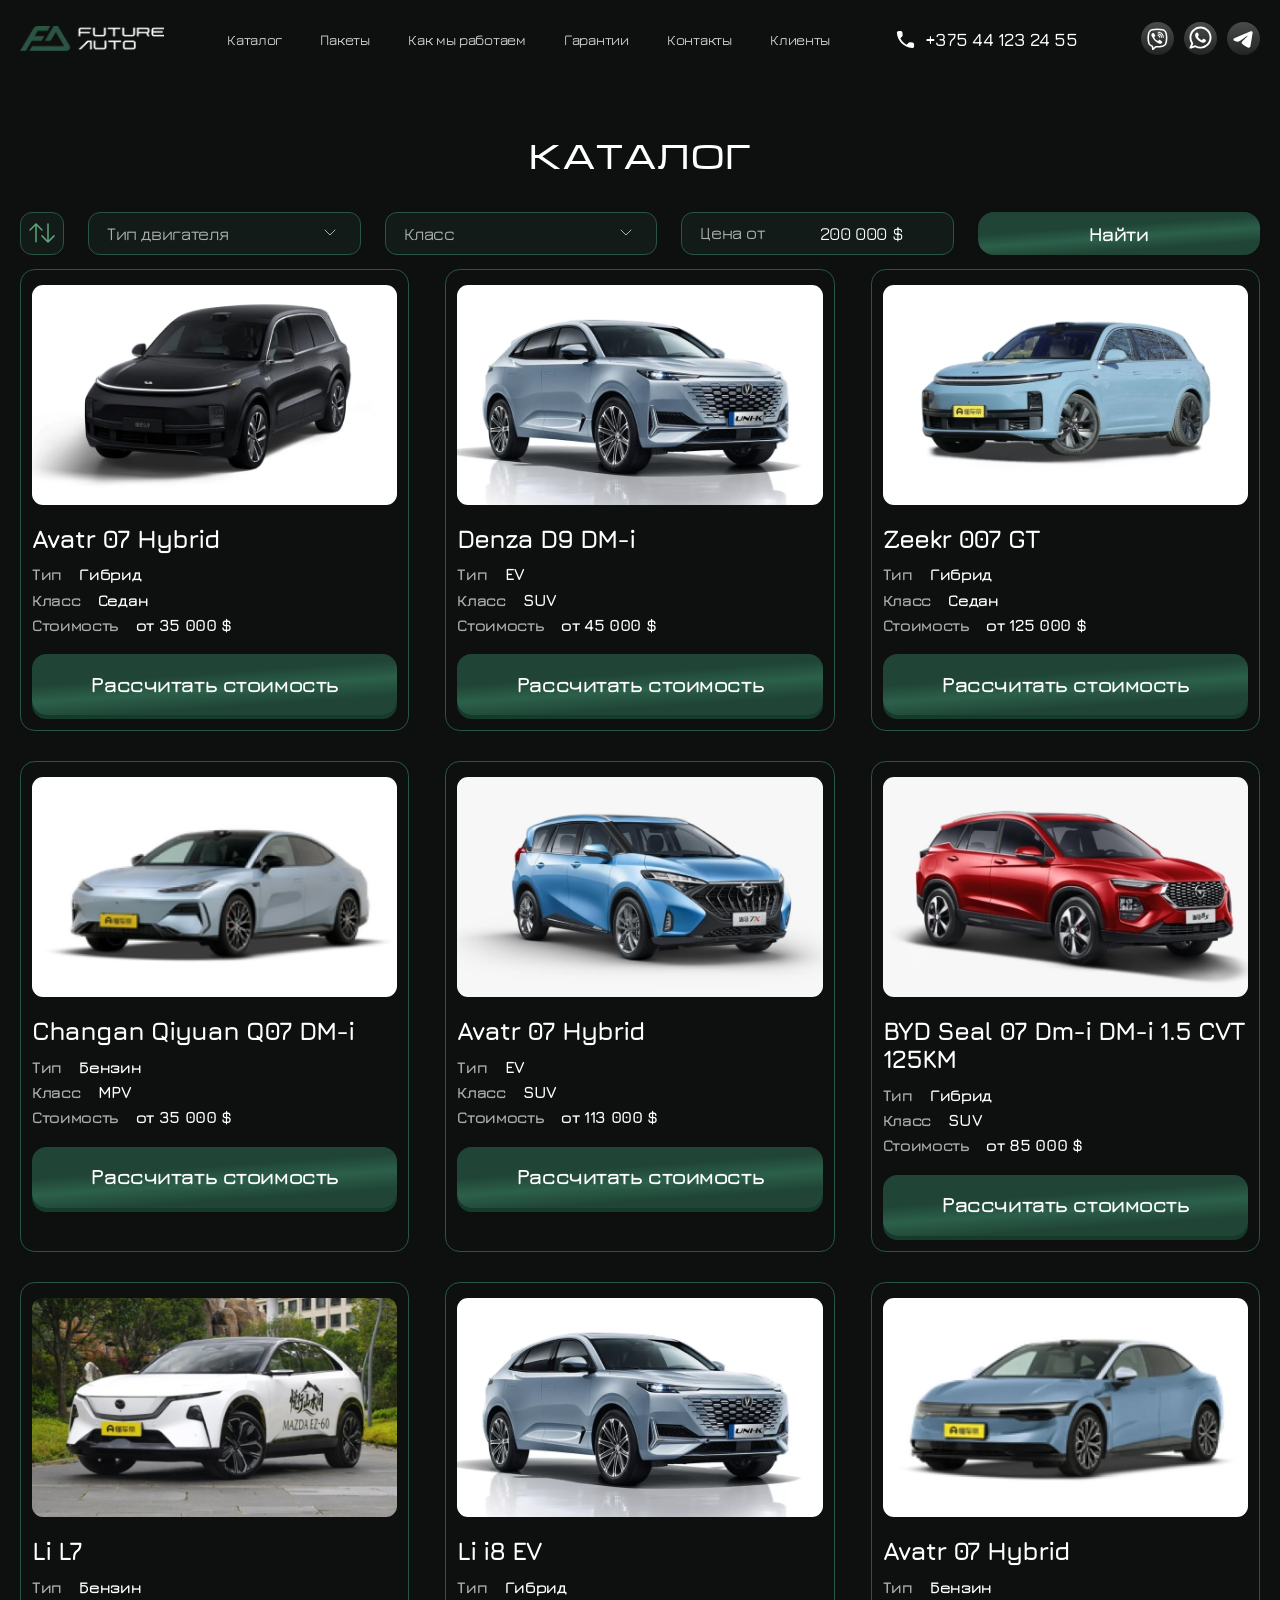
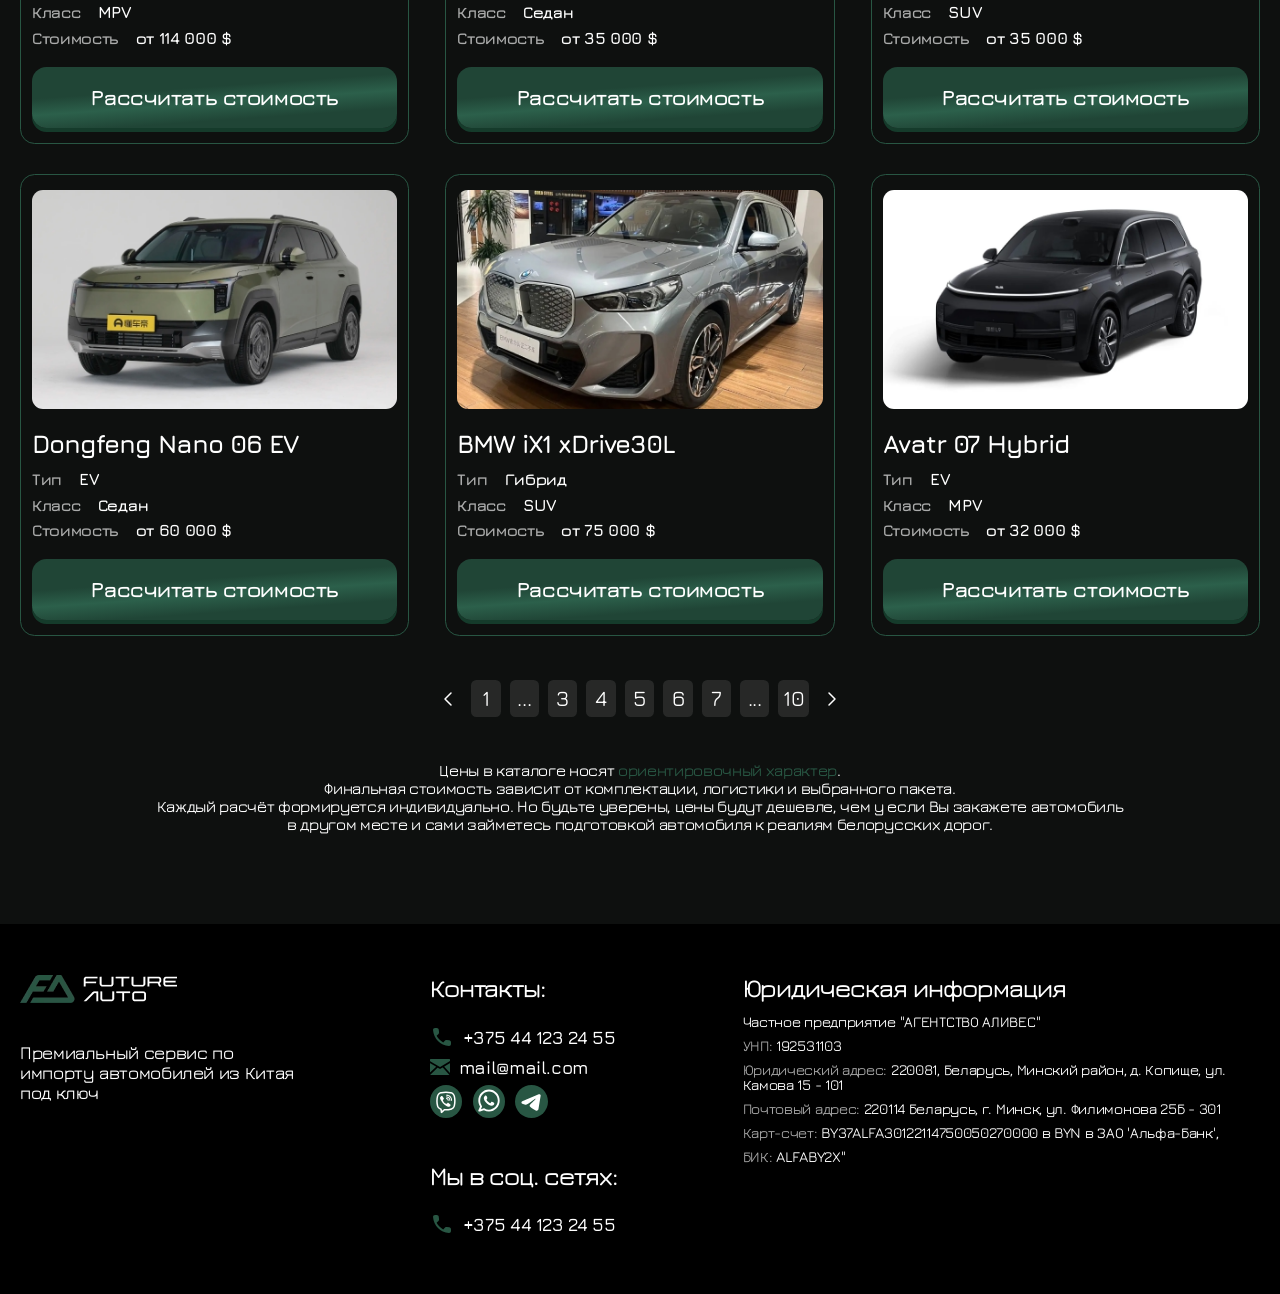
==== catalog.html @ 3b5931b7 "feat: start catalog page dilter" ====
<!doctype html>
<html lang="ru">
  <head>
    <meta charset="UTF-8" />
    <meta name="viewport" content="width=device-width, initial-scale=1.0" />
    <link rel="preconnect" href="https://fonts.googleapis.com" />
    <link rel="preconnect" href="https://fonts.gstatic.com" crossorigin />
    <link
      href="https://fonts.googleapis.com/css2?family=Jura:wght@300..700&display=swap"
      rel="stylesheet"
    />
    <link rel="stylesheet" href="./assets/libs/swiper/swiper-bundle.min.css" />
    <link rel="stylesheet" href="./assets/fonts/micra/stylesheet.css" />
    <link rel="stylesheet" href="./assets/css/styles.css" />

    <script src="./assets/libs/swiper/swiper-bundle.min.js"></script>

    <script src="./assets/js/main.js"></script>

    <script src="./assets/js/sliders.js"></script>

    <title>Future auto</title>
  </head>
  <body class="page catalog_page">
    <!-- MARK: Мобильное меню -->
    <div class="wrap_menu_mobile" data-block-closable="mobile_menu">
      <nav class="mobile_menu">
        <ul>
          <li><a href="/catalog.html">Каталог</a></li>
          <li><a href="/tariffs.html">Пакеты</a></li>
          <li><a href="/process.html">Как мы работаем</a></li>
          <li><a href="/guarantees.html">Гарантии</a></li>
          <li><a href="/contacts.html">Контакты</a></li>
          <li><a href="/clients.html">Клиенты</a></li>
        </ul>
      </nav>
      <div class="socials_block">
        <ul>
          <li>
            <a href="tel:+375441232455">
              <img
                src="./assets/images/icons/phone_mob_menu.svg"
                alt="phone icon"
              />
            </a>
          </li>
          <li>
            <a href="mailto:mail@mail.com">
              <img
                src="./assets/images/icons/mail_mob_menu.svg"
                alt="mail icon"
              />
            </a>
          </li>

          <li>
            <a href="#"
              ><img src="./assets/images/icons/viber_mob_menu.svg" alt="viber"
            /></a>
          </li>

          <li>
            <a href="#">
              <img
                src="./assets/images/icons/whatsapp_mob_menu.svg"
                alt="whatsapp icon"
              />
            </a>
          </li>
          <li>
            <a href="#">
              <img
                src="./assets/images/icons/telegram_mob_menu.svg"
                alt="telegram icon"
              />
            </a>
          </li>
          <li>
            <a href="#">
              <img
                src="./assets/images/icons/inst_mob_menu.svg"
                alt="instagram icon"
              />
            </a>
          </li>
        </ul>
      </div>
    </div>
    <header>
      <div class="menu_desktop">
        <!-- Логотип -->
        <a href="/" class="logo">
          <img src="./assets/images/logo.avif" alt="Future Auto логотип" />
        </a>

        <!-- Навигация -->
        <nav class="main_menu">
          <ul>
            <li><a href="/catalog.html">Каталог</a></li>
            <li><a href="/tariffs.html">Пакеты</a></li>
            <li><a href="/process.html">Как мы работаем</a></li>
            <li><a href="/guarantees.html">Гарантии</a></li>
            <li><a href="/contacts.html">Контакты</a></li>
            <li><a href="/clients.html">Клиенты</a></li>
          </ul>
        </nav>
        <div class="contacts_block">
          <img src="./assets/images/icons/phone.svg" alt="" />
          <a href="tel:+375441233455" title="Контакт">+375 44 123 24 55</a>
        </div>
        <div class="socials_block">
          <ul>
            <li>
              <a href="#"
                ><img src="./assets/images/icons/viber.svg" alt="viber"
              /></a>
            </li>

            <li class="desktop">
              <a href="tel:+37544123345">
                <img
                  src="./assets/images/icons/36x36_whatsapp.svg"
                  alt="whatsapp icon"
                />
              </a>
            </li>
            <li>
              <a href="#">
                <img
                  src="./assets/images/icons/36x36_telegram.svg"
                  alt="telegram icon"
                />
              </a>
            </li>
            <li class="mobile">
              <a href="#">
                <img
                  src="./assets/images/icons/phone_mobile.svg"
                  alt="phone icon"
                />
              </a>
            </li>
          </ul>
        </div>
        <div class="burger_btn mobile" data-btn-open="mobile_menu">
          <img src="./assets/images/icons/burger.svg" alt="" />
        </div>
      </div>
    </header>

    <main>
      <!-- MARK: Catalog section -->
      <section class="catalog_general_section">
        <div class="wrap_section">
          <h2 class="text_center">Каталог</h2>
          <div class="filter_block">
            <form
              id="catalog_filters_form"
              class="catalog_filters_form"
              method="GET"
            >
              <!-- Filter block -->
              <div class="filter_block sort">
                <button type="button" class="filter_toggle">
                  <img src="./assets/images/icons/arrows.svg" alt="" />
                </button>
                <div class="dropdown_menu">
                  <ul class="filter_list">
                    <li class="filter_item">
                      <label for="cheaper">
                        <input
                          type="radio"
                          id="cheaper"
                          name="sort"
                          value="cheaper"
                          checked
                        />
                        Дешевле</label
                      >
                    </li>
                    <li class="filter_item">
                      <label for="more_expensive">
                        <input
                          type="radio"
                          id="more_expensive"
                          name="sort"
                          value="more_expensive"
                        />
                        Дороже</label
                      >
                    </li>
                    <li class="filter_item">
                      <label for="by_name">
                        <input
                          type="radio"
                          id="by_name"
                          name="sort"
                          value="by_name"
                        />
                        По названию</label
                      >
                    </li>
                  </ul>
                </div>
              </div>

              <!-- Filter block -->
              <div class="filter_block">
                <button type="button" class="filter_toggle">
                  <div class="btn_label">Тип двигателя</div>
                  <svg
                    width="24"
                    height="24"
                    viewBox="0 0 24 24"
                    fill="none"
                    xmlns="http://www.w3.org/2000/svg"
                  >
                    <path
                      d="M17 9L12 14L7 9"
                      stroke="white"
                      stroke-opacity="0.65"
                      stroke-linecap="round"
                      stroke-linejoin="round"
                    />
                  </svg>
                </button>
                <div class="dropdown_menu">
                  <ul class="filter_list">
                    <li class="filter_item">
                      <label for="all_engine">
                        <input
                          id="all_engine"
                          type="checkbox"
                          name="engine[]"
                          value="all"
                          checked
                        />
                        Любой</label
                      >
                    </li>
                    <li class="filter_item">
                      <label for="ev_engine">
                        <input
                          id="ev_engine"
                          type="checkbox"
                          name="engine[]"
                          value="EV"
                        />
                        EV</label
                      >
                    </li>
                    <li class="filter_item">
                      <label for="hybrid_engine">
                        <input
                          id="hybrid_engine"
                          type="checkbox"
                          name="engine[]"
                          value="hybrid"
                        />
                        Гибрид</label
                      >
                    </li>
                    <li class="filter_item">
                      <label for="petrol_engine">
                        <input
                          id="petrol_engine"
                          type="checkbox"
                          name="engine[]"
                          value="petrol"
                        />
                        Бензин</label
                      >
                    </li>
                  </ul>
                </div>
              </div>

              <!-- Filter block -->
              <div class="filter_block">
                <button type="button" class="filter_toggle">
                  <div class="btn_label">Класс</div>
                  <svg
                    width="24"
                    height="24"
                    viewBox="0 0 24 24"
                    fill="none"
                    xmlns="http://www.w3.org/2000/svg"
                  >
                    <path
                      d="M17 9L12 14L7 9"
                      stroke="white"
                      stroke-opacity="0.65"
                      stroke-linecap="round"
                      stroke-linejoin="round"
                    />
                  </svg>
                </button>
                <div class="dropdown_menu">
                  <ul class="filter_list">
                    <li class="filter_item">
                      <label for="all_class">
                        <input
                          id="all_class"
                          type="checkbox"
                          name="class[]"
                          value="all"
                          checked
                        />
                        Любой</label
                      >
                    </li>
                    <li class="filter_item">
                      <label for="suv_class">
                        <input
                          id="suv_class"
                          type="checkbox"
                          name="class[]"
                          value="SUV"
                        />
                        SUV</label
                      >
                    </li>
                    <li class="filter_item">
                      <label for="sedan_class">
                        <input
                          id="sedan_class"
                          type="checkbox"
                          name="class[]"
                          value="sedan"
                        />
                        Судан</label
                      >
                    </li>
                    <li class="filter_item">
                      <label for="minivan_class">
                        <input
                          id="minivan_class"
                          type="checkbox"
                          name="class[]"
                          value="minivan"
                        />
                        Минивен</label
                      >
                    </li>
                  </ul>
                </div>
              </div>

              <div class="filter_block_price">
                <div class="wrap_block_price">
                  <div class="col label">Цена от</div>
                  <div class="col input_field">
                    <input
                      type="text"
                      name="price"
                      id="price"
                      placeholder="200 000 $"
                    />
                  </div>
                </div>
              </div>
              <input type="submit" value="Найти" class="form_submit_btn" />
            </form>
          </div>
          <div class="models_block">
            <!-- Single Card -->
            <article class="card">
              <div class="img_wrap">
                <img src="./assets/images/catalog_1.avif" alt="car avatr" />
              </div>
              <div class="content_wrap">
                <h3>Avatr 07 Hybrid</h3>
                <div class="characteristic_block"><span>Тип</span> Гибрид</div>
                <div class="characteristic_block"><span>Класс</span> Седан</div>
                <div class="characteristic_block">
                  <span>Стоимость</span> от 35 000 $
                </div>
                <div class="btn_block">
                  <a href="#" class="btn cta">Рассчитать стоимость</a>
                </div>
              </div>
            </article>

            <!-- Single Card -->
            <article class="card">
              <div class="img_wrap">
                <img src="./assets/images/catalog_2.avif" alt="car avatr" />
              </div>
              <div class="content_wrap">
                <h3>Denza D9 DM-i</h3>
                <div class="characteristic_block"><span>Тип</span> EV</div>
                <div class="characteristic_block"><span>Класс</span> SUV</div>
                <div class="characteristic_block">
                  <span>Стоимость</span> от 45 000 $
                </div>
                <div class="btn_block">
                  <a href="#" class="btn cta">Рассчитать стоимость</a>
                </div>
              </div>
            </article>

            <!-- Single Card -->
            <article class="card">
              <div class="img_wrap">
                <img src="./assets/images/catalog_3.avif" alt="car avatr" />
              </div>
              <div class="content_wrap">
                <h3>Zeekr 007 GT</h3>
                <div class="characteristic_block"><span>Тип</span> Гибрид</div>
                <div class="characteristic_block"><span>Класс</span> Седан</div>
                <div class="characteristic_block">
                  <span>Стоимость</span> от 125 000 $
                </div>
                <div class="btn_block">
                  <a href="#" class="btn cta">Рассчитать стоимость</a>
                </div>
              </div>
            </article>

            <!-- Single Card -->
            <article class="card">
              <div class="img_wrap">
                <img src="./assets/images/catalog_4.avif" alt="car avatr" />
              </div>
              <div class="content_wrap">
                <h3>Changan Qiyuan Q07 DM-i</h3>
                <div class="characteristic_block"><span>Тип</span> Бензин</div>
                <div class="characteristic_block"><span>Класс</span> MPV</div>
                <div class="characteristic_block">
                  <span>Стоимость</span> от 35 000 $
                </div>
                <div class="btn_block">
                  <a href="#" class="btn cta">Рассчитать стоимость</a>
                </div>
              </div>
            </article>

            <!-- Single Card -->
            <article class="card">
              <div class="img_wrap">
                <img src="./assets/images/catalog_5.avif" alt="car avatr" />
              </div>
              <div class="content_wrap">
                <h3>Avatr 07 Hybrid</h3>
                <div class="characteristic_block"><span>Тип</span> EV</div>
                <div class="characteristic_block"><span>Класс</span> SUV</div>
                <div class="characteristic_block">
                  <span>Стоимость</span> от 113 000 $
                </div>
                <div class="btn_block">
                  <a href="#" class="btn cta">Рассчитать стоимость</a>
                </div>
              </div>
            </article>

            <!-- Single Card -->
            <article class="card">
              <div class="img_wrap">
                <img src="./assets/images/catalog_6.avif" alt="car avatr" />
              </div>
              <div class="content_wrap">
                <h3>BYD Seal 07 Dm-i DM-i 1.5 CVT 125KM</h3>
                <div class="characteristic_block"><span>Тип</span> Гибрид</div>
                <div class="characteristic_block"><span>Класс</span> SUV</div>
                <div class="characteristic_block">
                  <span>Стоимость</span> от 85 000 $
                </div>
                <div class="btn_block">
                  <a href="#" class="btn cta">Рассчитать стоимость</a>
                </div>
              </div>
            </article>

            <!-- Single Card -->
            <article class="card">
              <div class="img_wrap">
                <img src="./assets/images/catalog_7.avif" alt="car avatr" />
              </div>
              <div class="content_wrap">
                <h3>Li L7</h3>
                <div class="characteristic_block"><span>Тип</span> Бензин</div>
                <div class="characteristic_block"><span>Класс</span> MPV</div>
                <div class="characteristic_block">
                  <span>Стоимость</span> от 114 000 $
                </div>
                <div class="btn_block">
                  <a href="#" class="btn cta">Рассчитать стоимость</a>
                </div>
              </div>
            </article>

            <!-- Single Card -->
            <article class="card">
              <div class="img_wrap">
                <img src="./assets/images/catalog_8.avif" alt="car avatr" />
              </div>
              <div class="content_wrap">
                <h3>Li i8 EV</h3>
                <div class="characteristic_block"><span>Тип</span> Гибрид</div>
                <div class="characteristic_block"><span>Класс</span> Седан</div>
                <div class="characteristic_block">
                  <span>Стоимость</span> от 35 000 $
                </div>
                <div class="btn_block">
                  <a href="#" class="btn cta">Рассчитать стоимость</a>
                </div>
              </div>
            </article>

            <!-- Single Card -->
            <article class="card">
              <div class="img_wrap">
                <img src="./assets/images/catalog_9.avif" alt="car avatr" />
              </div>
              <div class="content_wrap">
                <h3>Avatr 07 Hybrid</h3>
                <div class="characteristic_block"><span>Тип</span> Бензин</div>
                <div class="characteristic_block"><span>Класс</span> SUV</div>
                <div class="characteristic_block">
                  <span>Стоимость</span> от 35 000 $
                </div>
                <div class="btn_block">
                  <a href="#" class="btn cta">Рассчитать стоимость</a>
                </div>
              </div>
            </article>

            <!-- Single Card -->
            <article class="card">
              <div class="img_wrap">
                <img src="./assets/images/catalog_10.avif" alt="car avatr" />
              </div>
              <div class="content_wrap">
                <h3>Dongfeng Nano 06 EV</h3>
                <div class="characteristic_block"><span>Тип</span> EV</div>
                <div class="characteristic_block"><span>Класс</span> Седан</div>
                <div class="characteristic_block">
                  <span>Стоимость</span> от 60 000 $
                </div>
                <div class="btn_block">
                  <a href="#" class="btn cta">Рассчитать стоимость</a>
                </div>
              </div>
            </article>

            <!-- Single Card -->
            <article class="card">
              <div class="img_wrap">
                <img src="./assets/images/catalog_11.avif" alt="car avatr" />
              </div>
              <div class="content_wrap">
                <h3>BMW iX1 xDrive30L</h3>
                <div class="characteristic_block"><span>Тип</span> Гибрид</div>
                <div class="characteristic_block"><span>Класс</span> SUV</div>
                <div class="characteristic_block">
                  <span>Стоимость</span> от 75 000 $
                </div>
                <div class="btn_block">
                  <a href="#" class="btn cta">Рассчитать стоимость</a>
                </div>
              </div>
            </article>

            <!-- Single Card -->
            <article class="card">
              <div class="img_wrap">
                <img src="./assets/images/catalog_12.avif" alt="car avatr" />
              </div>
              <div class="content_wrap">
                <h3>Avatr 07 Hybrid</h3>
                <div class="characteristic_block"><span>Тип</span> EV</div>
                <div class="characteristic_block"><span>Класс</span> MPV</div>
                <div class="characteristic_block">
                  <span>Стоимость</span> от 32 000 $
                </div>
                <div class="btn_block">
                  <a href="#" class="btn cta">Рассчитать стоимость</a>
                </div>
              </div>
            </article>
          </div>

          <!-- Пагинация -->
          <nav class="pagination" aria-label="Пагинация">
            <ul class="pagination__list">
              <li class="pagination__item">
                <a
                  class="pagination__link pagination__link__arrow"
                  href="#"
                  aria-label="Предыдущая страница"
                >
                  <svg
                    width="24"
                    height="24"
                    viewBox="0 0 24 24"
                    fill="none"
                    xmlns="http://www.w3.org/2000/svg"
                  >
                    <path
                      d="M15 6L9 12L15 18"
                      stroke="white"
                      stroke-width="1.5"
                      stroke-linecap="round"
                      stroke-linejoin="round"
                    />
                  </svg>
                </a>
              </li>

              <li class="pagination__item">
                <a class="pagination__link" href="#">1</a>
              </li>

              <li class="pagination__item">
                <span class="pagination__dots">...</span>
              </li>

              <li class="pagination__item">
                <a class="pagination__link" href="#">3</a>
              </li>

              <li class="pagination__item">
                <a class="pagination__link" href="#">4</a>
              </li>

              <li class="pagination__item">
                <span
                  class="pagination__link pagination__link--active"
                  aria-current="page"
                  >5</span
                >
              </li>

              <li class="pagination__item">
                <a class="pagination__link" href="#">6</a>
              </li>

              <li class="pagination__item">
                <a class="pagination__link" href="#">7</a>
              </li>

              <li class="pagination__item">
                <span class="pagination__dots">...</span>
              </li>

              <li class="pagination__item">
                <a class="pagination__link" href="#">10</a>
              </li>

              <li class="pagination__item">
                <a
                  class="pagination__link pagination__link__arrow"
                  href="#"
                  aria-label="Следующая страница"
                >
                  <svg
                    width="24"
                    height="24"
                    viewBox="0 0 24 24"
                    fill="none"
                    xmlns="http://www.w3.org/2000/svg"
                  >
                    <path
                      d="M9 18L15 12L9 6"
                      stroke="white"
                      stroke-width="1.5"
                      stroke-linecap="round"
                      stroke-linejoin="round"
                    />
                  </svg>
                </a>
              </li>
            </ul>
          </nav>

          <!-- info block -->
          <div class="note_block">
            Цены в каталоге носят <span>ориентировочный характер</span>.
            <br class="desktop" />
            Финальная стоимость зависит от комплектации, логистики и выбранного
            пакета. <br class="desktop" />
            Каждый расчёт формируется индивидуально. Но будьте уверены, цены
            будут дешевле, чем у если Вы закажете автомобиль
            <br class="desktop" />
            в другом месте и сами займетесь подготовкой автомобиля к реалиям
            белорусских дорог.
          </div>
        </div>
      </section>
    </main>

    <!-- MARK: footer -->
    <footer>
      <div class="wrap_gradient">
        <div class="gradient_top"></div>
      </div>

      <div class="wrap_footer">
        <div class="inner_footer">
          <div class="col col_logo">
            <a href="/" class="logo">
              <img src="./assets/images/logo.avif" alt="Future Auto логотип" />
            </a>
            <div class="anatation">
              Премиальный сервис по импорту автомобилей из Китая под ключ
            </div>
          </div>
          <div class="col col_contacts">
            <div class="row_block">
              <h3>Контакты:</h3>
              <div class="contact_block phone">
                <img src="./assets/images/icons/phone_footer.svg" alt="icon" />
                <a href="tel:+375441233455" title="Контакт"
                  >+375 44 123 24 55</a
                >
              </div>
              <div class="contact_block mail">
                <img src="./assets/images/icons/mail_footer.svg" alt="icon" />
                <a href="mailto:mail@mail.com" title="Контакт">mail@mail.com</a>
              </div>
              <div class="socials_block">
                <ul>
                  <li>
                    <a href="#"
                      ><img
                        src="./assets/images/icons/viber_green.svg"
                        alt="viber"
                    /></a>
                  </li>
                  <li>
                    <a href="#">
                      <img
                        src="./assets/images/icons/whatsapp_green.svg"
                        alt=""
                      />
                    </a>
                  </li>
                  <li>
                    <a href="#">
                      <img
                        src="./assets/images/icons/telegram_green.svg"
                        alt=""
                      />
                    </a>
                  </li>
                </ul>
              </div>
            </div>
            <div class="row_block">
              <h3>Мы в соц. сетях:</h3>
              <div class="contact_block phone">
                <img src="./assets/images/icons/phone_footer.svg" alt="icon" />
                <a href="tel:+375441233455" title="Контакт"
                  >+375 44 123 24 55</a
                >
              </div>
            </div>
          </div>
          <div class="col col_legal">
            <h3>Юридическая информация</h3>
            <div class="legal_text">
              <p>Частное предприятие "АГЕНТСТВО АЛИВЕС"</p>
              <p><span>УНП:</span> 192531103</p>
              <p>
                <span>Юридический адрес:</span> 220081, Беларусь, Минский район,
                д. Копище, ул. Камова 15 - 101
              </p>
              <p>
                <span>Почтовый адрес:</span> 220114 Беларусь, г. Минск, ул.
                Филимонова 25Б - 301
              </p>
              <p>
                <span>Карт-счет:</span> BY37ALFA30122114750050270000 в BYN в ЗАО
                'Альфа-Банк',
              </p>
              <p><span>БИК:</span> ALFABY2X"</p>
            </div>
          </div>
        </div>
      </div>
    </footer>
  </body>
</html>
---- assets/fonts/micra/stylesheet.css ----
/* This stylesheet generated by Transfonter (https://transfonter.org) on August 23, 2017 5:38 PM */

@font-face {
	font-family: 'Micra';
	src: url('Micra-Bold.eot');
	src: local('Micra Bold'), local('Micra-Bold'),
		url('Micra-Bold.eot?#iefix') format('embedded-opentype'),
		url('Micra-Bold.woff') format('woff'),
		url('Micra-Bold.ttf') format('truetype');
	font-weight: bold;
	font-style: normal;
}

@font-face {
	font-family: 'Micra';
	src: url('Micra.eot');
	src: local('Micra'),
		url('Micra.eot?#iefix') format('embedded-opentype'),
		url('Micra.woff') format('woff'),
		url('Micra.ttf') format('truetype');
	font-weight: normal;
	font-style: normal;
}
---- assets/css/styles.css ----
* {
  box-sizing: border-box; }

html,
body,
div,
span,
applet,
object,
iframe,
h1,
h2,
h3,
h4,
h5,
h6,
p,
blockquote,
pre,
a,
abbr,
acronym,
address,
big,
cite,
code,
del,
dfn,
em,
img,
ins,
kbd,
q,
s,
samp,
small,
strike,
strong,
sub,
sup,
tt,
var,
b,
u,
i,
center,
dl,
dt,
dd,
ol,
ul,
li,
fieldset,
form,
label,
legend,
table,
caption,
tbody,
tfoot,
thead,
tr,
th,
td,
article,
aside,
canvas,
details,
embed,
figure,
figcaption,
footer,
header,
hgroup,
menu,
nav,
output,
ruby,
section,
summary,
time,
mark,
audio,
video {
  margin: 0;
  padding: 0;
  border: 0;
  font-size: 100%;
  font: inherit;
  vertical-align: baseline; }

/* HTML5 display-role reset for older browsers */
article,
aside,
details,
figcaption,
figure,
footer,
header,
hgroup,
menu,
nav,
section {
  display: block; }

body {
  line-height: 1; }

ol,
ul,
li {
  list-style: none;
  margin-left: 0;
  padding-left: 0; }

blockquote,
q {
  quotes: none; }

blockquote:before,
blockquote:after,
q:before,
q:after {
  content: "";
  content: none; }

table {
  border-collapse: collapse;
  border-spacing: 0; }

a {
  color: inherit;
  text-decoration: none; }

body {
  background-color: #0e100f; }

*,
ul,
li,
h1,
h2,
h3,
p,
div {
  color: white;
  font-family: "Jura", sans-serif; }

a {
  font-family: "Jura", sans-serif; }
  a:hover {
    color: #285643; }

.btn {
  display: flex;
  align-items: center;
  justify-content: center;
  width: fit-content;
  border-radius: 16px;
  padding-left: 48px;
  padding-right: 48px;
  height: 67px;
  box-shadow: 0 4px 0 0 #153b2b;
  transition: opacity 0.5s ease;
  background: linear-gradient(176deg, #204536 37.02%, #2c604b 56.25%, #204536 76.92%);
  font-weight: 700;
  font-size: clamp(16.1px, calc( 16.1px + (24 - 16.1) * ((100vw - 1000px) / (1400 - 1000)) ), 24px);
  letter-spacing: -0.02em;
  text-align: center; }
  @media screen and (min-width: 1001px) and (max-width: 1400px) {
    .btn {
      border-radius: calc(100vw * (16 / 1400)); } }
  @media screen and (max-width: 1000px) {
    .btn {
      border-radius: 16px; } }
  @media screen and (min-width: 1001px) and (max-width: 1400px) {
    .btn {
      padding-left: calc(100vw * (48 / 1400)); } }
  @media screen and (max-width: 1000px) {
    .btn {
      padding-left: 48px; } }
  @media screen and (min-width: 1001px) and (max-width: 1400px) {
    .btn {
      padding-right: calc(100vw * (48 / 1400)); } }
  @media screen and (max-width: 1000px) {
    .btn {
      padding-right: 48px; } }
  @media screen and (min-width: 1001px) and (max-width: 1400px) {
    .btn {
      height: calc(100vw * (67 / 1400)); } }
  @media screen and (max-width: 1000px) {
    .btn {
      height: 67px; } }
  .btn.blue {
    box-shadow: 0 4px 0 0 #04070b;
    background: linear-gradient(176deg, #1c3453 37.02%, #25446c 56.25%, #1c3453 76.92%); }
  .btn.black {
    box-shadow: 0 4px 0 0 #000;
    background: linear-gradient(176deg, rgba(255, 255, 255, 0.06) 37.02%, rgba(255, 255, 255, 0.06) 56.25%, rgba(255, 255, 255, 0.06) 76.92%), #0e100f; }
  .btn:hover {
    color: white;
    opacity: 0.8; }
  @media screen and (max-width: 1000px) {
    .btn {
      font-size: 20px;
      height: 58px;
      border-radius: 10px;
      padding-left: 10px;
      padding-right: 10px; } }

header {
  position: fixed;
  left: 0;
  top: 0;
  z-index: 100;
  width: 100%;
  transition: all 1s ease; }
  header.darken {
    backdrop-filter: blur(50px);
    background: rgba(0, 0, 0, 0.4); }

.menu_desktop {
  width: 100%;
  max-width: 1400px;
  margin-left: auto;
  margin-right: auto;
  padding-left: 20px;
  padding-right: 20px;
  padding-top: 24px;
  padding-bottom: 24px;
  position: relative;
  display: flex;
  align-items: center;
  justify-content: space-between; }
  @media screen and (min-width: 1001px) and (max-width: 1400px) {
    .menu_desktop {
      max-width: calc(100vw * (1400 / 1400)); } }
  @media screen and (max-width: 1000px) {
    .menu_desktop {
      max-width: 1400px; } }
  @media screen and (min-width: 1001px) and (max-width: 1400px) {
    .menu_desktop {
      padding-top: calc(100vw * (24 / 1400)); } }
  @media screen and (max-width: 1000px) {
    .menu_desktop {
      padding-top: 24px; } }
  @media screen and (min-width: 1001px) and (max-width: 1400px) {
    .menu_desktop {
      padding-bottom: calc(100vw * (24 / 1400)); } }
  @media screen and (max-width: 1000px) {
    .menu_desktop {
      padding-bottom: 24px; } }
  .menu_desktop .logo img {
    width: 157px; }
    @media screen and (min-width: 1001px) and (max-width: 1400px) {
      .menu_desktop .logo img {
        width: calc(100vw * (157 / 1400)); } }
    @media screen and (max-width: 1000px) {
      .menu_desktop .logo img {
        width: 157px; } }
    @media screen and (max-width: 1000px) {
      .menu_desktop .logo img {
        width: 144px; } }
  .menu_desktop .main_menu {
    width: fit-content; }
    .menu_desktop .main_menu ul {
      display: flex;
      flex-flow: row nowrap;
      align-items: center;
      justify-content: space-between;
      gap: 42px; }
      @media screen and (min-width: 1001px) and (max-width: 1400px) {
        .menu_desktop .main_menu ul {
          gap: calc(100vw * (42 / 1400)); } }
      @media screen and (max-width: 1000px) {
        .menu_desktop .main_menu ul {
          gap: 42px; } }
      .menu_desktop .main_menu ul li a {
        transition: color 0.3s ease;
        font-size: clamp(12px, calc( 12px + (16 - 12) * ((100vw - 1000px) / (1400 - 1000)) ), 16px);
        white-space: nowrap;
        font-weight: 500;
        letter-spacing: -0.02em;
        color: rgba(255, 255, 255, 0.8); }
        .menu_desktop .main_menu ul li a:hover {
          color: #285643; }
    @media screen and (max-width: 1000px) {
      .menu_desktop .main_menu {
        display: none; } }
  .menu_desktop .contacts_block {
    display: flex;
    flex-flow: row nowrap;
    align-items: center;
    gap: 8px; }
    @media screen and (min-width: 1001px) and (max-width: 1400px) {
      .menu_desktop .contacts_block {
        gap: calc(100vw * (8 / 1400)); } }
    @media screen and (max-width: 1000px) {
      .menu_desktop .contacts_block {
        gap: 8px; } }
    .menu_desktop .contacts_block img {
      width: 26px; }
      @media screen and (min-width: 1001px) and (max-width: 1400px) {
        .menu_desktop .contacts_block img {
          width: calc(100vw * (26 / 1400)); } }
      @media screen and (max-width: 1000px) {
        .menu_desktop .contacts_block img {
          width: 26px; } }
    .menu_desktop .contacts_block a {
      font-weight: 600;
      font-size: clamp(14px, calc( 14px + (20 - 14) * ((100vw - 1000px) / (1400 - 1000)) ), 20px);
      letter-spacing: -0.02em;
      color: #fff; }
    @media screen and (max-width: 1000px) {
      .menu_desktop .contacts_block {
        display: none; } }
  .menu_desktop .socials_block ul {
    display: flex;
    flex-flow: row nowrap;
    align-items: center;
    gap: 11px; }
    @media screen and (min-width: 1001px) and (max-width: 1400px) {
      .menu_desktop .socials_block ul {
        gap: calc(100vw * (11 / 1400)); } }
    @media screen and (max-width: 1000px) {
      .menu_desktop .socials_block ul {
        gap: 11px; } }
    .menu_desktop .socials_block ul img {
      width: 36px; }
      @media screen and (min-width: 1001px) and (max-width: 1400px) {
        .menu_desktop .socials_block ul img {
          width: calc(100vw * (36 / 1400)); } }
      @media screen and (max-width: 1000px) {
        .menu_desktop .socials_block ul img {
          width: 36px; } }
    @media screen and (max-width: 1000px) {
      .menu_desktop .socials_block ul {
        flex-direction: row-reverse; } }
  .menu_desktop .burger_btn {
    display: flex;
    align-items: center;
    justify-content: center;
    width: 54px;
    height: 54px; }
    .menu_desktop .burger_btn img {
      width: 100%; }
    @media screen and (max-width: 560px) {
      .menu_desktop .burger_btn {
        width: 36px;
        height: 36px; } }
  @media screen and (max-width: 1000px) {
    .menu_desktop {
      padding: 20px 22px; } }

.wrap_menu_mobile {
  position: fixed;
  z-index: 99;
  width: 100%;
  background-color: #090806;
  height: 100%;
  padding: 17px 23px;
  padding-top: 0;
  top: -120%;
  transition: all 0.5s ease; }
  .wrap_menu_mobile .mobile_menu a {
    display: block;
    font-weight: 700;
    font-size: 23px;
    line-height: 110%;
    letter-spacing: -0.02em;
    padding-bottom: 18px;
    padding-top: 18px;
    border-bottom: 1px solid rgba(255, 255, 255, 0.2); }
  .wrap_menu_mobile .socials_block {
    margin-top: 23px; }
    .wrap_menu_mobile .socials_block ul {
      display: flex;
      flex-flow: row wrap;
      align-items: center;
      gap: 15px; }
  .wrap_menu_mobile.active {
    top: 78px; }

.pagination {
  display: flex;
  flex-flow: row nowrap;
  justify-content: center;
  margin-top: 48px;
  margin-bottom: 48px; }
  @media screen and (min-width: 1001px) and (max-width: 1400px) {
    .pagination {
      margin-top: calc(100vw * (48 / 1400)); } }
  @media screen and (max-width: 1000px) {
    .pagination {
      margin-top: 48px; } }
  @media screen and (min-width: 1001px) and (max-width: 1400px) {
    .pagination {
      margin-bottom: calc(100vw * (48 / 1400)); } }
  @media screen and (max-width: 1000px) {
    .pagination {
      margin-bottom: 48px; } }
  .pagination__list {
    display: flex;
    flex-flow: row nowrap;
    gap: 10px; }
    @media screen and (min-width: 1001px) and (max-width: 1400px) {
      .pagination__list {
        gap: calc(100vw * (10 / 1400)); } }
    @media screen and (max-width: 1000px) {
      .pagination__list {
        gap: 10px; } }
  .pagination__item {
    flex: 1;
    display: flex;
    flex-flow: row nowrap; }
  .pagination .pagination__link,
  .pagination .pagination__dots {
    border-radius: 6px;
    display: flex;
    flex-flow: row nowrap;
    align-items: center;
    justify-content: center;
    height: 40px;
    min-width: 32px;
    line-height: 100%;
    background: rgba(255, 255, 255, 0.1);
    font-weight: 500;
    font-size: clamp(16.1px, calc( 16.1px + (24 - 16.1) * ((100vw - 1000px) / (1400 - 1000)) ), 24px);
    letter-spacing: -0.02em;
    padding-left: 5px;
    padding-right: 5px; }
    @media screen and (min-width: 1001px) and (max-width: 1400px) {
      .pagination .pagination__link,
      .pagination .pagination__dots {
        border-radius: calc(100vw * (6 / 1400)); } }
    @media screen and (max-width: 1000px) {
      .pagination .pagination__link,
      .pagination .pagination__dots {
        border-radius: 6px; } }
    @media screen and (min-width: 1001px) and (max-width: 1400px) {
      .pagination .pagination__link,
      .pagination .pagination__dots {
        height: calc(100vw * (40 / 1400)); } }
    @media screen and (max-width: 1000px) {
      .pagination .pagination__link,
      .pagination .pagination__dots {
        height: 40px; } }
    @media screen and (min-width: 1001px) and (max-width: 1400px) {
      .pagination .pagination__link,
      .pagination .pagination__dots {
        min-width: calc(100vw * (32 / 1400)); } }
    @media screen and (max-width: 1000px) {
      .pagination .pagination__link,
      .pagination .pagination__dots {
        min-width: 32px; } }
    @media screen and (min-width: 1001px) and (max-width: 1400px) {
      .pagination .pagination__link,
      .pagination .pagination__dots {
        padding-left: calc(100vw * (5 / 1400)); } }
    @media screen and (max-width: 1000px) {
      .pagination .pagination__link,
      .pagination .pagination__dots {
        padding-left: 5px; } }
    @media screen and (min-width: 1001px) and (max-width: 1400px) {
      .pagination .pagination__link,
      .pagination .pagination__dots {
        padding-right: calc(100vw * (5 / 1400)); } }
    @media screen and (max-width: 1000px) {
      .pagination .pagination__link,
      .pagination .pagination__dots {
        padding-right: 5px; } }
    .pagination .pagination__link.pagination__link__arrow,
    .pagination .pagination__dots.pagination__link__arrow {
      background: none;
      display: flex;
      flex-flow: row nowrap;
      justify-content: center;
      align-items: center;
      padding: 0;
      transition: opacity 0.3s ease; }
      .pagination .pagination__link.pagination__link__arrow:hover,
      .pagination .pagination__dots.pagination__link__arrow:hover {
        opacity: 0.3;
        background: none; }
  .pagination .pagination__link {
    transition: all 0.3s ease; }
    .pagination .pagination__link:hover {
      color: white;
      background: #285643; }

.catalog_filters_form {
  display: flex;
  flex-flow: row nowrap;
  justify-content: space-between;
  gap: 24px;
  margin-bottom: 15px; }
  @media screen and (min-width: 1001px) and (max-width: 1400px) {
    .catalog_filters_form {
      margin-bottom: calc(100vw * (15 / 1400)); } }
  @media screen and (max-width: 1000px) {
    .catalog_filters_form {
      margin-bottom: 15px; } }
  .catalog_filters_form input[type="text"] {
    background: none;
    outline: none;
    border: none;
    font-weight: 500;
    font-size: 18px;
    line-height: 110%;
    letter-spacing: -0.02em;
    color: #fff; }
  .catalog_filters_form .dropdown_menu {
    display: none; }
  .catalog_filters_form .filter_block {
    width: 100%;
    display: flex;
    height: 48px; }
    @media screen and (min-width: 1001px) and (max-width: 1400px) {
      .catalog_filters_form .filter_block {
        height: calc(100vw * (48 / 1400)); } }
    @media screen and (max-width: 1000px) {
      .catalog_filters_form .filter_block {
        height: 48px; } }
    .catalog_filters_form .filter_block.sort {
      width: fit-content; }
      .catalog_filters_form .filter_block.sort .filter_toggle {
        padding: 0;
        width: 48px;
        height: 48px;
        display: flex;
        flex-flow: row nowrap;
        justify-content: center;
        align-items: center; }
        @media screen and (min-width: 1001px) and (max-width: 1400px) {
          .catalog_filters_form .filter_block.sort .filter_toggle {
            width: calc(100vw * (48 / 1400)); } }
        @media screen and (max-width: 1000px) {
          .catalog_filters_form .filter_block.sort .filter_toggle {
            width: 48px; } }
        @media screen and (min-width: 1001px) and (max-width: 1400px) {
          .catalog_filters_form .filter_block.sort .filter_toggle {
            height: calc(100vw * (48 / 1400)); } }
        @media screen and (max-width: 1000px) {
          .catalog_filters_form .filter_block.sort .filter_toggle {
            height: 48px; } }
    .catalog_filters_form .filter_block .filter_toggle {
      cursor: pointer;
      width: 100%;
      border-radius: 12px;
      padding: 12px 18px;
      background: rgba(40, 86, 67, 0.15);
      border: 1px solid #285643;
      display: flex;
      flex-flow: row nowrap;
      align-items: center;
      justify-content: space-between; }
      .catalog_filters_form .filter_block .filter_toggle .btn_label {
        font-weight: 500;
        font-size: 18px;
        line-height: 110%;
        letter-spacing: -0.02em;
        color: rgba(255, 255, 255, 0.65); }
  .catalog_filters_form .filter_block_price {
    width: 100%;
    height: 48px; }
    @media screen and (min-width: 1001px) and (max-width: 1400px) {
      .catalog_filters_form .filter_block_price {
        height: calc(100vw * (48 / 1400)); } }
    @media screen and (max-width: 1000px) {
      .catalog_filters_form .filter_block_price {
        height: 48px; } }
    .catalog_filters_form .filter_block_price .wrap_block_price {
      height: 100%;
      border-radius: 12px;
      padding: 12px 18px;
      background: rgba(40, 86, 67, 0.15);
      border: 1px solid #285643;
      display: flex;
      flex-flow: row nowrap;
      align-items: center;
      justify-content: space-between; }
      .catalog_filters_form .filter_block_price .wrap_block_price .col {
        flex: 1;
        font-weight: 500;
        font-size: 18px;
        letter-spacing: -0.02em;
        color: rgba(255, 255, 255, 0.65); }
        .catalog_filters_form .filter_block_price .wrap_block_price .col input {
          width: 100%;
          color: #fff; }
          .catalog_filters_form .filter_block_price .wrap_block_price .col input::placeholder {
            color: #fff; }
  .catalog_filters_form .form_submit_btn {
    width: 100%;
    height: 48px;
    display: flex;
    flex-flow: row nowrap;
    border-radius: 16px;
    border: none;
    font-weight: 700;
    font-size: 20px;
    letter-spacing: -0.02em;
    text-align: center;
    color: #fff;
    background: linear-gradient(176deg, #204536 37.02%, #2c604b 56.25%, #204536 76.92%); }
    @media screen and (min-width: 1001px) and (max-width: 1400px) {
      .catalog_filters_form .form_submit_btn {
        height: calc(100vw * (48 / 1400)); } }
    @media screen and (max-width: 1000px) {
      .catalog_filters_form .form_submit_btn {
        height: 48px; } }

h1 {
  font-family: "Micra", sans-serif;
  font-weight: normal;
  font-size: clamp(33.6px, calc( 33.6px + (48 - 33.6) * ((100vw - 1000px) / (1400 - 1000)) ), 48px);
  line-height: 120%; }

h2 {
  font-weight: 400;
  font-size: clamp(26.6px, calc( 26.6px + (38 - 26.6) * ((100vw - 1000px) / (1400 - 1000)) ), 38px);
  line-height: 120%;
  font-family: "Micra", sans-serif; }
  @media screen and (max-width: 1000px) {
    h2 {
      font-size: 24px; } }

.text_center {
  text-align: center; }

@media screen and (max-width: 1000px) {
  .desktop {
    display: none !important; } }

.mobile {
  display: none !important; }
  @media screen and (max-width: 1000px) {
    .mobile {
      display: block !important; } }

.wrap_gradient_center {
  position: absolute;
  top: 879px;
  left: 0;
  z-index: -1;
  width: 1400px;
  height: 1400px;
  overflow: hidden;
  opacity: 0.5; }
  @media screen and (min-width: 1001px) and (max-width: 1400px) {
    .wrap_gradient_center {
      top: calc(100vw * (879 / 1400)); } }
  @media screen and (max-width: 1000px) {
    .wrap_gradient_center {
      top: 879px; } }
  @media screen and (min-width: 1001px) and (max-width: 1400px) {
    .wrap_gradient_center {
      width: calc(100vw * (1400 / 1400)); } }
  @media screen and (max-width: 1000px) {
    .wrap_gradient_center {
      width: 1400px; } }
  @media screen and (min-width: 1001px) and (max-width: 1400px) {
    .wrap_gradient_center {
      height: calc(100vw * (1400 / 1400)); } }
  @media screen and (max-width: 1000px) {
    .wrap_gradient_center {
      height: 1400px; } }
  .wrap_gradient_center .gradient {
    transform: translateX(-60%);
    width: 100%;
    height: 100%;
    border-radius: 100%;
    background: radial-gradient(50% 50% at 50% 50%, #285643 0%, rgba(40, 86, 67, 0) 100%); }
  .wrap_gradient_center.right {
    top: 60%;
    left: unset;
    right: 0; }
    .wrap_gradient_center.right .gradient {
      transform: translateX(60%); }
  @media screen and (max-width: 1000px) {
    .wrap_gradient_center {
      display: none; } }

.wrap_gradient_top {
  position: absolute;
  top: 0;
  right: 0;
  z-index: -1;
  width: 100%;
  overflow: hidden;
  height: 1400px;
  width: 1400px;
  overflow: clip;
  opacity: 0.5; }
  @media screen and (min-width: 1001px) and (max-width: 1400px) {
    .wrap_gradient_top {
      height: calc(100vw * (1400 / 1400)); } }
  @media screen and (max-width: 1000px) {
    .wrap_gradient_top {
      height: 1400px; } }
  @media screen and (min-width: 1001px) and (max-width: 1400px) {
    .wrap_gradient_top {
      width: calc(100vw * (1400 / 1400)); } }
  @media screen and (max-width: 1000px) {
    .wrap_gradient_top {
      width: 1400px; } }
  .wrap_gradient_top .gradient {
    width: 100%;
    height: 100%;
    border-radius: 100%;
    background: radial-gradient(50% 50% at 50% 50%, #285643 0%, rgba(40, 86, 67, 0) 100%);
    transform: translate(55%, -50%); }
  @media screen and (max-width: 1000px) {
    .wrap_gradient_top {
      display: none; } }

.wrap_gradient_bottom {
  position: absolute;
  bottom: 0;
  right: 0;
  z-index: -1;
  width: 100%;
  overflow: hidden;
  height: 1400px;
  width: 1400px;
  overflow: clip;
  opacity: 0.7; }
  @media screen and (min-width: 1001px) and (max-width: 1400px) {
    .wrap_gradient_bottom {
      height: calc(100vw * (1400 / 1400)); } }
  @media screen and (max-width: 1000px) {
    .wrap_gradient_bottom {
      height: 1400px; } }
  @media screen and (min-width: 1001px) and (max-width: 1400px) {
    .wrap_gradient_bottom {
      width: calc(100vw * (1400 / 1400)); } }
  @media screen and (max-width: 1000px) {
    .wrap_gradient_bottom {
      width: 1400px; } }
  .wrap_gradient_bottom .gradient {
    width: 100%;
    height: 100%;
    border-radius: 100%;
    background: radial-gradient(50% 50% at 50% 50%, #285643 0%, rgba(40, 86, 67, 0) 100%);
    transform: translate(55%, 30%); }
  .wrap_gradient_bottom.left {
    right: unset;
    left: 0; }
    .wrap_gradient_bottom.left .gradient {
      transform: translate(-50%, 50%); }
  @media screen and (max-width: 1000px) {
    .wrap_gradient_bottom {
      display: none; } }

.features_list {
  display: flex;
  flex-flow: column nowrap;
  gap: 24px;
  margin-bottom: 55px; }
  .features_list li {
    display: flex;
    flex-flow: row nowrap;
    gap: 16px;
    font-weight: 500;
    font-size: 18px;
    font-size: clamp(12.6px, calc( 12.6px + (18 - 12.6) * ((100vw - 1000px) / (1400 - 1000)) ), 18px);
    line-height: 110%;
    letter-spacing: -0.02em; }
    @media screen and (min-width: 1001px) and (max-width: 1400px) {
      .features_list li {
        gap: calc(100vw * (16 / 1400)); } }
    @media screen and (max-width: 1000px) {
      .features_list li {
        gap: 16px; } }
  .features_list .marker {
    width: 4px;
    background: linear-gradient(180deg, #377159 0%, rgba(55, 113, 89, 0.45) 100%); }
  .features_list .desciption {
    max-width: 425px; }
  @media screen and (min-width: 1001px) and (max-width: 1400px) {
    .features_list {
      margin-bottom: calc(100vw * (55 / 1400)); } }
  @media screen and (max-width: 1000px) {
    .features_list {
      margin-bottom: 55px; } }
  @media screen and (max-width: 1000px) {
    .features_list {
      margin-bottom: 30px; } }

.hero_section .wrap_section {
  position: relative; }
.hero_section .wrap_bg {
  position: relative;
  z-index: 1;
  overflow: hidden;
  height: 810px;
  height: 810px; }
  @media screen and (min-width: 1001px) and (max-width: 1400px) {
    .hero_section .wrap_bg {
      height: calc(100vw * (810 / 1400)); } }
  @media screen and (max-width: 1000px) {
    .hero_section .wrap_bg {
      height: 810px; } }
  .hero_section .wrap_bg img {
    width: 100%;
    height: 100%;
    object-fit: cover;
    object-position: center; }
.hero_section .block_content {
  position: absolute;
  inset: 0;
  z-index: 2; }
.hero_section .wrap_content {
  position: relative;
  padding-left: 20px;
  padding-right: 20px;
  width: 100%;
  max-width: 1400px;
  margin-left: auto;
  margin-right: auto;
  padding-top: 149px; }
  @media screen and (min-width: 1001px) and (max-width: 1400px) {
    .hero_section .wrap_content {
      max-width: calc(100vw * (1400 / 1400)); } }
  @media screen and (max-width: 1000px) {
    .hero_section .wrap_content {
      max-width: 1400px; } }
  @media screen and (min-width: 1001px) and (max-width: 1400px) {
    .hero_section .wrap_content {
      padding-top: calc(100vw * (149 / 1400)); } }
  @media screen and (max-width: 1000px) {
    .hero_section .wrap_content {
      padding-top: 149px; } }
  .hero_section .wrap_content h1 {
    margin-bottom: 34px; }
    @media screen and (max-width: 1000px) {
      .hero_section .wrap_content h1 {
        font-size: 24px; } }
@media screen and (max-width: 1000px) {
  .hero_section .wrap_bg {
    position: static;
    width: 100%;
    height: auto; }
  .hero_section .wrap_content {
    padding-top: 0; }
  .hero_section .block_content {
    position: static; }
  .hero_section .features_list {
    gap: 15px; }
    .hero_section .features_list li {
      font-size: 16px; }
      .hero_section .features_list li .desciption {
        max-width: 100%; }
  .hero_section .btn_wrap a {
    width: 100%;
    max-width: 680px;
    margin-left: auto;
    margin-right: auto; } }

.features_section {
  padding-left: 20px;
  padding-right: 20px;
  width: 100%;
  max-width: 1400px;
  margin-left: auto;
  margin-right: auto;
  margin-top: 100px; }
  @media screen and (min-width: 1001px) and (max-width: 1400px) {
    .features_section {
      max-width: calc(100vw * (1400 / 1400)); } }
  @media screen and (max-width: 1000px) {
    .features_section {
      max-width: 1400px; } }
  @media screen and (min-width: 1001px) and (max-width: 1400px) {
    .features_section {
      margin-top: calc(100vw * (100 / 1400)); } }
  @media screen and (max-width: 1000px) {
    .features_section {
      margin-top: 100px; } }
  .features_section h2 {
    text-align: center;
    margin-bottom: 12px; }
    @media screen and (min-width: 1001px) and (max-width: 1400px) {
      .features_section h2 {
        margin-bottom: calc(100vw * (12 / 1400)); } }
    @media screen and (max-width: 1000px) {
      .features_section h2 {
        margin-bottom: 12px; } }
  .features_section .description {
    font-weight: 500;
    font-size: 18px;
    line-height: 110%;
    letter-spacing: -0.02em;
    text-align: center;
    font-family: "Jura", sans-serif; }
  .features_section .features_block {
    display: flex;
    flex-flow: row wrap;
    justify-content: space-between;
    margin-top: 85px; }
    @media screen and (min-width: 1001px) and (max-width: 1400px) {
      .features_section .features_block {
        margin-top: calc(100vw * (85 / 1400)); } }
    @media screen and (max-width: 1000px) {
      .features_section .features_block {
        margin-top: 85px; } }
    .features_section .features_block .feature {
      width: 208px;
      background: linear-gradient(180deg, rgba(40, 86, 67, 0) 0%, #285643 100%);
      padding: 2px;
      border-radius: 12px; }
      @media screen and (min-width: 1001px) and (max-width: 1400px) {
        .features_section .features_block .feature {
          width: calc(100vw * (208 / 1400)); } }
      @media screen and (max-width: 1000px) {
        .features_section .features_block .feature {
          width: 208px; } }
    .features_section .features_block .feature_wrap {
      background: #121b17;
      border-radius: 12px;
      height: 100%; }
      .features_section .features_block .feature_wrap img {
        transform: translateY(-40%);
        width: 100%; }
      .features_section .features_block .feature_wrap h3 {
        padding-left: 24px;
        padding-right: 24px;
        padding-bottom: 24px;
        margin-top: -24px;
        font-size: clamp(12.6px, calc( 12.6px + (18 - 12.6) * ((100vw - 1000px) / (1400 - 1000)) ), 18px);
        text-align: center;
        font-family: "Jura", sans-serif; }
        @media screen and (min-width: 1001px) and (max-width: 1400px) {
          .features_section .features_block .feature_wrap h3 {
            padding-left: calc(100vw * (24 / 1400)); } }
        @media screen and (max-width: 1000px) {
          .features_section .features_block .feature_wrap h3 {
            padding-left: 24px; } }
        @media screen and (min-width: 1001px) and (max-width: 1400px) {
          .features_section .features_block .feature_wrap h3 {
            padding-right: calc(100vw * (24 / 1400)); } }
        @media screen and (max-width: 1000px) {
          .features_section .features_block .feature_wrap h3 {
            padding-right: 24px; } }
        @media screen and (min-width: 1001px) and (max-width: 1400px) {
          .features_section .features_block .feature_wrap h3 {
            padding-bottom: calc(100vw * (24 / 1400)); } }
        @media screen and (max-width: 1000px) {
          .features_section .features_block .feature_wrap h3 {
            padding-bottom: 24px; } }
        @media screen and (min-width: 1001px) and (max-width: 1400px) {
          .features_section .features_block .feature_wrap h3 {
            margin-top: calc(100vw * (-24 / 1400)); } }
        @media screen and (max-width: 1000px) {
          .features_section .features_block .feature_wrap h3 {
            margin-top: -24px; } }
  .features_section .btn_wrap {
    display: flex;
    flex-flow: row nowrap;
    justify-content: center;
    margin-top: 54px; }
    @media screen and (min-width: 1001px) and (max-width: 1400px) {
      .features_section .btn_wrap {
        margin-top: calc(100vw * (54 / 1400)); } }
    @media screen and (max-width: 1000px) {
      .features_section .btn_wrap {
        margin-top: 54px; } }
  @media screen and (max-width: 1000px) {
    .features_section {
      margin-top: 51px; }
      .features_section h2 {
        font-size: 28px; }
      .features_section .features_block {
        column-gap: 18px;
        row-gap: 60px; }
        .features_section .features_block .feature_wrap h3 {
          font-size: 15px; }
        .features_section .features_block .feature {
          flex: 1 1 160px;
          max-width: 210px; } }

.tariffs_section {
  margin-top: 100px; }
  @media screen and (min-width: 1001px) and (max-width: 1400px) {
    .tariffs_section {
      margin-top: calc(100vw * (100 / 1400)); } }
  @media screen and (max-width: 1000px) {
    .tariffs_section {
      margin-top: 100px; } }
  .tariffs_section .wrap_section {
    padding-left: 20px;
    padding-right: 20px;
    width: 100%;
    max-width: 1400px;
    margin-left: auto;
    margin-right: auto; }
    @media screen and (min-width: 1001px) and (max-width: 1400px) {
      .tariffs_section .wrap_section {
        max-width: calc(100vw * (1400 / 1400)); } }
    @media screen and (max-width: 1000px) {
      .tariffs_section .wrap_section {
        max-width: 1400px; } }
  .tariffs_section h1,
  .tariffs_section h2 {
    margin-bottom: 40px;
    text-align: center; }
    @media screen and (min-width: 1001px) and (max-width: 1400px) {
      .tariffs_section h1,
      .tariffs_section h2 {
        margin-bottom: calc(100vw * (40 / 1400)); } }
    @media screen and (max-width: 1000px) {
      .tariffs_section h1,
      .tariffs_section h2 {
        margin-bottom: 40px; } }
  .tariffs_section .tariffs_block {
    display: flex;
    flex-flow: row nowrap;
    justify-content: center;
    align-items: flex-start;
    gap: 30px; }
    @media screen and (min-width: 1001px) and (max-width: 1400px) {
      .tariffs_section .tariffs_block {
        gap: calc(100vw * (30 / 1400)); } }
    @media screen and (max-width: 1000px) {
      .tariffs_section .tariffs_block {
        gap: 30px; } }
  .tariffs_section .card {
    width: 566px;
    border-radius: 24px;
    overflow: clip; }
    @media screen and (min-width: 1001px) and (max-width: 1400px) {
      .tariffs_section .card {
        width: calc(100vw * (566 / 1400)); } }
    @media screen and (max-width: 1000px) {
      .tariffs_section .card {
        width: 566px; } }
    .tariffs_section .card .header_block {
      position: relative; }
      .tariffs_section .card .header_block .card_bg {
        position: absolute;
        inset: 0; }
        .tariffs_section .card .header_block .card_bg img {
          width: 100%;
          height: 100%;
          z-index: -1; }
      .tariffs_section .card .header_block .wrap_header_content {
        position: relative;
        z-index: 2;
        display: flex;
        flex-flow: column nowrap;
        gap: 9px;
        padding-top: 44px;
        padding-right: 167px;
        padding-bottom: 43px;
        padding-left: 33px; }
        @media screen and (min-width: 1001px) and (max-width: 1400px) {
          .tariffs_section .card .header_block .wrap_header_content {
            gap: calc(100vw * (9 / 1400)); } }
        @media screen and (max-width: 1000px) {
          .tariffs_section .card .header_block .wrap_header_content {
            gap: 9px; } }
        @media screen and (min-width: 1001px) and (max-width: 1400px) {
          .tariffs_section .card .header_block .wrap_header_content {
            padding-top: calc(100vw * (44 / 1400)); } }
        @media screen and (max-width: 1000px) {
          .tariffs_section .card .header_block .wrap_header_content {
            padding-top: 44px; } }
        @media screen and (min-width: 1001px) and (max-width: 1400px) {
          .tariffs_section .card .header_block .wrap_header_content {
            padding-right: calc(100vw * (167 / 1400)); } }
        @media screen and (max-width: 1000px) {
          .tariffs_section .card .header_block .wrap_header_content {
            padding-right: 167px; } }
        @media screen and (min-width: 1001px) and (max-width: 1400px) {
          .tariffs_section .card .header_block .wrap_header_content {
            padding-bottom: calc(100vw * (43 / 1400)); } }
        @media screen and (max-width: 1000px) {
          .tariffs_section .card .header_block .wrap_header_content {
            padding-bottom: 43px; } }
        @media screen and (min-width: 1001px) and (max-width: 1400px) {
          .tariffs_section .card .header_block .wrap_header_content {
            padding-left: calc(100vw * (33 / 1400)); } }
        @media screen and (max-width: 1000px) {
          .tariffs_section .card .header_block .wrap_header_content {
            padding-left: 33px; } }
        @media screen and (max-width: 1000px) {
          .tariffs_section .card .header_block .wrap_header_content {
            padding: 22px 11px 22px 23px; } }
      .tariffs_section .card .header_block h3 {
        font-weight: 700;
        font-size: clamp(28 * 0.7px, calc( 28 * 0.7px + (28 - 28 * 0.7) * ((100vw - 1000px) / (1400 - 1000)) ), 28px);
        line-height: 110%;
        letter-spacing: -0.04em; }
      .tariffs_section .card .header_block .cost {
        font-family: "Micra", sans-serif;
        font-weight: 400;
        font-size: clamp(48 * 0.7px, calc( 48 * 0.7px + (48 - 48 * 0.7) * ((100vw - 1000px) / (1400 - 1000)) ), 48px);
        line-height: 110%;
        letter-spacing: -0.04em; }
        @media screen and (max-width: 1000px) {
          .tariffs_section .card .header_block .cost {
            font-size: 30px; } }
      .tariffs_section .card .header_block .description {
        font-weight: 500;
        font-size: clamp(18 * 0.7px, calc( 18 * 0.7px + (18 - 18 * 0.7) * ((100vw - 1000px) / (1400 - 1000)) ), 18px);
        line-height: 110%;
        letter-spacing: -0.02em;
        color: rgba(255, 255, 255, 0.65); }
        @media screen and (max-width: 1000px) {
          .tariffs_section .card .header_block .description {
            font-size: 15px; } }
    .tariffs_section .card .services_wrap {
      display: flex;
      flex-flow: column nowrap;
      gap: 18px;
      background: linear-gradient(180deg, rgba(40, 86, 67, 0.45) 0%, rgba(40, 86, 67, 0.45) 100%);
      padding-top: 27px;
      padding-right: 30px;
      padding-left: 30px;
      padding-bottom: 32px; }
      @media screen and (min-width: 1001px) and (max-width: 1400px) {
        .tariffs_section .card .services_wrap {
          gap: calc(100vw * (18 / 1400)); } }
      @media screen and (max-width: 1000px) {
        .tariffs_section .card .services_wrap {
          gap: 18px; } }
      @media screen and (min-width: 1001px) and (max-width: 1400px) {
        .tariffs_section .card .services_wrap {
          padding-top: calc(100vw * (27 / 1400)); } }
      @media screen and (max-width: 1000px) {
        .tariffs_section .card .services_wrap {
          padding-top: 27px; } }
      @media screen and (min-width: 1001px) and (max-width: 1400px) {
        .tariffs_section .card .services_wrap {
          padding-right: calc(100vw * (30 / 1400)); } }
      @media screen and (max-width: 1000px) {
        .tariffs_section .card .services_wrap {
          padding-right: 30px; } }
      @media screen and (min-width: 1001px) and (max-width: 1400px) {
        .tariffs_section .card .services_wrap {
          padding-left: calc(100vw * (30 / 1400)); } }
      @media screen and (max-width: 1000px) {
        .tariffs_section .card .services_wrap {
          padding-left: 30px; } }
      @media screen and (min-width: 1001px) and (max-width: 1400px) {
        .tariffs_section .card .services_wrap {
          padding-bottom: calc(100vw * (32 / 1400)); } }
      @media screen and (max-width: 1000px) {
        .tariffs_section .card .services_wrap {
          padding-bottom: 32px; } }
      .tariffs_section .card .services_wrap.premium {
        background: linear-gradient(180deg, rgba(28, 52, 83, 0.45) 0%, rgba(28, 52, 83, 0.45) 100%); }
      @media screen and (max-width: 1000px) {
        .tariffs_section .card .services_wrap {
          padding: 18px 23px; } }
    .tariffs_section .card .services__block {
      display: flex;
      flex-flow: column nowrap;
      gap: 6px; }
      @media screen and (min-width: 1001px) and (max-width: 1400px) {
        .tariffs_section .card .services__block {
          gap: calc(100vw * (6 / 1400)); } }
      @media screen and (max-width: 1000px) {
        .tariffs_section .card .services__block {
          gap: 6px; } }
      .tariffs_section .card .services__block h4 {
        font-weight: 700;
        font-size: clamp(28 * 0.7px, calc( 28 * 0.7px + (28 - 28 * 0.7) * ((100vw - 1000px) / (1400 - 1000)) ), 28px);
        line-height: 110%;
        letter-spacing: -0.02em; }
    .tariffs_section .card .services__list {
      display: flex;
      flex-flow: column nowrap;
      gap: 6px;
      gap: 6px; }
      @media screen and (min-width: 1001px) and (max-width: 1400px) {
        .tariffs_section .card .services__list {
          gap: calc(100vw * (6 / 1400)); } }
      @media screen and (max-width: 1000px) {
        .tariffs_section .card .services__list {
          gap: 6px; } }
      .tariffs_section .card .services__list li {
        font-weight: 500;
        font-size: clamp(12.6px, calc( 12.6px + (18 - 12.6) * ((100vw - 1000px) / (1400 - 1000)) ), 18px);
        line-height: 110%;
        letter-spacing: -0.02em; }
        .tariffs_section .card .services__list li::before {
          content: url("../images/icons/check.svg");
          width: 20px;
          height: 20px;
          margin-right: 8px; }
          @media screen and (min-width: 1001px) and (max-width: 1400px) {
            .tariffs_section .card .services__list li::before {
              width: calc(100vw * (20 / 1400)); } }
          @media screen and (max-width: 1000px) {
            .tariffs_section .card .services__list li::before {
              width: 20px; } }
          @media screen and (min-width: 1001px) and (max-width: 1400px) {
            .tariffs_section .card .services__list li::before {
              height: calc(100vw * (20 / 1400)); } }
          @media screen and (max-width: 1000px) {
            .tariffs_section .card .services__list li::before {
              height: 20px; } }
          @media screen and (min-width: 1001px) and (max-width: 1400px) {
            .tariffs_section .card .services__list li::before {
              margin-right: calc(100vw * (8 / 1400)); } }
          @media screen and (max-width: 1000px) {
            .tariffs_section .card .services__list li::before {
              margin-right: 8px; } }
        @media screen and (max-width: 1000px) {
          .tariffs_section .card .services__list li {
            font-size: 15px; } }
      @media screen and (max-width: 1000px) {
        .tariffs_section .card .services__list {
          gap: 4px; } }
    .tariffs_section .card .services__note {
      margin-top: 18px;
      font-size: clamp(12.6px, calc( 12.6px + (18 - 12.6) * ((100vw - 1000px) / (1400 - 1000)) ), 18px);
      font-weight: 500;
      line-height: 110%;
      letter-spacing: -0.02em; }
      @media screen and (min-width: 1001px) and (max-width: 1400px) {
        .tariffs_section .card .services__note {
          margin-top: calc(100vw * (18 / 1400)); } }
      @media screen and (max-width: 1000px) {
        .tariffs_section .card .services__note {
          margin-top: 18px; } }
      @media screen and (max-width: 1000px) {
        .tariffs_section .card .services__note {
          font-size: 15px; } }
    .tariffs_section .card .btn_wrap {
      margin-top: 32px; }
      @media screen and (min-width: 1001px) and (max-width: 1400px) {
        .tariffs_section .card .btn_wrap {
          margin-top: calc(100vw * (32 / 1400)); } }
      @media screen and (max-width: 1000px) {
        .tariffs_section .card .btn_wrap {
          margin-top: 32px; } }
      .tariffs_section .card .btn_wrap a {
        width: 100%; }
      @media screen and (max-width: 1000px) {
        .tariffs_section .card .btn_wrap {
          margin-top: 20px; } }
  @media screen and (max-width: 1000px) {
    .tariffs_section {
      margin-top: 80px; }
      .tariffs_section h1,
      .tariffs_section h2 {
        margin-bottom: 23px; }
      .tariffs_section .tariffs_block {
        flex-flow: row wrap;
        gap: 23px; }
      .tariffs_section .card {
        width: unset;
        flex: 1 1 350px; }
        .tariffs_section .card .header_block .wrap_header_content {
          padding-right: 100px; } }

.catalog_section {
  margin-top: 100px; }
  @media screen and (min-width: 1001px) and (max-width: 1400px) {
    .catalog_section {
      margin-top: calc(100vw * (100 / 1400)); } }
  @media screen and (max-width: 1000px) {
    .catalog_section {
      margin-top: 100px; } }
  .catalog_section .wrap_section {
    padding-left: 20px;
    padding-right: 20px;
    width: 100%;
    max-width: 1400px;
    margin-left: auto;
    margin-right: auto; }
    @media screen and (min-width: 1001px) and (max-width: 1400px) {
      .catalog_section .wrap_section {
        max-width: calc(100vw * (1400 / 1400)); } }
    @media screen and (max-width: 1000px) {
      .catalog_section .wrap_section {
        max-width: 1400px; } }
  .catalog_section h2 {
    margin-bottom: 36px; }
    @media screen and (min-width: 1001px) and (max-width: 1400px) {
      .catalog_section h2 {
        margin-bottom: calc(100vw * (36 / 1400)); } }
    @media screen and (max-width: 1000px) {
      .catalog_section h2 {
        margin-bottom: 36px; } }
    @media screen and (max-width: 1000px) {
      .catalog_section h2 {
        margin-bottom: 23px; } }
  .catalog_section .models_block {
    display: grid;
    grid-template-columns: repeat(3, 1fr);
    gap: 30px 36px; }
    @media screen and (max-width: 1000px) {
      .catalog_section .models_block {
        grid-template-columns: repeat(auto-fill, minmax(300px, 1fr));
        gap: 20px 23px; } }
  .catalog_section .card {
    border-radius: 16px;
    padding: 12px;
    display: flex;
    flex-flow: column nowrap;
    border: 1px solid #285643;
    gap: 22px; }
    @media screen and (min-width: 1001px) and (max-width: 1400px) {
      .catalog_section .card {
        border-radius: calc(100vw * (16 / 1400)); } }
    @media screen and (max-width: 1000px) {
      .catalog_section .card {
        border-radius: 16px; } }
    @media screen and (min-width: 1001px) and (max-width: 1400px) {
      .catalog_section .card {
        padding: calc(100vw * (12 / 1400)); } }
    @media screen and (max-width: 1000px) {
      .catalog_section .card {
        padding: 12px; } }
    @media screen and (min-width: 1001px) and (max-width: 1400px) {
      .catalog_section .card {
        gap: calc(100vw * (22 / 1400)); } }
    @media screen and (max-width: 1000px) {
      .catalog_section .card {
        gap: 22px; } }
    .catalog_section .card .img_wrap {
      border-radius: 12px;
      height: 240px;
      overflow: clip;
      margin-top: 4px; }
      @media screen and (min-width: 1001px) and (max-width: 1400px) {
        .catalog_section .card .img_wrap {
          border-radius: calc(100vw * (12 / 1400)); } }
      @media screen and (max-width: 1000px) {
        .catalog_section .card .img_wrap {
          border-radius: 12px; } }
      @media screen and (min-width: 1001px) and (max-width: 1400px) {
        .catalog_section .card .img_wrap {
          height: calc(100vw * (240 / 1400)); } }
      @media screen and (max-width: 1000px) {
        .catalog_section .card .img_wrap {
          height: 240px; } }
      .catalog_section .card .img_wrap img {
        width: 100%;
        height: 100%;
        object-fit: cover; }
      @media screen and (max-width: 1000px) {
        .catalog_section .card .img_wrap {
          height: 206px;
          border-radius: 10px;
          margin-top: 0; } }
    .catalog_section .card .content_wrap h3 {
      font-weight: 700;
      font-size: clamp(28 * 0.7px, calc( 28 * 0.7px + (28 - 28 * 0.7) * ((100vw - 1000px) / (1400 - 1000)) ), 28px);
      line-height: 110%;
      letter-spacing: -0.04em;
      margin-bottom: 14px; }
      @media screen and (min-width: 1001px) and (max-width: 1400px) {
        .catalog_section .card .content_wrap h3 {
          margin-bottom: calc(100vw * (14 / 1400)); } }
      @media screen and (max-width: 1000px) {
        .catalog_section .card .content_wrap h3 {
          margin-bottom: 14px; } }
      @media screen and (max-width: 1000px) {
        .catalog_section .card .content_wrap h3 {
          font-size: 28px;
          margin-bottom: 10px; } }
    .catalog_section .card .content_wrap .characteristic_block {
      font-weight: 700;
      font-size: clamp(12.6px, calc( 12.6px + (18 - 12.6) * ((100vw - 1000px) / (1400 - 1000)) ), 18px);
      line-height: 110%;
      letter-spacing: -0.02em;
      margin-bottom: 8px; }
      @media screen and (min-width: 1001px) and (max-width: 1400px) {
        .catalog_section .card .content_wrap .characteristic_block {
          margin-bottom: calc(100vw * (8 / 1400)); } }
      @media screen and (max-width: 1000px) {
        .catalog_section .card .content_wrap .characteristic_block {
          margin-bottom: 8px; } }
      .catalog_section .card .content_wrap .characteristic_block span {
        color: rgba(255, 255, 255, 0.65);
        margin-right: 14px; }
        @media screen and (min-width: 1001px) and (max-width: 1400px) {
          .catalog_section .card .content_wrap .characteristic_block span {
            margin-right: calc(100vw * (14 / 1400)); } }
        @media screen and (max-width: 1000px) {
          .catalog_section .card .content_wrap .characteristic_block span {
            margin-right: 14px; } }
      @media screen and (max-width: 1000px) {
        .catalog_section .card .content_wrap .characteristic_block {
          font-size: 16px;
          margin-bottom: 5px; } }
    .catalog_section .card .btn_block {
      margin-top: 22px;
      margin-bottom: 4px; }
      @media screen and (min-width: 1001px) and (max-width: 1400px) {
        .catalog_section .card .btn_block {
          margin-top: calc(100vw * (22 / 1400)); } }
      @media screen and (max-width: 1000px) {
        .catalog_section .card .btn_block {
          margin-top: 22px; } }
      .catalog_section .card .btn_block a {
        width: 100%; }
    .catalog_section .card.last {
      border: none;
      display: flex;
      flex-flow: row nowrap;
      align-items: center;
      justify-content: center; }
      .catalog_section .card.last a {
        border: 1px solid #285643;
        border-radius: 50%;
        display: flex;
        flex-flow: column nowrap;
        align-items: center;
        justify-content: center;
        gap: 13px;
        width: 280px;
        height: 280px;
        background-color: rgba(40, 86, 67, 0.15);
        cursor: pointer; }
        @media screen and (min-width: 1001px) and (max-width: 1400px) {
          .catalog_section .card.last a {
            gap: calc(100vw * (13 / 1400)); } }
        @media screen and (max-width: 1000px) {
          .catalog_section .card.last a {
            gap: 13px; } }
        @media screen and (min-width: 1001px) and (max-width: 1400px) {
          .catalog_section .card.last a {
            width: calc(100vw * (280 / 1400)); } }
        @media screen and (max-width: 1000px) {
          .catalog_section .card.last a {
            width: 280px; } }
        @media screen and (min-width: 1001px) and (max-width: 1400px) {
          .catalog_section .card.last a {
            height: calc(100vw * (280 / 1400)); } }
        @media screen and (max-width: 1000px) {
          .catalog_section .card.last a {
            height: 280px; } }
        .catalog_section .card.last a .title {
          font-weight: 700;
          font-size: clamp(28 * 0.7px, calc( 28 * 0.7px + (28 - 28 * 0.7) * ((100vw - 1000px) / (1400 - 1000)) ), 28px);
          line-height: 110%;
          letter-spacing: -0.02em;
          text-align: center; }
        .catalog_section .card.last a img {
          width: 24px;
          height: 24px; }
          @media screen and (min-width: 1001px) and (max-width: 1400px) {
            .catalog_section .card.last a img {
              width: calc(100vw * (24 / 1400)); } }
          @media screen and (max-width: 1000px) {
            .catalog_section .card.last a img {
              width: 24px; } }
          @media screen and (min-width: 1001px) and (max-width: 1400px) {
            .catalog_section .card.last a img {
              height: calc(100vw * (24 / 1400)); } }
          @media screen and (max-width: 1000px) {
            .catalog_section .card.last a img {
              height: 24px; } }
        .catalog_section .card.last a:hover {
          background-color: rgba(40, 86, 67, 0.4); }
        @media screen and (max-width: 560px) {
          .catalog_section .card.last a {
            border-radius: 10px;
            width: 100%;
            max-width: 680px;
            height: 58px;
            display: flex;
            flex-flow: row nowrap;
            justify-content: center;
            align-items: center;
            gap: 15px; }
            .catalog_section .card.last a .title br {
              display: none; } }
      @media screen and (max-width: 560px) {
        .catalog_section .card.last {
          padding: 0; } }
    @media screen and (max-width: 1000px) {
      .catalog_section .card {
        border-radius: 15px; } }
    @media screen and (max-width: 560px) {
      .catalog_section .card:nth-child(n + 4):nth-child(-n + 5) {
        display: none; } }
  @media screen and (max-width: 1000px) {
    .catalog_section {
      margin-top: 51px; } }

.work-process_section {
  margin-top: 100px; }
  @media screen and (min-width: 1001px) and (max-width: 1400px) {
    .work-process_section {
      margin-top: calc(100vw * (100 / 1400)); } }
  @media screen and (max-width: 1000px) {
    .work-process_section {
      margin-top: 100px; } }
  .work-process_section .wrap_section {
    padding-left: 20px;
    padding-right: 20px;
    width: 100%;
    max-width: 1400px;
    margin-left: auto;
    margin-right: auto; }
    @media screen and (min-width: 1001px) and (max-width: 1400px) {
      .work-process_section .wrap_section {
        max-width: calc(100vw * (1400 / 1400)); } }
    @media screen and (max-width: 1000px) {
      .work-process_section .wrap_section {
        max-width: 1400px; } }
  .work-process_section h2 {
    margin-bottom: 36px; }
    @media screen and (min-width: 1001px) and (max-width: 1400px) {
      .work-process_section h2 {
        margin-bottom: calc(100vw * (36 / 1400)); } }
    @media screen and (max-width: 1000px) {
      .work-process_section h2 {
        margin-bottom: 36px; } }
  .work-process_section .steps_wrap {
    display: grid;
    grid-template-columns: repeat(4, 1fr);
    column-gap: 33px;
    row-gap: 50px; }
    @media screen and (min-width: 1001px) and (max-width: 1400px) {
      .work-process_section .steps_wrap {
        column-gap: calc(100vw * (33 / 1400)); } }
    @media screen and (max-width: 1000px) {
      .work-process_section .steps_wrap {
        column-gap: 33px; } }
    @media screen and (min-width: 1001px) and (max-width: 1400px) {
      .work-process_section .steps_wrap {
        row-gap: calc(100vw * (50 / 1400)); } }
    @media screen and (max-width: 1000px) {
      .work-process_section .steps_wrap {
        row-gap: 50px; } }
    .work-process_section .steps_wrap .step {
      display: flex;
      flex-flow: row nowrap;
      justify-content: space-around;
      align-items: flex-start;
      gap: 14px; }
      @media screen and (min-width: 1001px) and (max-width: 1400px) {
        .work-process_section .steps_wrap .step {
          gap: calc(100vw * (14 / 1400)); } }
      @media screen and (max-width: 1000px) {
        .work-process_section .steps_wrap .step {
          gap: 14px; } }
      @media screen and (max-width: 560px) {
        .work-process_section .steps_wrap .step {
          flex-direction: column;
          gap: 10px; } }
    .work-process_section .steps_wrap .num_block {
      width: 66px;
      height: 66px;
      display: flex;
      align-items: center;
      justify-content: center;
      background-color: rgba(40, 86, 67, 0.5);
      border-radius: 50%;
      flex-shrink: 0;
      color: #5ba77c;
      font-size: clamp(14px, calc( 14px + (20 - 14) * ((100vw - 1000px) / (1400 - 1000)) ), 20px); }
      @media screen and (min-width: 1001px) and (max-width: 1400px) {
        .work-process_section .steps_wrap .num_block {
          width: calc(100vw * (66 / 1400)); } }
      @media screen and (max-width: 1000px) {
        .work-process_section .steps_wrap .num_block {
          width: 66px; } }
      @media screen and (min-width: 1001px) and (max-width: 1400px) {
        .work-process_section .steps_wrap .num_block {
          height: calc(100vw * (66 / 1400)); } }
      @media screen and (max-width: 1000px) {
        .work-process_section .steps_wrap .num_block {
          height: 66px; } }
      @media screen and (max-width: 1000px) {
        .work-process_section .steps_wrap .num_block {
          width: 50px;
          height: 50px;
          font-size: 15px; } }
    .work-process_section .steps_wrap .content_block h3 {
      font-weight: bold;
      font-size: clamp(28 * 0.7px, calc( 28 * 0.7px + (28 - 28 * 0.7) * ((100vw - 1000px) / (1400 - 1000)) ), 28px);
      line-height: 95%;
      letter-spacing: -0.04em;
      margin-bottom: 8px; }
      @media screen and (min-width: 1001px) and (max-width: 1400px) {
        .work-process_section .steps_wrap .content_block h3 {
          margin-bottom: calc(100vw * (8 / 1400)); } }
      @media screen and (max-width: 1000px) {
        .work-process_section .steps_wrap .content_block h3 {
          margin-bottom: 8px; } }
      @media screen and (max-width: 1000px) {
        .work-process_section .steps_wrap .content_block h3 {
          font-size: 20px; } }
    .work-process_section .steps_wrap .content_block .description {
      font-weight: 500;
      font-size: clamp(12.6px, calc( 12.6px + (18 - 12.6) * ((100vw - 1000px) / (1400 - 1000)) ), 18px);
      line-height: 110%;
      letter-spacing: -0.02em;
      color: rgba(255, 255, 255, 0.65); }
      @media screen and (max-width: 1000px) {
        .work-process_section .steps_wrap .content_block .description {
          font-size: 15px; } }
    @media screen and (max-width: 1000px) {
      .work-process_section .steps_wrap {
        grid-template-columns: repeat(auto-fill, minmax(175px, 1fr));
        column-gap: 22px;
        row-gap: 26px; } }
  @media screen and (max-width: 1000px) {
    .work-process_section {
      margin-top: 51px; } }

.advantages_section {
  margin-top: 100px; }
  @media screen and (min-width: 1001px) and (max-width: 1400px) {
    .advantages_section {
      margin-top: calc(100vw * (100 / 1400)); } }
  @media screen and (max-width: 1000px) {
    .advantages_section {
      margin-top: 100px; } }
  .advantages_section .wrap_section {
    padding-left: 20px;
    padding-right: 20px;
    width: 100%;
    max-width: 1400px;
    margin-left: auto;
    margin-right: auto;
    display: flex;
    flex-flow: row nowrap;
    justify-content: space-between;
    gap: 30px; }
    @media screen and (min-width: 1001px) and (max-width: 1400px) {
      .advantages_section .wrap_section {
        max-width: calc(100vw * (1400 / 1400)); } }
    @media screen and (max-width: 1000px) {
      .advantages_section .wrap_section {
        max-width: 1400px; } }
    @media screen and (min-width: 1001px) and (max-width: 1400px) {
      .advantages_section .wrap_section {
        gap: calc(100vw * (30 / 1400)); } }
    @media screen and (max-width: 1000px) {
      .advantages_section .wrap_section {
        gap: 30px; } }
    @media screen and (max-width: 1000px) {
      .advantages_section .wrap_section {
        flex-wrap: wrap;
        gap: 21px; } }
  .advantages_section .advantage {
    position: relative;
    flex: 1;
    background: linear-gradient(180deg, rgba(40, 86, 67, 0.35) 0%, #285643 100%);
    padding: 2px;
    border-radius: 12px; }
    @media screen and (min-width: 1001px) and (max-width: 1400px) {
      .advantages_section .advantage {
        border-radius: calc(100vw * (12 / 1400)); } }
    @media screen and (max-width: 1000px) {
      .advantages_section .advantage {
        border-radius: 12px; } }
    .advantages_section .advantage .bg_wrap {
      position: absolute;
      top: 0;
      right: 0;
      padding-right: 15px;
      padding-top: 15px; }
      .advantages_section .advantage .bg_wrap img {
        width: 190px;
        opacity: 0.3; }
        @media screen and (min-width: 1001px) and (max-width: 1400px) {
          .advantages_section .advantage .bg_wrap img {
            width: calc(100vw * (190 / 1400)); } }
        @media screen and (max-width: 1000px) {
          .advantages_section .advantage .bg_wrap img {
            width: 190px; } }
      @media screen and (max-width: 560px) {
        .advantages_section .advantage .bg_wrap {
          top: 50%;
          transform: translateY(-50%); } }
    .advantages_section .advantage .wrap_advantage {
      padding-top: 48px;
      padding-bottom: 20px;
      padding-left: 30px;
      padding-right: 30px;
      border-radius: 12px;
      height: 100%;
      display: flex;
      flex-flow: column nowrap;
      gap: 20px;
      background: linear-gradient(180deg, #121b17 0%, #121b17 100%); }
      @media screen and (min-width: 1001px) and (max-width: 1400px) {
        .advantages_section .advantage .wrap_advantage {
          padding-top: calc(100vw * (48 / 1400)); } }
      @media screen and (max-width: 1000px) {
        .advantages_section .advantage .wrap_advantage {
          padding-top: 48px; } }
      @media screen and (min-width: 1001px) and (max-width: 1400px) {
        .advantages_section .advantage .wrap_advantage {
          padding-bottom: calc(100vw * (20 / 1400)); } }
      @media screen and (max-width: 1000px) {
        .advantages_section .advantage .wrap_advantage {
          padding-bottom: 20px; } }
      @media screen and (min-width: 1001px) and (max-width: 1400px) {
        .advantages_section .advantage .wrap_advantage {
          padding-left: calc(100vw * (30 / 1400)); } }
      @media screen and (max-width: 1000px) {
        .advantages_section .advantage .wrap_advantage {
          padding-left: 30px; } }
      @media screen and (min-width: 1001px) and (max-width: 1400px) {
        .advantages_section .advantage .wrap_advantage {
          padding-right: calc(100vw * (30 / 1400)); } }
      @media screen and (max-width: 1000px) {
        .advantages_section .advantage .wrap_advantage {
          padding-right: 30px; } }
      @media screen and (min-width: 1001px) and (max-width: 1400px) {
        .advantages_section .advantage .wrap_advantage {
          border-radius: calc(100vw * (12 / 1400)); } }
      @media screen and (max-width: 1000px) {
        .advantages_section .advantage .wrap_advantage {
          border-radius: 12px; } }
      @media screen and (min-width: 1001px) and (max-width: 1400px) {
        .advantages_section .advantage .wrap_advantage {
          gap: calc(100vw * (20 / 1400)); } }
      @media screen and (max-width: 1000px) {
        .advantages_section .advantage .wrap_advantage {
          gap: 20px; } }
      .advantages_section .advantage .wrap_advantage .features_list {
        margin-bottom: 0; }
        .advantages_section .advantage .wrap_advantage .features_list li .desciption {
          font-size: clamp(12.6px, calc( 12.6px + (18 - 12.6) * ((100vw - 1000px) / (1400 - 1000)) ), 18px);
          line-height: 110%;
          letter-spacing: -0.02em;
          color: rgba(255, 255, 255, 0.65); }
          @media screen and (max-width: 1000px) {
            .advantages_section .advantage .wrap_advantage .features_list li .desciption {
              font-size: 15px; } }
        @media screen and (max-width: 1000px) {
          .advantages_section .advantage .wrap_advantage .features_list {
            gap: 13px; } }
      @media screen and (max-width: 1000px) {
        .advantages_section .advantage .wrap_advantage {
          padding: 30px 23px 29px;
          gap: 13px; } }
    @media screen and (max-width: 1000px) {
      .advantages_section .advantage {
        min-width: 300px;
        flex: 1 1 300; } }
  .advantages_section h3 {
    font-weight: 700;
    font-size: clamp(28 * 0.7px, calc( 28 * 0.7px + (28 - 28 * 0.7) * ((100vw - 1000px) / (1400 - 1000)) ), 28px);
    line-height: 95%;
    letter-spacing: -0.04em; }
    @media screen and (max-width: 1000px) {
      .advantages_section h3 {
        font-size: 23px; } }
  .advantages_section .post_title {
    font-size: clamp(12.6px, calc( 12.6px + (18 - 12.6) * ((100vw - 1000px) / (1400 - 1000)) ), 18px);
    line-height: 110%;
    letter-spacing: -0.02em;
    color: rgba(255, 255, 255, 0.65); }
    .advantages_section .post_title span {
      color: #285643; }
    @media screen and (max-width: 1000px) {
      .advantages_section .post_title {
        font-size: 15px; } }
  @media screen and (max-width: 1000px) {
    .advantages_section {
      margin-top: 51px; } }

.baner_section {
  margin-top: 161px;
  padding-left: 20px;
  padding-right: 20px; }
  @media screen and (min-width: 1001px) and (max-width: 1400px) {
    .baner_section {
      margin-top: calc(100vw * (161 / 1400)); } }
  @media screen and (max-width: 1000px) {
    .baner_section {
      margin-top: 161px; } }
  .baner_section .wrap_section {
    position: relative;
    width: 100%;
    max-width: 1400px;
    margin-left: auto;
    margin-right: auto;
    border-radius: 36px;
    background: linear-gradient(180deg, #285643 0%, #285643 51.92%); }
    @media screen and (min-width: 1001px) and (max-width: 1400px) {
      .baner_section .wrap_section {
        max-width: calc(100vw * (1400 / 1400)); } }
    @media screen and (max-width: 1000px) {
      .baner_section .wrap_section {
        max-width: 1400px; } }
    @media screen and (min-width: 1001px) and (max-width: 1400px) {
      .baner_section .wrap_section {
        border-radius: calc(100vw * (36 / 1400)); } }
    @media screen and (max-width: 1000px) {
      .baner_section .wrap_section {
        border-radius: 36px; } }
    .baner_section .wrap_section .section_bg {
      position: absolute;
      bottom: 0;
      right: 80px;
      right: 80px;
      width: 423px; }
      @media screen and (min-width: 1001px) and (max-width: 1400px) {
        .baner_section .wrap_section .section_bg {
          right: calc(100vw * (80 / 1400)); } }
      @media screen and (max-width: 1000px) {
        .baner_section .wrap_section .section_bg {
          right: 80px; } }
      @media screen and (min-width: 1001px) and (max-width: 1400px) {
        .baner_section .wrap_section .section_bg {
          width: calc(100vw * (423 / 1400)); } }
      @media screen and (max-width: 1000px) {
        .baner_section .wrap_section .section_bg {
          width: 423px; } }
      @media screen and (max-width: 1000px) {
        .baner_section .wrap_section .section_bg {
          position: static;
          width: 100%;
          max-width: 350px;
          margin-top: 20px; } }
      @media screen and (max-width: 560px) {
        .baner_section .wrap_section .section_bg {
          margin-bottom: -90px; } }
    @media screen and (max-width: 1000px) {
      .baner_section .wrap_section {
        display: flex;
        flex-flow: column-reverse nowrap;
        overflow: clip;
        align-items: center;
        border-radius: 15px; } }
  .baner_section .content_block {
    padding-top: 76px;
    padding-bottom: 76px;
    padding-left: 64px;
    max-width: 60%;
    display: flex;
    flex-flow: column nowrap;
    gap: 36px; }
    @media screen and (min-width: 1001px) and (max-width: 1400px) {
      .baner_section .content_block {
        padding-top: calc(100vw * (76 / 1400)); } }
    @media screen and (max-width: 1000px) {
      .baner_section .content_block {
        padding-top: 76px; } }
    @media screen and (min-width: 1001px) and (max-width: 1400px) {
      .baner_section .content_block {
        padding-bottom: calc(100vw * (76 / 1400)); } }
    @media screen and (max-width: 1000px) {
      .baner_section .content_block {
        padding-bottom: 76px; } }
    @media screen and (min-width: 1001px) and (max-width: 1400px) {
      .baner_section .content_block {
        padding-left: calc(100vw * (64 / 1400)); } }
    @media screen and (max-width: 1000px) {
      .baner_section .content_block {
        padding-left: 64px; } }
    @media screen and (min-width: 1001px) and (max-width: 1400px) {
      .baner_section .content_block {
        gap: calc(100vw * (36 / 1400)); } }
    @media screen and (max-width: 1000px) {
      .baner_section .content_block {
        gap: 36px; } }
    @media screen and (max-width: 1000px) {
      .baner_section .content_block {
        max-width: 100%;
        padding: 30px 31px 23px 23px;
        gap: 18px; } }
  .baner_section .post_title {
    font-weight: 500;
    font-size: clamp(12.6px, calc( 12.6px + (18 - 12.6) * ((100vw - 1000px) / (1400 - 1000)) ), 18px);
    line-height: 110%;
    letter-spacing: -0.02em; }
    @media screen and (max-width: 1000px) {
      .baner_section .post_title {
        font-size: 15px; } }
  .baner_section .btn_wrap a {
    width: 546px; }
    @media screen and (min-width: 1001px) and (max-width: 1400px) {
      .baner_section .btn_wrap a {
        width: calc(100vw * (546 / 1400)); } }
    @media screen and (max-width: 1000px) {
      .baner_section .btn_wrap a {
        width: 546px; } }
    @media screen and (max-width: 1000px) {
      .baner_section .btn_wrap a {
        width: 100%;
        max-width: 560px;
        margin-left: auto;
        margin-right: auto;
        padding-left: 10px;
        padding-right: 10px; } }
  @media screen and (max-width: 1000px) {
    .baner_section {
      margin-top: 51px; } }

footer {
  position: relative;
  overflow-x: clip;
  margin-top: 100px; }
  @media screen and (min-width: 1001px) and (max-width: 1400px) {
    footer {
      margin-top: calc(100vw * (100 / 1400)); } }
  @media screen and (max-width: 1000px) {
    footer {
      margin-top: 100px; } }
  footer .wrap_footer {
    background-color: black; }
  footer .inner_footer {
    padding-left: 20px;
    padding-right: 20px;
    width: 100%;
    max-width: 1400px;
    margin-left: auto;
    margin-right: auto;
    display: flex;
    flex-flow: row nowrap;
    justify-content: space-between;
    padding-bottom: 63px;
    padding-top: 56px; }
    @media screen and (min-width: 1001px) and (max-width: 1400px) {
      footer .inner_footer {
        max-width: calc(100vw * (1400 / 1400)); } }
    @media screen and (max-width: 1000px) {
      footer .inner_footer {
        max-width: 1400px; } }
    @media screen and (min-width: 1001px) and (max-width: 1400px) {
      footer .inner_footer {
        padding-bottom: calc(100vw * (63 / 1400)); } }
    @media screen and (max-width: 1000px) {
      footer .inner_footer {
        padding-bottom: 63px; } }
    @media screen and (min-width: 1001px) and (max-width: 1400px) {
      footer .inner_footer {
        padding-top: calc(100vw * (56 / 1400)); } }
    @media screen and (max-width: 1000px) {
      footer .inner_footer {
        padding-top: 56px; } }
    @media screen and (max-width: 1000px) {
      footer .inner_footer {
        flex-direction: column; } }
    @media screen and (max-width: 1000px) {
      footer .inner_footer {
        padding: 40px 23px 46px;
        gap: 30px; } }
  footer .wrap_gradient {
    position: absolute;
    top: -400px;
    overflow: hidden;
    height: 400px;
    width: 200%;
    z-index: -1; }
  footer .gradient_top {
    z-index: -1;
    transform: translateX(-25%);
    width: 100%;
    height: 800px;
    border-radius: 100%;
    background: radial-gradient(50% 50% at 50% 50%, #285643 0%, rgba(40, 86, 67, 0) 100%); }
  footer h3 {
    font-weight: 600;
    font-size: clamp(28 * 0.7px, calc( 28 * 0.7px + (28 - 28 * 0.7) * ((100vw - 1000px) / (1400 - 1000)) ), 28px);
    letter-spacing: -0.04em;
    margin-bottom: 16px; }
    @media screen and (min-width: 1001px) and (max-width: 1400px) {
      footer h3 {
        margin-bottom: calc(100vw * (16 / 1400)); } }
    @media screen and (max-width: 1000px) {
      footer h3 {
        margin-bottom: 16px; } }
    @media screen and (max-width: 1000px) {
      footer h3 {
        margin-bottom: 7px; } }
  footer .col_logo {
    width: 311px;
    display: flex;
    flex-flow: column nowrap;
    gap: 37px; }
    @media screen and (min-width: 1001px) and (max-width: 1400px) {
      footer .col_logo {
        width: calc(100vw * (311 / 1400)); } }
    @media screen and (max-width: 1000px) {
      footer .col_logo {
        width: 311px; } }
    footer .col_logo .anatation {
      font-weight: 500;
      font-size: clamp(20 * 0.7px, calc( 20 * 0.7px + (20 - 20 * 0.7) * ((100vw - 1000px) / (1400 - 1000)) ), 20px);
      line-height: 110%;
      letter-spacing: -0.02em; }
      @media screen and (max-width: 1000px) {
        footer .col_logo .anatation {
          font-size: 15px; } }
    @media screen and (max-width: 1000px) {
      footer .col_logo {
        gap: 17px; }
        footer .col_logo .logo img {
          width: 182px; } }
  footer .col_contacts {
    display: flex;
    flex-flow: column nowrap;
    gap: 47px; }
    @media screen and (min-width: 1001px) and (max-width: 1400px) {
      footer .col_contacts {
        gap: calc(100vw * (47 / 1400)); } }
    @media screen and (max-width: 1000px) {
      footer .col_contacts {
        gap: 47px; } }
    footer .col_contacts .row_block {
      display: flex;
      flex-flow: column nowrap;
      gap: 10px; }
      @media screen and (min-width: 1001px) and (max-width: 1400px) {
        footer .col_contacts .row_block {
          gap: calc(100vw * (10 / 1400)); } }
      @media screen and (max-width: 1000px) {
        footer .col_contacts .row_block {
          gap: 10px; } }
      @media screen and (max-width: 1000px) {
        footer .col_contacts .row_block {
          gap: 6px; } }
    footer .col_contacts .contact_block {
      display: flex;
      flex-flow: row nowrap;
      align-items: center;
      font-weight: 600;
      font-size: clamp(20 * 0.7px, calc( 20 * 0.7px + (20 - 20 * 0.7) * ((100vw - 1000px) / (1400 - 1000)) ), 20px);
      letter-spacing: -0.02em;
      gap: 10px; }
      @media screen and (min-width: 1001px) and (max-width: 1400px) {
        footer .col_contacts .contact_block {
          gap: calc(100vw * (10 / 1400)); } }
      @media screen and (max-width: 1000px) {
        footer .col_contacts .contact_block {
          gap: 10px; } }
      @media screen and (max-width: 1000px) {
        footer .col_contacts .contact_block {
          font-size: 15px; } }
    footer .col_contacts .socials_block ul {
      display: flex;
      flex-flow: row nowrap;
      align-items: center;
      gap: 11px; }
      @media screen and (min-width: 1001px) and (max-width: 1400px) {
        footer .col_contacts .socials_block ul {
          gap: calc(100vw * (11 / 1400)); } }
      @media screen and (max-width: 1000px) {
        footer .col_contacts .socials_block ul {
          gap: 11px; } }
      footer .col_contacts .socials_block ul li {
        width: 36px; }
        @media screen and (min-width: 1001px) and (max-width: 1400px) {
          footer .col_contacts .socials_block ul li {
            width: calc(100vw * (36 / 1400)); } }
        @media screen and (max-width: 1000px) {
          footer .col_contacts .socials_block ul li {
            width: 36px; } }
      footer .col_contacts .socials_block ul img {
        width: 100%; }
    @media screen and (max-width: 1000px) {
      footer .col_contacts .socials_block {
        margin-top: 7px; } }
    @media screen and (max-width: 1000px) {
      footer .col_contacts {
        flex-flow: row wrap;
        justify-content: space-between; } }
  footer .col_legal {
    width: 566px; }
    @media screen and (min-width: 1001px) and (max-width: 1400px) {
      footer .col_legal {
        width: calc(100vw * (566 / 1400)); } }
    @media screen and (max-width: 1000px) {
      footer .col_legal {
        width: 566px; } }
    footer .col_legal .legal_text {
      font-weight: 500;
      font-size: 16px;
      font-size: clamp(12px, calc( 12px + (16 - 12) * ((100vw - 1000px) / (1400 - 1000)) ), 16px);
      line-height: 100%;
      letter-spacing: -0.02em; }
      footer .col_legal .legal_text p {
        margin-bottom: 10px; }
        @media screen and (min-width: 1001px) and (max-width: 1400px) {
          footer .col_legal .legal_text p {
            margin-bottom: calc(100vw * (10 / 1400)); } }
        @media screen and (max-width: 1000px) {
          footer .col_legal .legal_text p {
            margin-bottom: 10px; } }
        @media screen and (max-width: 1000px) {
          footer .col_legal .legal_text p {
            margin-bottom: 4px; } }
      footer .col_legal .legal_text span {
        color: rgba(255, 255, 255, 0.65); }
      @media screen and (max-width: 1000px) {
        footer .col_legal .legal_text {
          font-size: 14px; } }
    @media screen and (max-width: 1000px) {
      footer .col_legal {
        width: 100%; }
        footer .col_legal h3 {
          margin-bottom: 13px; } }
  @media screen and (max-width: 1000px) {
    footer {
      margin-top: 51px; } }

main {
  margin-top: 49px; }
  @media screen and (min-width: 1001px) and (max-width: 1400px) {
    main {
      margin-top: calc(100vw * (49 / 1400)); } }
  @media screen and (max-width: 1000px) {
    main {
      margin-top: 49px; } }

body {
  position: relative; }

.tarrifs_page .tariffs_section h2 {
  margin-bottom: 12px; }
  @media screen and (min-width: 1001px) and (max-width: 1400px) {
    .tarrifs_page .tariffs_section h2 {
      margin-bottom: calc(100vw * (12 / 1400)); } }
  @media screen and (max-width: 1000px) {
    .tarrifs_page .tariffs_section h2 {
      margin-bottom: 12px; } }
.tarrifs_page .wrap_gradient {
  display: none; }

@media screen and (max-width: 1000px) {
  .tariffs_section h2 {
    margin-bottom: 11px; } }
.tariffs_section .section_post_title {
  font-weight: 500;
  font-size: 18px;
  line-height: 110%;
  letter-spacing: -0.02em;
  text-align: center;
  margin-left: auto;
  margin-right: auto;
  width: 982px;
  margin-bottom: 36px; }
  @media screen and (min-width: 1001px) and (max-width: 1400px) {
    .tariffs_section .section_post_title {
      width: calc(100vw * (982 / 1400)); } }
  @media screen and (max-width: 1000px) {
    .tariffs_section .section_post_title {
      width: 982px; } }
  @media screen and (min-width: 1001px) and (max-width: 1400px) {
    .tariffs_section .section_post_title {
      margin-bottom: calc(100vw * (36 / 1400)); } }
  @media screen and (max-width: 1000px) {
    .tariffs_section .section_post_title {
      margin-bottom: 36px; } }
  @media screen and (max-width: 1000px) {
    .tariffs_section .section_post_title {
      width: 100%;
      font-size: 16px;
      margin-bottom: 25px; } }

.comparison_section {
  margin-top: 100px; }
  @media screen and (min-width: 1001px) and (max-width: 1400px) {
    .comparison_section {
      margin-top: calc(100vw * (100 / 1400)); } }
  @media screen and (max-width: 1000px) {
    .comparison_section {
      margin-top: 100px; } }
  @media screen and (max-width: 1000px) {
    .comparison_section {
      margin-top: 51px; } }
  .comparison_section .wrap_section {
    padding-left: 20px;
    padding-right: 20px;
    width: 100%;
    max-width: 1400px;
    margin-left: auto;
    margin-right: auto;
    max-width: 1000px; }
    @media screen and (min-width: 1001px) and (max-width: 1400px) {
      .comparison_section .wrap_section {
        max-width: calc(100vw * (1400 / 1400)); } }
    @media screen and (max-width: 1000px) {
      .comparison_section .wrap_section {
        max-width: 1400px; } }
    @media screen and (min-width: 1001px) and (max-width: 1400px) {
      .comparison_section .wrap_section {
        max-width: calc(100vw * (1000 / 1400)); } }
    @media screen and (max-width: 1000px) {
      .comparison_section .wrap_section {
        max-width: 1000px; } }
  .comparison_section h2 {
    margin-bottom: 36px;
    text-align: center; }
    @media screen and (min-width: 1001px) and (max-width: 1400px) {
      .comparison_section h2 {
        margin-bottom: calc(100vw * (36 / 1400)); } }
    @media screen and (max-width: 1000px) {
      .comparison_section h2 {
        margin-bottom: 36px; } }
    @media screen and (max-width: 1000px) {
      .comparison_section h2 {
        margin-bottom: 23px; } }
  .comparison_section .comparioson_block li {
    display: flex;
    flex-flow: row nowrap;
    justify-content: space-between;
    border-bottom: 1px solid rgba(255, 255, 255, 0.2);
    height: 70px;
    font-weight: 700;
    font-size: clamp(15.4px, calc( 15.4px + (22 - 15.4) * ((100vw - 1000px) / (1400 - 1000)) ), 22px);
    line-height: 110%;
    letter-spacing: -0.02em; }
    @media screen and (min-width: 1001px) and (max-width: 1400px) {
      .comparison_section .comparioson_block li {
        height: calc(100vw * (70 / 1400)); } }
    @media screen and (max-width: 1000px) {
      .comparison_section .comparioson_block li {
        height: 70px; } }
    @media screen and (max-width: 1000px) {
      .comparison_section .comparioson_block li {
        font-size: 14px;
        height: 55px; } }
    .comparison_section .comparioson_block li img {
      widht: 42px;
      height: 42px; }
      @media screen and (min-width: 1001px) and (max-width: 1400px) {
        .comparison_section .comparioson_block li img {
          widht: calc(100vw * (42 / 1400)); } }
      @media screen and (max-width: 1000px) {
        .comparison_section .comparioson_block li img {
          widht: 42px; } }
      @media screen and (min-width: 1001px) and (max-width: 1400px) {
        .comparison_section .comparioson_block li img {
          height: calc(100vw * (42 / 1400)); } }
      @media screen and (max-width: 1000px) {
        .comparison_section .comparioson_block li img {
          height: 42px; } }
      @media screen and (max-width: 1000px) {
        .comparison_section .comparioson_block li img {
          width: 25px;
          height: 25px; } }
    .comparison_section .comparioson_block li > div {
      display: flex;
      flex-direction: row;
      justify-content: center;
      align-items: center; }
    .comparison_section .comparioson_block li .param {
      width: 343px;
      justify-content: flex-start; }
      @media screen and (min-width: 1001px) and (max-width: 1400px) {
        .comparison_section .comparioson_block li .param {
          width: calc(100vw * (343 / 1400)); } }
      @media screen and (max-width: 1000px) {
        .comparison_section .comparioson_block li .param {
          width: 343px; } }
      @media screen and (max-width: 1000px) {
        .comparison_section .comparioson_block li .param {
          width: 35%; } }
    .comparison_section .comparioson_block li .base {
      flex: 1;
      background: linear-gradient(180deg, rgba(0, 0, 0, 0.4) 0%, rgba(0, 0, 0, 0.4) 52.76%), rgba(40, 86, 67, 0.4); }
    .comparison_section .comparioson_block li .premium {
      flex: 1;
      text-align: center;
      background: linear-gradient(180deg, rgba(0, 0, 0, 0.4) 0%, rgba(0, 0, 0, 0.4) 52.76%), rgba(28, 52, 83, 0.4); }
    .comparison_section .comparioson_block li.header_table {
      border-bottom: none; }
      .comparison_section .comparioson_block li.header_table .base {
        border-radius: 12px 0 0 0; }
        .comparison_section .comparioson_block li.header_table .base > div {
          display: flex;
          align-items: center;
          justify-content: center;
          width: 100%;
          height: 100%;
          border-radius: 12px 0 0 12px;
          background: linear-gradient(180deg, rgba(0, 0, 0, 0.25) 0%, rgba(0, 0, 0, 0.25) 52.76%), #285643; }
      .comparison_section .comparioson_block li.header_table .premium {
        border-radius: 0 12px 0 0; }
        .comparison_section .comparioson_block li.header_table .premium > div {
          display: flex;
          align-items: center;
          justify-content: center;
          width: 100%;
          height: 100%;
          border-radius: 0 12px 12px 0;
          background: linear-gradient(180deg, rgba(0, 0, 0, 0.25) 0%, rgba(0, 0, 0, 0.25) 52.76%), #1c3453; }
    .comparison_section .comparioson_block li:last-child {
      border-bottom: none; }
      .comparison_section .comparioson_block li:last-child .base {
        border-radius: 0 0 0 12px; }
      .comparison_section .comparioson_block li:last-child .premium {
        border-radius: 0 0 12px 0; }

.baner_two_section {
  margin-top: 100px;
  padding-left: 20px;
  padding-right: 20px; }
  @media screen and (min-width: 1001px) and (max-width: 1400px) {
    .baner_two_section {
      margin-top: calc(100vw * (100 / 1400)); } }
  @media screen and (max-width: 1000px) {
    .baner_two_section {
      margin-top: 100px; } }
  .baner_two_section .wrap_section {
    padding-left: 20px;
    padding-right: 20px;
    width: 100%;
    max-width: 1400px;
    margin-left: auto;
    margin-right: auto;
    display: flex;
    flex-flow: row nowrap;
    align-items: center;
    gap: 54px;
    padding-top: 24px;
    padding-bottom: 24px;
    padding-left: 21px;
    padding-right: 105px;
    border: 1px solid #285643;
    border-radius: 36px;
    background: rgba(40, 86, 67, 0.15); }
    @media screen and (min-width: 1001px) and (max-width: 1400px) {
      .baner_two_section .wrap_section {
        max-width: calc(100vw * (1400 / 1400)); } }
    @media screen and (max-width: 1000px) {
      .baner_two_section .wrap_section {
        max-width: 1400px; } }
    @media screen and (min-width: 1001px) and (max-width: 1400px) {
      .baner_two_section .wrap_section {
        gap: calc(100vw * (54 / 1400)); } }
    @media screen and (max-width: 1000px) {
      .baner_two_section .wrap_section {
        gap: 54px; } }
    @media screen and (min-width: 1001px) and (max-width: 1400px) {
      .baner_two_section .wrap_section {
        padding-top: calc(100vw * (24 / 1400)); } }
    @media screen and (max-width: 1000px) {
      .baner_two_section .wrap_section {
        padding-top: 24px; } }
    @media screen and (min-width: 1001px) and (max-width: 1400px) {
      .baner_two_section .wrap_section {
        padding-bottom: calc(100vw * (24 / 1400)); } }
    @media screen and (max-width: 1000px) {
      .baner_two_section .wrap_section {
        padding-bottom: 24px; } }
    @media screen and (min-width: 1001px) and (max-width: 1400px) {
      .baner_two_section .wrap_section {
        padding-left: calc(100vw * (21 / 1400)); } }
    @media screen and (max-width: 1000px) {
      .baner_two_section .wrap_section {
        padding-left: 21px; } }
    @media screen and (min-width: 1001px) and (max-width: 1400px) {
      .baner_two_section .wrap_section {
        padding-right: calc(100vw * (105 / 1400)); } }
    @media screen and (max-width: 1000px) {
      .baner_two_section .wrap_section {
        padding-right: 105px; } }
    @media screen and (min-width: 1001px) and (max-width: 1400px) {
      .baner_two_section .wrap_section {
        border-radius: calc(100vw * (36 / 1400)); } }
    @media screen and (max-width: 1000px) {
      .baner_two_section .wrap_section {
        border-radius: 36px; } }
    @media screen and (max-width: 1000px) {
      .baner_two_section .wrap_section {
        flex-direction: column;
        padding: 15px 15px 36px;
        border-radius: 15px;
        gap: 23px; } }
  .baner_two_section .col {
    flex: 1; }
    .baner_two_section .col.img_col {
      overflow: clip;
      border-radius: 12px; }
      @media screen and (min-width: 1001px) and (max-width: 1400px) {
        .baner_two_section .col.img_col {
          border-radius: calc(100vw * (12 / 1400)); } }
      @media screen and (max-width: 1000px) {
        .baner_two_section .col.img_col {
          border-radius: 12px; } }
      .baner_two_section .col.img_col img {
        width: 100%;
        height: 100%;
        object-fit: cover; }
      @media screen and (max-width: 1000px) {
        .baner_two_section .col.img_col {
          border-radius: 8px; } }
    .baner_two_section .col h2 {
      font-weight: 400;
      font-size: clamp(33.6px, calc( 33.6px + (48 - 33.6) * ((100vw - 1000px) / (1400 - 1000)) ), 48px);
      margin-bottom: 12px; }
      @media screen and (min-width: 1001px) and (max-width: 1400px) {
        .baner_two_section .col h2 {
          margin-bottom: calc(100vw * (12 / 1400)); } }
      @media screen and (max-width: 1000px) {
        .baner_two_section .col h2 {
          margin-bottom: 12px; } }
      @media screen and (max-width: 1000px) {
        .baner_two_section .col h2 {
          font-size: 24px;
          margin-bottom: 11px; } }
    .baner_two_section .col .description {
      font-weight: 500;
      font-size: clamp(12.6px, calc( 12.6px + (18 - 12.6) * ((100vw - 1000px) / (1400 - 1000)) ), 18px);
      line-height: 110%;
      letter-spacing: -0.02em; }
      .baner_two_section .col .description a {
        color: #5ba77c; }
        .baner_two_section .col .description a:hover {
          text-decoration: underline; }
      .baner_two_section .col .description p {
        margin-bottom: 14px; }
        @media screen and (min-width: 1001px) and (max-width: 1400px) {
          .baner_two_section .col .description p {
            margin-bottom: calc(100vw * (14 / 1400)); } }
        @media screen and (max-width: 1000px) {
          .baner_two_section .col .description p {
            margin-bottom: 14px; } }
      @media screen and (max-width: 1000px) {
        .baner_two_section .col .description {
          font-size: 16px; }
          .baner_two_section .col .description p {
            margin-bottom: 12px; } }
    @media screen and (max-width: 1000px) {
      .baner_two_section .col.conent_col {
        padding-left: 20px;
        padding-right: 20px; } }

.process_page .wrap_gradient {
  display: none; }

.header_page {
  margin-top: 152px;
  border-bottom-right-radius: 48px;
  border-bottom-left-radius: 48px;
  padding-bottom: 81px;
  background: linear-gradient(180deg, rgba(40, 86, 67, 0) 0%, #285643 100%);
  overflow: clip; }
  @media screen and (min-width: 1001px) and (max-width: 1400px) {
    .header_page {
      margin-top: calc(100vw * (152 / 1400)); } }
  @media screen and (max-width: 1000px) {
    .header_page {
      margin-top: 152px; } }
  @media screen and (min-width: 1001px) and (max-width: 1400px) {
    .header_page {
      border-bottom-right-radius: calc(100vw * (48 / 1400)); } }
  @media screen and (max-width: 1000px) {
    .header_page {
      border-bottom-right-radius: 48px; } }
  @media screen and (min-width: 1001px) and (max-width: 1400px) {
    .header_page {
      border-bottom-left-radius: calc(100vw * (48 / 1400)); } }
  @media screen and (max-width: 1000px) {
    .header_page {
      border-bottom-left-radius: 48px; } }
  @media screen and (min-width: 1001px) and (max-width: 1400px) {
    .header_page {
      padding-bottom: calc(100vw * (81 / 1400)); } }
  @media screen and (max-width: 1000px) {
    .header_page {
      padding-bottom: 81px; } }
  .header_page .wrap_section {
    padding-left: 20px;
    padding-right: 20px;
    width: 100%;
    max-width: 1400px;
    margin-left: auto;
    margin-right: auto; }
    @media screen and (min-width: 1001px) and (max-width: 1400px) {
      .header_page .wrap_section {
        max-width: calc(100vw * (1400 / 1400)); } }
    @media screen and (max-width: 1000px) {
      .header_page .wrap_section {
        max-width: 1400px; } }
  .header_page h1 {
    text-align: center;
    margin-bottom: 20px; }
    @media screen and (min-width: 1001px) and (max-width: 1400px) {
      .header_page h1 {
        margin-bottom: calc(100vw * (20 / 1400)); } }
    @media screen and (max-width: 1000px) {
      .header_page h1 {
        margin-bottom: 20px; } }
    @media screen and (max-width: 1000px) {
      .header_page h1 {
        font-size: 24px; } }
  .header_page .description {
    font-weight: 500;
    font-size: clamp(12.6px, calc( 12.6px + (18 - 12.6) * ((100vw - 1000px) / (1400 - 1000)) ), 18px);
    line-height: 110%;
    letter-spacing: -0.02em;
    text-align: center; }
    @media screen and (max-width: 1000px) {
      .header_page .description {
        font-size: 16px; } }
  @media screen and (max-width: 1000px) {
    .header_page {
      padding: 0 23px 38px;
      margin-top: 102px;
      border-bottom-right-radius: 30px;
      border-bottom-left-radius: 30px; }
      .header_page br {
        display: none; } }

.steps_section {
  margin-top: 100px; }
  @media screen and (min-width: 1001px) and (max-width: 1400px) {
    .steps_section {
      margin-top: calc(100vw * (100 / 1400)); } }
  @media screen and (max-width: 1000px) {
    .steps_section {
      margin-top: 100px; } }
  .steps_section .wrap_section {
    padding-left: 20px;
    padding-right: 20px;
    width: 100%;
    max-width: 1400px;
    margin-left: auto;
    margin-right: auto; }
    @media screen and (min-width: 1001px) and (max-width: 1400px) {
      .steps_section .wrap_section {
        max-width: calc(100vw * (1400 / 1400)); } }
    @media screen and (max-width: 1000px) {
      .steps_section .wrap_section {
        max-width: 1400px; } }
  .steps_section h2 {
    margin-bottom: 36px; }
    @media screen and (min-width: 1001px) and (max-width: 1400px) {
      .steps_section h2 {
        margin-bottom: calc(100vw * (36 / 1400)); } }
    @media screen and (max-width: 1000px) {
      .steps_section h2 {
        margin-bottom: 36px; } }
  .steps_section .steps_wrap {
    display: grid;
    grid-template-columns: repeat(3, 1fr);
    column-gap: 33px;
    row-gap: 50px; }
    @media screen and (min-width: 1001px) and (max-width: 1400px) {
      .steps_section .steps_wrap {
        column-gap: calc(100vw * (33 / 1400)); } }
    @media screen and (max-width: 1000px) {
      .steps_section .steps_wrap {
        column-gap: 33px; } }
    @media screen and (min-width: 1001px) and (max-width: 1400px) {
      .steps_section .steps_wrap {
        row-gap: calc(100vw * (50 / 1400)); } }
    @media screen and (max-width: 1000px) {
      .steps_section .steps_wrap {
        row-gap: 50px; } }
    .steps_section .steps_wrap .step {
      display: flex;
      flex-flow: row nowrap;
      justify-content: flex-start;
      align-items: flex-start;
      gap: 14px; }
      @media screen and (min-width: 1001px) and (max-width: 1400px) {
        .steps_section .steps_wrap .step {
          gap: calc(100vw * (14 / 1400)); } }
      @media screen and (max-width: 1000px) {
        .steps_section .steps_wrap .step {
          gap: 14px; } }
      @media screen and (max-width: 560px) {
        .steps_section .steps_wrap .step {
          gap: 10px; } }
    .steps_section .steps_wrap .num_block {
      width: 66px;
      height: 66px;
      display: flex;
      align-items: center;
      justify-content: center;
      background-color: rgba(40, 86, 67, 0.5);
      border-radius: 50%;
      flex-shrink: 0;
      color: #5ba77c;
      font-size: clamp(14px, calc( 14px + (20 - 14) * ((100vw - 1000px) / (1400 - 1000)) ), 20px); }
      @media screen and (min-width: 1001px) and (max-width: 1400px) {
        .steps_section .steps_wrap .num_block {
          width: calc(100vw * (66 / 1400)); } }
      @media screen and (max-width: 1000px) {
        .steps_section .steps_wrap .num_block {
          width: 66px; } }
      @media screen and (min-width: 1001px) and (max-width: 1400px) {
        .steps_section .steps_wrap .num_block {
          height: calc(100vw * (66 / 1400)); } }
      @media screen and (max-width: 1000px) {
        .steps_section .steps_wrap .num_block {
          height: 66px; } }
      .steps_section .steps_wrap .num_block img {
        width: 100%; }
      @media screen and (max-width: 1000px) {
        .steps_section .steps_wrap .num_block {
          width: 50px;
          height: 50px;
          font-size: 15px; } }
    .steps_section .steps_wrap .content_block .stage {
      font-weight: 700;
      font-size: clamp(12.6px, calc( 12.6px + (18 - 12.6) * ((100vw - 1000px) / (1400 - 1000)) ), 18px);
      letter-spacing: -0.04em;
      color: #5ba77c;
      margin-bottom: 8px; }
      @media screen and (min-width: 1001px) and (max-width: 1400px) {
        .steps_section .steps_wrap .content_block .stage {
          margin-bottom: calc(100vw * (8 / 1400)); } }
      @media screen and (max-width: 1000px) {
        .steps_section .steps_wrap .content_block .stage {
          margin-bottom: 8px; } }
      @media screen and (max-width: 1000px) {
        .steps_section .steps_wrap .content_block .stage {
          font-size: 14px;
          margin-bottom: 5px; } }
    .steps_section .steps_wrap .content_block h3 {
      font-weight: bold;
      font-size: clamp(28 * 0.7px, calc( 28 * 0.7px + (28 - 28 * 0.7) * ((100vw - 1000px) / (1400 - 1000)) ), 28px);
      line-height: 95%;
      letter-spacing: -0.04em;
      margin-bottom: 8px; }
      @media screen and (min-width: 1001px) and (max-width: 1400px) {
        .steps_section .steps_wrap .content_block h3 {
          margin-bottom: calc(100vw * (8 / 1400)); } }
      @media screen and (max-width: 1000px) {
        .steps_section .steps_wrap .content_block h3 {
          margin-bottom: 8px; } }
      @media screen and (max-width: 1000px) {
        .steps_section .steps_wrap .content_block h3 {
          font-size: 23px;
          margin-bottom: 5px; } }
    .steps_section .steps_wrap .content_block .description {
      font-weight: 500;
      font-size: clamp(12.6px, calc( 12.6px + (18 - 12.6) * ((100vw - 1000px) / (1400 - 1000)) ), 18px);
      line-height: 110%;
      letter-spacing: -0.02em;
      color: rgba(255, 255, 255, 0.65);
      display: flex;
      flex-flow: column nowrap;
      gap: 8px; }
      @media screen and (min-width: 1001px) and (max-width: 1400px) {
        .steps_section .steps_wrap .content_block .description {
          gap: calc(100vw * (8 / 1400)); } }
      @media screen and (max-width: 1000px) {
        .steps_section .steps_wrap .content_block .description {
          gap: 8px; } }
      .steps_section .steps_wrap .content_block .description p,
      .steps_section .steps_wrap .content_block .description li {
        color: rgba(255, 255, 255, 0.65); }
      .steps_section .steps_wrap .content_block .description ul {
        display: flex;
        flex-flow: column nowrap;
        gap: 8px;
        padding-left: 25px; }
        @media screen and (min-width: 1001px) and (max-width: 1400px) {
          .steps_section .steps_wrap .content_block .description ul {
            gap: calc(100vw * (8 / 1400)); } }
        @media screen and (max-width: 1000px) {
          .steps_section .steps_wrap .content_block .description ul {
            gap: 8px; } }
        @media screen and (min-width: 1001px) and (max-width: 1400px) {
          .steps_section .steps_wrap .content_block .description ul {
            padding-left: calc(100vw * (25 / 1400)); } }
        @media screen and (max-width: 1000px) {
          .steps_section .steps_wrap .content_block .description ul {
            padding-left: 25px; } }
        .steps_section .steps_wrap .content_block .description ul li {
          list-style: disc; }
        @media screen and (max-width: 1000px) {
          .steps_section .steps_wrap .content_block .description ul {
            gap: 5px; } }
      @media screen and (max-width: 1000px) {
        .steps_section .steps_wrap .content_block .description {
          font-size: 15px;
          gap: 5px; } }
    @media screen and (max-width: 1000px) {
      .steps_section .steps_wrap {
        grid-template-columns: repeat(auto-fill, minmax(250px, 1fr));
        column-gap: 22px;
        row-gap: 26px; } }
  @media screen and (max-width: 1000px) {
    .steps_section {
      margin-top: 51px; } }

.guarantee_page .wrap_gradient {
  display: none; }
.guarantee_page .advantages_section .wrap_section {
  flex-flow: row wrap; }
.guarantee_page .advantages_section .advantage {
  flex: 1 1 350px; }
  .guarantee_page .advantages_section .advantage .wrap_advantage .features_list {
    gap: 12px; }
    @media screen and (min-width: 1001px) and (max-width: 1400px) {
      .guarantee_page .advantages_section .advantage .wrap_advantage .features_list {
        gap: calc(100vw * (12 / 1400)); } }
    @media screen and (max-width: 1000px) {
      .guarantee_page .advantages_section .advantage .wrap_advantage .features_list {
        gap: 12px; } }
  @media screen and (max-width: 1000px) {
    .guarantee_page .advantages_section .advantage .bg_wrap img {
      width: 160px; } }
.guarantee_page .btn_block {
  margin-top: 48px;
  padding-left: 20px;
  padding-right: 20px; }
  @media screen and (min-width: 1001px) and (max-width: 1400px) {
    .guarantee_page .btn_block {
      margin-top: calc(100vw * (48 / 1400)); } }
  @media screen and (max-width: 1000px) {
    .guarantee_page .btn_block {
      margin-top: 48px; } }
  .guarantee_page .btn_block a {
    margin-left: auto;
    margin-right: auto; }
    @media screen and (max-width: 1000px) {
      .guarantee_page .btn_block a {
        width: 100%; } }
  @media screen and (max-width: 1000px) {
    .guarantee_page .btn_block {
      margin-top: 23px; } }

.contacts_page .wrap_gradient {
  display: none; }
  @media screen and (max-width: 1000px) {
    .contacts_page .wrap_gradient {
      display: block; } }
.contacts_page .header_page .btn_block {
  margin-top: 30px; }
  @media screen and (min-width: 1001px) and (max-width: 1400px) {
    .contacts_page .header_page .btn_block {
      margin-top: calc(100vw * (30 / 1400)); } }
  @media screen and (max-width: 1000px) {
    .contacts_page .header_page .btn_block {
      margin-top: 30px; } }
  .contacts_page .header_page .btn_block a {
    margin-left: auto;
    margin-right: auto; }
    @media screen and (max-width: 1000px) {
      .contacts_page .header_page .btn_block a {
        width: 100%; } }
  @media screen and (max-width: 1000px) {
    .contacts_page .header_page .btn_block {
      margin-top: 11px; } }

.contacts_section {
  margin-top: 80px; }
  @media screen and (min-width: 1001px) and (max-width: 1400px) {
    .contacts_section {
      margin-top: calc(100vw * (80 / 1400)); } }
  @media screen and (max-width: 1000px) {
    .contacts_section {
      margin-top: 80px; } }
  @media screen and (max-width: 1000px) {
    .contacts_section {
      margin-top: 51px; } }
  .contacts_section .wrap_section {
    padding-left: 20px;
    padding-right: 20px;
    width: 100%;
    max-width: 1400px;
    margin-left: auto;
    margin-right: auto;
    display: flex;
    flex-flow: row nowrap;
    gap: 32px; }
    @media screen and (min-width: 1001px) and (max-width: 1400px) {
      .contacts_section .wrap_section {
        max-width: calc(100vw * (1400 / 1400)); } }
    @media screen and (max-width: 1000px) {
      .contacts_section .wrap_section {
        max-width: 1400px; } }
    @media screen and (min-width: 1001px) and (max-width: 1400px) {
      .contacts_section .wrap_section {
        gap: calc(100vw * (32 / 1400)); } }
    @media screen and (max-width: 1000px) {
      .contacts_section .wrap_section {
        gap: 32px; } }
    @media screen and (max-width: 1000px) {
      .contacts_section .wrap_section {
        flex-direction: column; } }
  .contacts_section h2 {
    margin-bottom: 12px; }
    @media screen and (min-width: 1001px) and (max-width: 1400px) {
      .contacts_section h2 {
        margin-bottom: calc(100vw * (12 / 1400)); } }
    @media screen and (max-width: 1000px) {
      .contacts_section h2 {
        margin-bottom: 12px; } }
  .contacts_section h3 {
    font-weight: 700;
    font-size: clamp(19.6px, calc( 19.6px + (28 - 19.6) * ((100vw - 1000px) / (1400 - 1000)) ), 28px);
    letter-spacing: -0.04em;
    margin-bottom: 12px; }
    @media screen and (min-width: 1001px) and (max-width: 1400px) {
      .contacts_section h3 {
        margin-bottom: calc(100vw * (12 / 1400)); } }
    @media screen and (max-width: 1000px) {
      .contacts_section h3 {
        margin-bottom: 12px; } }
    @media screen and (max-width: 1000px) {
      .contacts_section h3 {
        margin-bottom: 10px; } }
  .contacts_section .contacts_list {
    display: flex;
    flex-flow: column nowrap;
    gap: 10px; }
    @media screen and (min-width: 1001px) and (max-width: 1400px) {
      .contacts_section .contacts_list {
        gap: calc(100vw * (10 / 1400)); } }
    @media screen and (max-width: 1000px) {
      .contacts_section .contacts_list {
        gap: 10px; } }
    .contacts_section .contacts_list li a {
      display: flex;
      flex-flow: row nowrap;
      align-items: center;
      gap: 10px;
      font-weight: 700;
      font-size: clamp(14px, calc( 14px + (20 - 14) * ((100vw - 1000px) / (1400 - 1000)) ), 20px);
      letter-spacing: -0.02em; }
      @media screen and (min-width: 1001px) and (max-width: 1400px) {
        .contacts_section .contacts_list li a {
          gap: calc(100vw * (10 / 1400)); } }
      @media screen and (max-width: 1000px) {
        .contacts_section .contacts_list li a {
          gap: 10px; } }
      .contacts_section .contacts_list li a img {
        width: 24px; }
        @media screen and (min-width: 1001px) and (max-width: 1400px) {
          .contacts_section .contacts_list li a img {
            width: calc(100vw * (24 / 1400)); } }
        @media screen and (max-width: 1000px) {
          .contacts_section .contacts_list li a img {
            width: 24px; } }
        @media screen and (max-width: 1000px) {
          .contacts_section .contacts_list li a img {
            width: 23px; } }
      @media screen and (max-width: 1000px) {
        .contacts_section .contacts_list li a {
          font-size: 16px; } }
    @media screen and (max-width: 1000px) {
      .contacts_section .contacts_list {
        gap: 8px; } }
  .contacts_section .socials_block a {
    display: flex;
    flex-flow: row nowrap;
    align-items: center;
    gap: 10px;
    font-weight: 700;
    font-size: clamp(14px, calc( 14px + (20 - 14) * ((100vw - 1000px) / (1400 - 1000)) ), 20px);
    letter-spacing: -0.02em; }
    @media screen and (min-width: 1001px) and (max-width: 1400px) {
      .contacts_section .socials_block a {
        gap: calc(100vw * (10 / 1400)); } }
    @media screen and (max-width: 1000px) {
      .contacts_section .socials_block a {
        gap: 10px; } }
    .contacts_section .socials_block a img {
      width: 24px; }
      @media screen and (min-width: 1001px) and (max-width: 1400px) {
        .contacts_section .socials_block a img {
          width: calc(100vw * (24 / 1400)); } }
      @media screen and (max-width: 1000px) {
        .contacts_section .socials_block a img {
          width: 24px; } }
      @media screen and (max-width: 1000px) {
        .contacts_section .socials_block a img {
          width: 23px; } }
    @media screen and (max-width: 1000px) {
      .contacts_section .socials_block a {
        font-size: 16px; } }
  @media screen and (max-width: 1000px) {
    .contacts_section .socials_block {
      margin-top: 13px; } }
  .contacts_section .legal_block .legal_text {
    font-weight: 500;
    font-size: clamp(12px, calc( 12px + (16 - 12) * ((100vw - 1000px) / (1400 - 1000)) ), 16px);
    line-height: 100%;
    letter-spacing: -0.02em; }
    .contacts_section .legal_block .legal_text p {
      margin-bottom: 10px; }
      @media screen and (min-width: 1001px) and (max-width: 1400px) {
        .contacts_section .legal_block .legal_text p {
          margin-bottom: calc(100vw * (10 / 1400)); } }
      @media screen and (max-width: 1000px) {
        .contacts_section .legal_block .legal_text p {
          margin-bottom: 10px; } }
      @media screen and (max-width: 1000px) {
        .contacts_section .legal_block .legal_text p {
          margin-bottom: 4px; } }
    .contacts_section .legal_block .legal_text span {
      color: rgba(255, 255, 255, 0.65); }
    @media screen and (max-width: 1000px) {
      .contacts_section .legal_block .legal_text {
        font-size: 16px; } }
  @media screen and (max-width: 1000px) {
    .contacts_section .legal_block {
      margin-top: 13px; } }
  .contacts_section .col_content {
    display: flex;
    flex-flow: column nowrap;
    gap: 40px; }
    @media screen and (min-width: 1001px) and (max-width: 1400px) {
      .contacts_section .col_content {
        gap: calc(100vw * (40 / 1400)); } }
    @media screen and (max-width: 1000px) {
      .contacts_section .col_content {
        gap: 40px; } }
    @media screen and (max-width: 1000px) {
      .contacts_section .col_content {
        gap: 10px; } }
  .contacts_section .col_img {
    width: 805px;
    border-radius: 36px;
    overflow: clip; }
    @media screen and (min-width: 1001px) and (max-width: 1400px) {
      .contacts_section .col_img {
        width: calc(100vw * (805 / 1400)); } }
    @media screen and (max-width: 1000px) {
      .contacts_section .col_img {
        width: 805px; } }
    @media screen and (min-width: 1001px) and (max-width: 1400px) {
      .contacts_section .col_img {
        border-radius: calc(100vw * (36 / 1400)); } }
    @media screen and (max-width: 1000px) {
      .contacts_section .col_img {
        border-radius: 36px; } }
    .contacts_section .col_img img {
      width: 100%;
      height: 100%;
      object-fit: cover; }
    @media screen and (max-width: 1000px) {
      .contacts_section .col_img {
        width: 100%; } }

.case_section {
  margin-top: 80px; }
  @media screen and (min-width: 1001px) and (max-width: 1400px) {
    .case_section {
      margin-top: calc(100vw * (80 / 1400)); } }
  @media screen and (max-width: 1000px) {
    .case_section {
      margin-top: 80px; } }
  @media screen and (max-width: 1000px) {
    .case_section {
      margin-top: 51px; } }
  .case_section h2 {
    text-align: center;
    margin-bottom: 48px; }
    @media screen and (min-width: 1001px) and (max-width: 1400px) {
      .case_section h2 {
        margin-bottom: calc(100vw * (48 / 1400)); } }
    @media screen and (max-width: 1000px) {
      .case_section h2 {
        margin-bottom: 48px; } }
    @media screen and (max-width: 1000px) {
      .case_section h2 {
        margin-bottom: 23px; } }
  .case_section .swiper {
    width: 100%;
    overflow: hidden; }
    .case_section .swiper .swiper-slide {
      border-radius: 36px;
      overflow: clip; }
      @media screen and (min-width: 1001px) and (max-width: 1400px) {
        .case_section .swiper .swiper-slide {
          border-radius: calc(100vw * (36 / 1400)); } }
      @media screen and (max-width: 1000px) {
        .case_section .swiper .swiper-slide {
          border-radius: 36px; } }
      .case_section .swiper .swiper-slide img {
        width: 100%;
        height: 100%;
        object-fit: cover; }
      @media screen and (max-width: 1000px) {
        .case_section .swiper .swiper-slide {
          border-radius: 15px; } }
    .case_section .swiper .swiper-navigation {
      display: flex;
      flex-flow: row nowrap;
      align-items: center;
      justify-content: center;
      gap: 11px;
      margin-top: 36px; }
      @media screen and (min-width: 1001px) and (max-width: 1400px) {
        .case_section .swiper .swiper-navigation {
          gap: calc(100vw * (11 / 1400)); } }
      @media screen and (max-width: 1000px) {
        .case_section .swiper .swiper-navigation {
          gap: 11px; } }
      @media screen and (min-width: 1001px) and (max-width: 1400px) {
        .case_section .swiper .swiper-navigation {
          margin-top: calc(100vw * (36 / 1400)); } }
      @media screen and (max-width: 1000px) {
        .case_section .swiper .swiper-navigation {
          margin-top: 36px; } }
      .case_section .swiper .swiper-navigation svg {
        width: 48px;
        opacity: 0.35;
        transition: opacity 0.3s ease;
        cursor: pointer; }
        @media screen and (min-width: 1001px) and (max-width: 1400px) {
          .case_section .swiper .swiper-navigation svg {
            width: calc(100vw * (48 / 1400)); } }
        @media screen and (max-width: 1000px) {
          .case_section .swiper .swiper-navigation svg {
            width: 48px; } }
        .case_section .swiper .swiper-navigation svg:hover {
          opacity: 1; }
      @media screen and (max-width: 1000px) {
        .case_section .swiper .swiper-navigation {
          margin-top: 15px;
          gap: 15px; }
          .case_section .swiper .swiper-navigation svg {
            width: 34px; } }
  .case_section .wrap_content {
    padding-left: 20px;
    padding-right: 20px;
    width: 100%;
    max-width: 1400px;
    margin-left: auto;
    margin-right: auto;
    margin-top: 48px; }
    @media screen and (min-width: 1001px) and (max-width: 1400px) {
      .case_section .wrap_content {
        max-width: calc(100vw * (1400 / 1400)); } }
    @media screen and (max-width: 1000px) {
      .case_section .wrap_content {
        max-width: 1400px; } }
    @media screen and (min-width: 1001px) and (max-width: 1400px) {
      .case_section .wrap_content {
        margin-top: calc(100vw * (48 / 1400)); } }
    @media screen and (max-width: 1000px) {
      .case_section .wrap_content {
        margin-top: 48px; } }
    @media screen and (max-width: 1000px) {
      .case_section .wrap_content {
        margin-top: 15px; } }
    .case_section .wrap_content h3 {
      font-weight: 700;
      font-size: clamp(19.6px, calc( 19.6px + (28 - 19.6) * ((100vw - 1000px) / (1400 - 1000)) ), 28px);
      letter-spacing: -0.04em;
      margin-bottom: 10px; }
      @media screen and (min-width: 1001px) and (max-width: 1400px) {
        .case_section .wrap_content h3 {
          margin-bottom: calc(100vw * (10 / 1400)); } }
      @media screen and (max-width: 1000px) {
        .case_section .wrap_content h3 {
          margin-bottom: 10px; } }
      @media screen and (max-width: 1000px) {
        .case_section .wrap_content h3 {
          margin-bottom: 10px;
          font-size: 23px; } }
    .case_section .wrap_content p {
      font-weight: 400;
      font-size: clamp(14px, calc( 14px + (20 - 14) * ((100vw - 1000px) / (1400 - 1000)) ), 20px);
      line-height: 110%;
      letter-spacing: -0.02em;
      color: #fff;
      margin-bottom: 15px; }
      @media screen and (min-width: 1001px) and (max-width: 1400px) {
        .case_section .wrap_content p {
          margin-bottom: calc(100vw * (15 / 1400)); } }
      @media screen and (max-width: 1000px) {
        .case_section .wrap_content p {
          margin-bottom: 15px; } }
      @media screen and (max-width: 1000px) {
        .case_section .wrap_content p {
          margin-bottom: 15px;
          font-size: 16px; } }
    .case_section .wrap_content > div,
    .case_section .wrap_content > article {
      margin-top: 48px; }
      @media screen and (min-width: 1001px) and (max-width: 1400px) {
        .case_section .wrap_content > div,
        .case_section .wrap_content > article {
          margin-top: calc(100vw * (48 / 1400)); } }
      @media screen and (max-width: 1000px) {
        .case_section .wrap_content > div,
        .case_section .wrap_content > article {
          margin-top: 48px; } }
      @media screen and (max-width: 1000px) {
        .case_section .wrap_content > div,
        .case_section .wrap_content > article {
          margin-top: 15px; } }
    .case_section .wrap_content .anatation_clock {
      display: flex;
      flex-flow: row nowrap;
      justify-content: space-between; }
    .case_section .wrap_content .result_block,
    .case_section .wrap_content .review_block {
      border-radius: 36px;
      padding-top: 36px;
      padding-left: 45px;
      padding-right: 45px;
      padding-bottom: 42px;
      border: 1px solid #285643; }
      @media screen and (min-width: 1001px) and (max-width: 1400px) {
        .case_section .wrap_content .result_block,
        .case_section .wrap_content .review_block {
          border-radius: calc(100vw * (36 / 1400)); } }
      @media screen and (max-width: 1000px) {
        .case_section .wrap_content .result_block,
        .case_section .wrap_content .review_block {
          border-radius: 36px; } }
      @media screen and (min-width: 1001px) and (max-width: 1400px) {
        .case_section .wrap_content .result_block,
        .case_section .wrap_content .review_block {
          padding-top: calc(100vw * (36 / 1400)); } }
      @media screen and (max-width: 1000px) {
        .case_section .wrap_content .result_block,
        .case_section .wrap_content .review_block {
          padding-top: 36px; } }
      @media screen and (min-width: 1001px) and (max-width: 1400px) {
        .case_section .wrap_content .result_block,
        .case_section .wrap_content .review_block {
          padding-left: calc(100vw * (45 / 1400)); } }
      @media screen and (max-width: 1000px) {
        .case_section .wrap_content .result_block,
        .case_section .wrap_content .review_block {
          padding-left: 45px; } }
      @media screen and (min-width: 1001px) and (max-width: 1400px) {
        .case_section .wrap_content .result_block,
        .case_section .wrap_content .review_block {
          padding-right: calc(100vw * (45 / 1400)); } }
      @media screen and (max-width: 1000px) {
        .case_section .wrap_content .result_block,
        .case_section .wrap_content .review_block {
          padding-right: 45px; } }
      @media screen and (min-width: 1001px) and (max-width: 1400px) {
        .case_section .wrap_content .result_block,
        .case_section .wrap_content .review_block {
          padding-bottom: calc(100vw * (42 / 1400)); } }
      @media screen and (max-width: 1000px) {
        .case_section .wrap_content .result_block,
        .case_section .wrap_content .review_block {
          padding-bottom: 42px; } }
      .case_section .wrap_content .result_block p,
      .case_section .wrap_content .review_block p {
        margin-bottom: 0; }
      @media screen and (max-width: 1000px) {
        .case_section .wrap_content .result_block,
        .case_section .wrap_content .review_block {
          padding: 23px;
          border-radius: 23px; } }
    .case_section .wrap_content .result_block {
      background: rgba(40, 86, 67, 0.15); }
    .case_section .wrap_content .review_block {
      background: linear-gradient(180deg, rgba(0, 0, 0, 0.25) 0%, rgba(0, 0, 0, 0.25) 90%), #285643; }
    @media screen and (max-width: 1000px) {
      .case_section .wrap_content .features_list {
        gap: 10px;
        font-size: 16px; }
        .case_section .wrap_content .features_list .desciption {
          max-width: 100%;
          font-size: 16px; } }

.catalog_page .wrap_gradient {
  display: none; }

.catalog_general_section {
  margin-top: 150px; }
  @media screen and (min-width: 1001px) and (max-width: 1400px) {
    .catalog_general_section {
      margin-top: calc(100vw * (150 / 1400)); } }
  @media screen and (max-width: 1000px) {
    .catalog_general_section {
      margin-top: 150px; } }
  .catalog_general_section .wrap_section {
    padding-left: 20px;
    padding-right: 20px;
    width: 100%;
    max-width: 1400px;
    margin-left: auto;
    margin-right: auto; }
    @media screen and (min-width: 1001px) and (max-width: 1400px) {
      .catalog_general_section .wrap_section {
        max-width: calc(100vw * (1400 / 1400)); } }
    @media screen and (max-width: 1000px) {
      .catalog_general_section .wrap_section {
        max-width: 1400px; } }
  .catalog_general_section h2 {
    margin-bottom: 36px; }
    @media screen and (min-width: 1001px) and (max-width: 1400px) {
      .catalog_general_section h2 {
        margin-bottom: calc(100vw * (36 / 1400)); } }
    @media screen and (max-width: 1000px) {
      .catalog_general_section h2 {
        margin-bottom: 36px; } }
    @media screen and (max-width: 1000px) {
      .catalog_general_section h2 {
        margin-bottom: 23px; } }
  .catalog_general_section .models_block {
    display: grid;
    grid-template-columns: repeat(3, 1fr);
    gap: 30px 36px; }
    @media screen and (max-width: 1000px) {
      .catalog_general_section .models_block {
        grid-template-columns: repeat(auto-fill, minmax(300px, 1fr));
        gap: 20px 23px; } }
  .catalog_general_section .card {
    border-radius: 16px;
    padding: 12px;
    display: flex;
    flex-flow: column nowrap;
    border: 1px solid #285643;
    gap: 22px; }
    @media screen and (min-width: 1001px) and (max-width: 1400px) {
      .catalog_general_section .card {
        border-radius: calc(100vw * (16 / 1400)); } }
    @media screen and (max-width: 1000px) {
      .catalog_general_section .card {
        border-radius: 16px; } }
    @media screen and (min-width: 1001px) and (max-width: 1400px) {
      .catalog_general_section .card {
        padding: calc(100vw * (12 / 1400)); } }
    @media screen and (max-width: 1000px) {
      .catalog_general_section .card {
        padding: 12px; } }
    @media screen and (min-width: 1001px) and (max-width: 1400px) {
      .catalog_general_section .card {
        gap: calc(100vw * (22 / 1400)); } }
    @media screen and (max-width: 1000px) {
      .catalog_general_section .card {
        gap: 22px; } }
    .catalog_general_section .card .img_wrap {
      border-radius: 12px;
      height: 240px;
      overflow: clip;
      margin-top: 4px; }
      @media screen and (min-width: 1001px) and (max-width: 1400px) {
        .catalog_general_section .card .img_wrap {
          border-radius: calc(100vw * (12 / 1400)); } }
      @media screen and (max-width: 1000px) {
        .catalog_general_section .card .img_wrap {
          border-radius: 12px; } }
      @media screen and (min-width: 1001px) and (max-width: 1400px) {
        .catalog_general_section .card .img_wrap {
          height: calc(100vw * (240 / 1400)); } }
      @media screen and (max-width: 1000px) {
        .catalog_general_section .card .img_wrap {
          height: 240px; } }
      .catalog_general_section .card .img_wrap img {
        width: 100%;
        height: 100%;
        object-fit: cover; }
      @media screen and (max-width: 1000px) {
        .catalog_general_section .card .img_wrap {
          height: 206px;
          border-radius: 10px;
          margin-top: 0; } }
    .catalog_general_section .card .content_wrap h3 {
      font-weight: 700;
      font-size: clamp(28 * 0.7px, calc( 28 * 0.7px + (28 - 28 * 0.7) * ((100vw - 1000px) / (1400 - 1000)) ), 28px);
      line-height: 110%;
      letter-spacing: -0.04em;
      margin-bottom: 14px; }
      @media screen and (min-width: 1001px) and (max-width: 1400px) {
        .catalog_general_section .card .content_wrap h3 {
          margin-bottom: calc(100vw * (14 / 1400)); } }
      @media screen and (max-width: 1000px) {
        .catalog_general_section .card .content_wrap h3 {
          margin-bottom: 14px; } }
      @media screen and (max-width: 1000px) {
        .catalog_general_section .card .content_wrap h3 {
          font-size: 28px;
          margin-bottom: 10px; } }
    .catalog_general_section .card .content_wrap .characteristic_block {
      font-weight: 700;
      font-size: clamp(12.6px, calc( 12.6px + (18 - 12.6) * ((100vw - 1000px) / (1400 - 1000)) ), 18px);
      line-height: 110%;
      letter-spacing: -0.02em;
      margin-bottom: 8px; }
      @media screen and (min-width: 1001px) and (max-width: 1400px) {
        .catalog_general_section .card .content_wrap .characteristic_block {
          margin-bottom: calc(100vw * (8 / 1400)); } }
      @media screen and (max-width: 1000px) {
        .catalog_general_section .card .content_wrap .characteristic_block {
          margin-bottom: 8px; } }
      .catalog_general_section .card .content_wrap .characteristic_block span {
        color: rgba(255, 255, 255, 0.65);
        margin-right: 14px; }
        @media screen and (min-width: 1001px) and (max-width: 1400px) {
          .catalog_general_section .card .content_wrap .characteristic_block span {
            margin-right: calc(100vw * (14 / 1400)); } }
        @media screen and (max-width: 1000px) {
          .catalog_general_section .card .content_wrap .characteristic_block span {
            margin-right: 14px; } }
      @media screen and (max-width: 1000px) {
        .catalog_general_section .card .content_wrap .characteristic_block {
          font-size: 16px;
          margin-bottom: 5px; } }
    .catalog_general_section .card .btn_block {
      margin-top: 22px;
      margin-bottom: 4px; }
      @media screen and (min-width: 1001px) and (max-width: 1400px) {
        .catalog_general_section .card .btn_block {
          margin-top: calc(100vw * (22 / 1400)); } }
      @media screen and (max-width: 1000px) {
        .catalog_general_section .card .btn_block {
          margin-top: 22px; } }
      .catalog_general_section .card .btn_block a {
        width: 100%; }
    .catalog_general_section .card.last {
      border: none;
      display: flex;
      flex-flow: row nowrap;
      align-items: center;
      justify-content: center; }
      .catalog_general_section .card.last a {
        border: 1px solid #285643;
        border-radius: 50%;
        display: flex;
        flex-flow: column nowrap;
        align-items: center;
        justify-content: center;
        gap: 13px;
        width: 280px;
        height: 280px;
        background-color: rgba(40, 86, 67, 0.15);
        cursor: pointer; }
        @media screen and (min-width: 1001px) and (max-width: 1400px) {
          .catalog_general_section .card.last a {
            gap: calc(100vw * (13 / 1400)); } }
        @media screen and (max-width: 1000px) {
          .catalog_general_section .card.last a {
            gap: 13px; } }
        @media screen and (min-width: 1001px) and (max-width: 1400px) {
          .catalog_general_section .card.last a {
            width: calc(100vw * (280 / 1400)); } }
        @media screen and (max-width: 1000px) {
          .catalog_general_section .card.last a {
            width: 280px; } }
        @media screen and (min-width: 1001px) and (max-width: 1400px) {
          .catalog_general_section .card.last a {
            height: calc(100vw * (280 / 1400)); } }
        @media screen and (max-width: 1000px) {
          .catalog_general_section .card.last a {
            height: 280px; } }
        .catalog_general_section .card.last a .title {
          font-weight: 700;
          font-size: clamp(28 * 0.7px, calc( 28 * 0.7px + (28 - 28 * 0.7) * ((100vw - 1000px) / (1400 - 1000)) ), 28px);
          line-height: 110%;
          letter-spacing: -0.02em;
          text-align: center; }
        .catalog_general_section .card.last a img {
          width: 24px;
          height: 24px; }
          @media screen and (min-width: 1001px) and (max-width: 1400px) {
            .catalog_general_section .card.last a img {
              width: calc(100vw * (24 / 1400)); } }
          @media screen and (max-width: 1000px) {
            .catalog_general_section .card.last a img {
              width: 24px; } }
          @media screen and (min-width: 1001px) and (max-width: 1400px) {
            .catalog_general_section .card.last a img {
              height: calc(100vw * (24 / 1400)); } }
          @media screen and (max-width: 1000px) {
            .catalog_general_section .card.last a img {
              height: 24px; } }
        .catalog_general_section .card.last a:hover {
          background-color: rgba(40, 86, 67, 0.4); }
        @media screen and (max-width: 560px) {
          .catalog_general_section .card.last a {
            border-radius: 10px;
            width: 100%;
            max-width: 680px;
            height: 58px;
            display: flex;
            flex-flow: row nowrap;
            justify-content: center;
            align-items: center;
            gap: 15px; }
            .catalog_general_section .card.last a .title br {
              display: none; } }
      @media screen and (max-width: 560px) {
        .catalog_general_section .card.last {
          padding: 0; } }
    @media screen and (max-width: 1000px) {
      .catalog_general_section .card {
        border-radius: 15px; } }
    @media screen and (max-width: 560px) {
      .catalog_general_section .card:nth-child(n + 4):nth-child(-n + 5) {
        display: none; } }
  .catalog_general_section .note_block {
    font-weight: 500;
    font-size: clamp(12.6px, calc( 12.6px + (18 - 12.6) * ((100vw - 1000px) / (1400 - 1000)) ), 18px);
    line-height: 110%;
    letter-spacing: -0.02em;
    text-align: center;
    color: #fff; }
    .catalog_general_section .note_block span {
      color: #285643; }
  @media screen and (max-width: 1000px) {
    .catalog_general_section {
      margin-top: 83px; } }

/*# sourceMappingURL=styles.css.map */
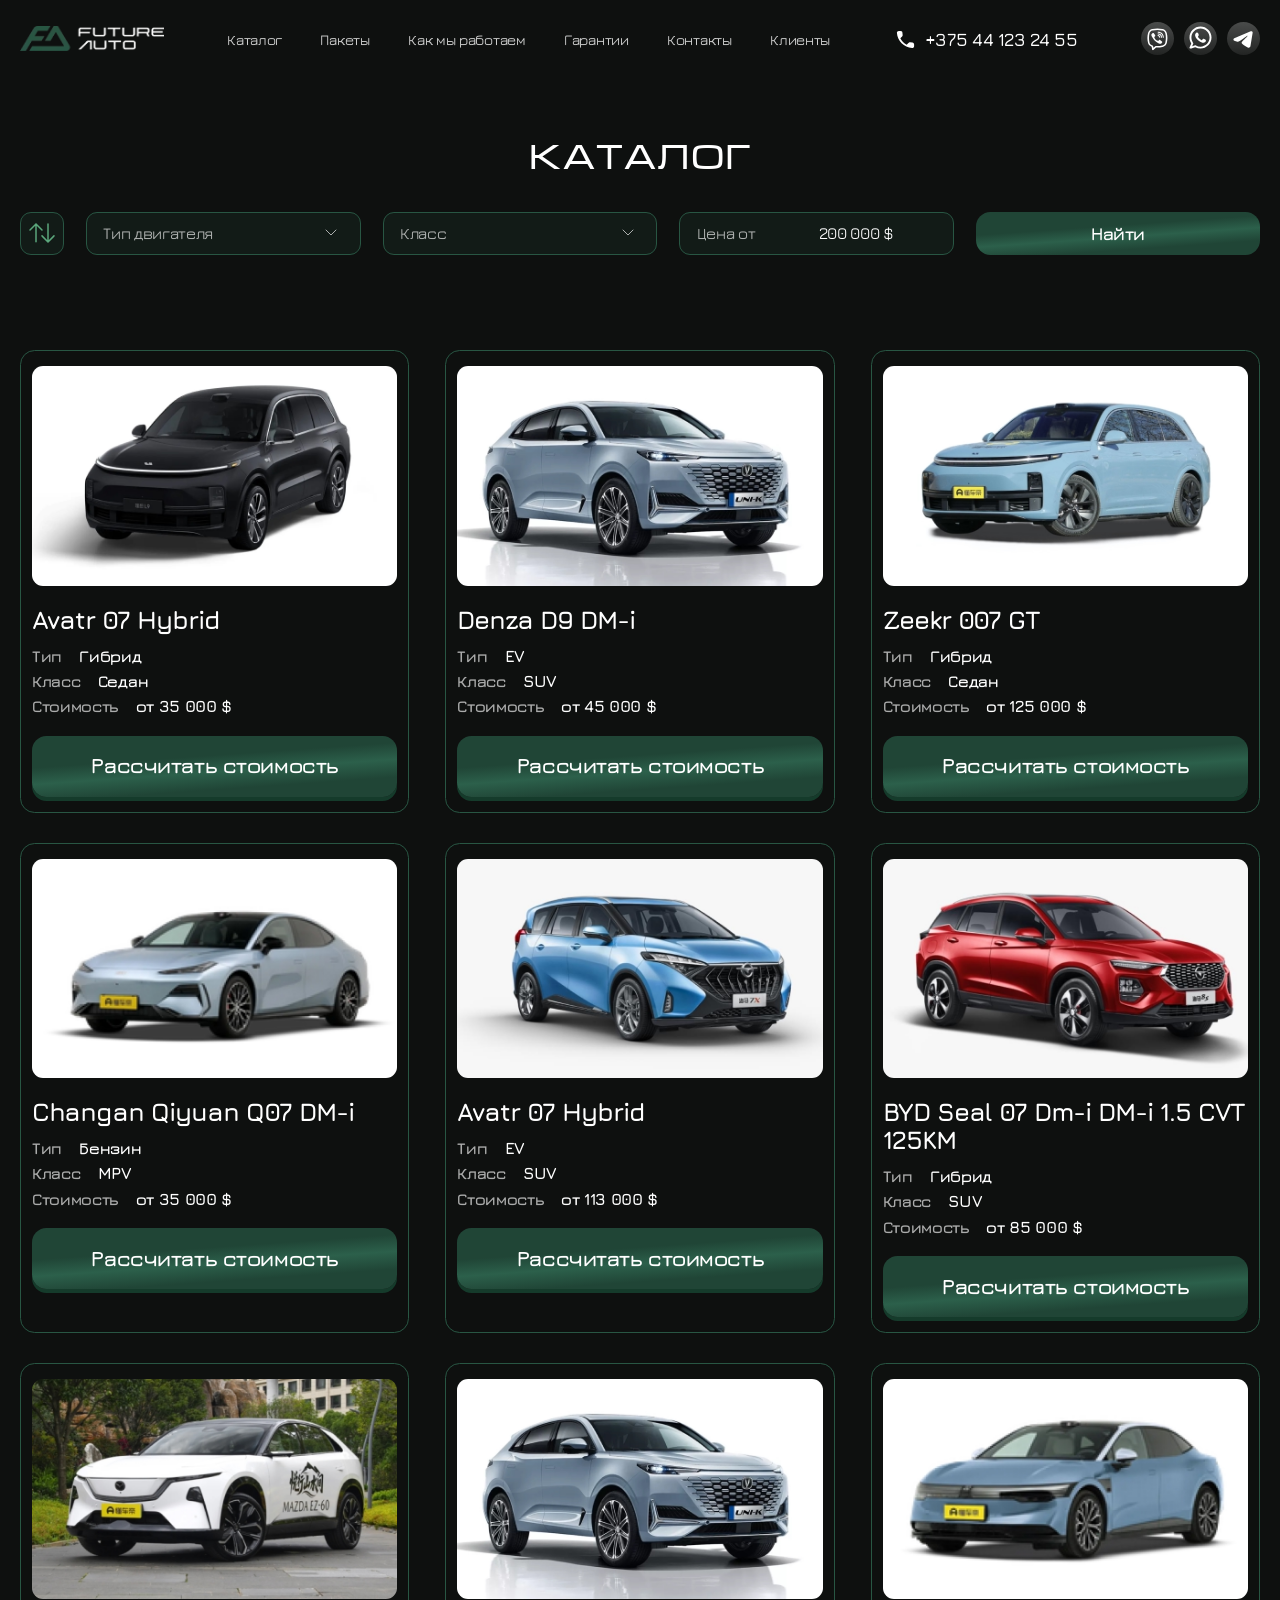
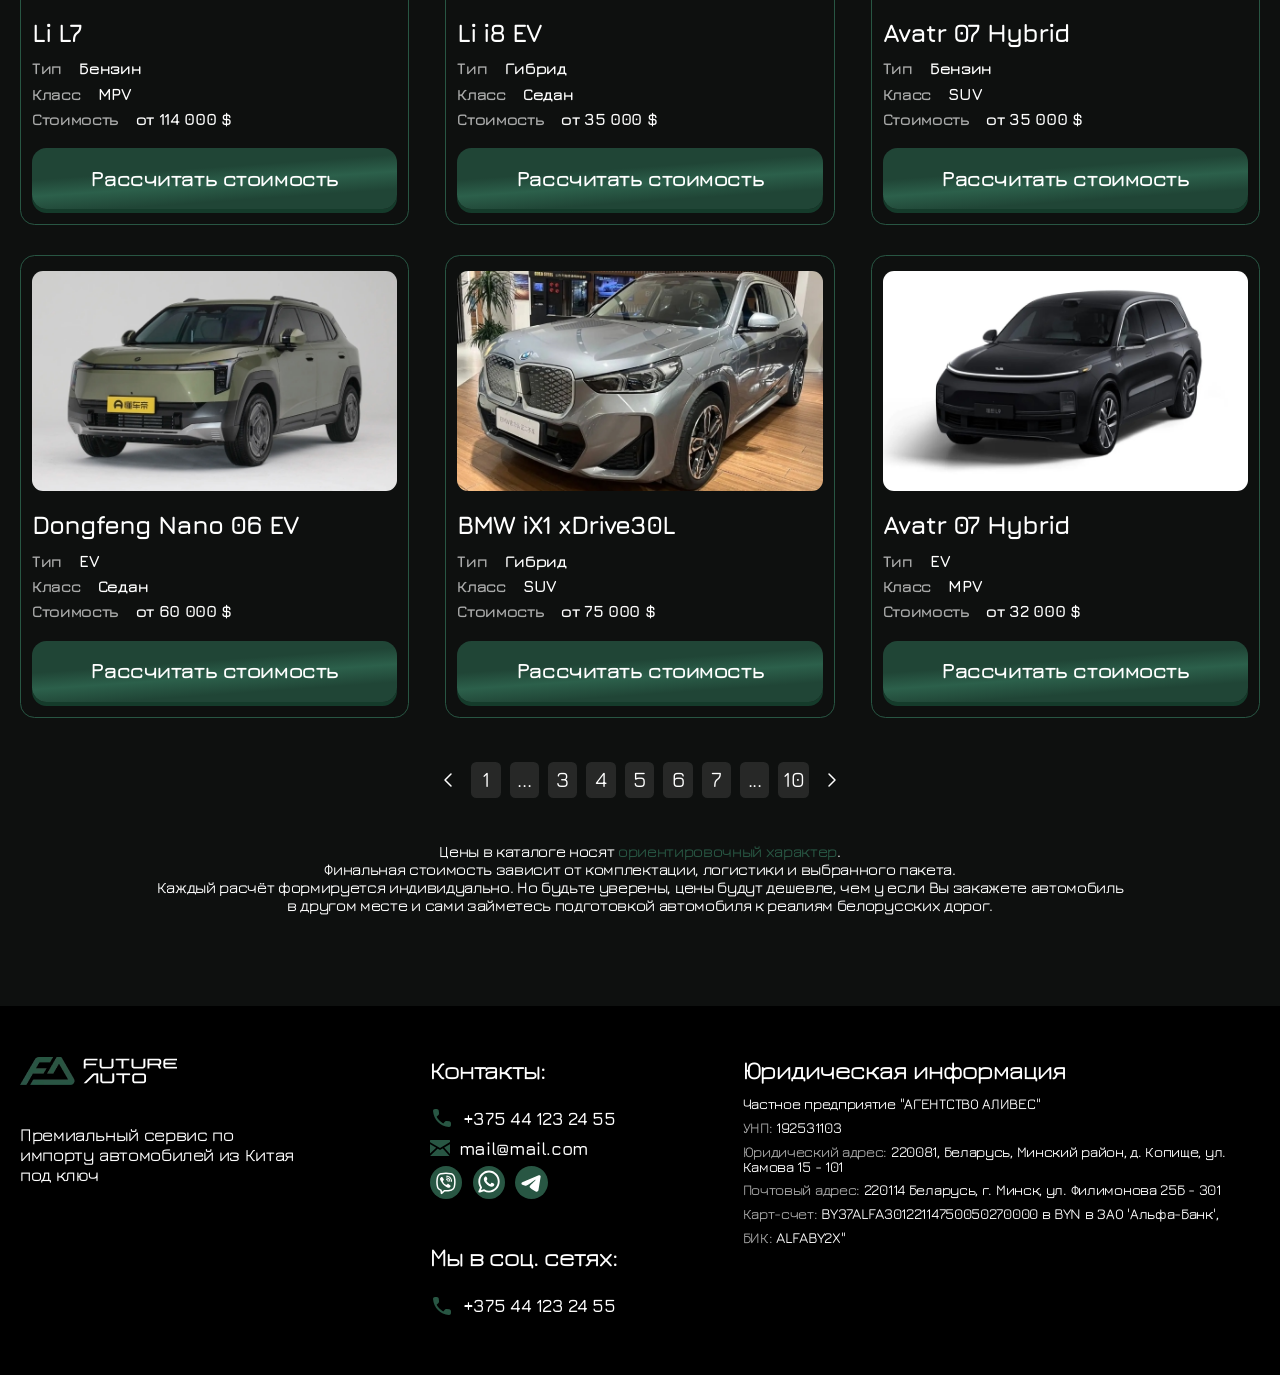
==== commit 245db43b: "feat: filter desktop is completed" ====
--- a/catalog.html
+++ b/catalog.html
@@ -153,7 +153,7 @@
       <section class="catalog_general_section">
         <div class="wrap_section">
           <h2 class="text_center">Каталог</h2>
-          <div class="filter_block">
+          <div class="filter_wrap desktop">
             <form
               id="catalog_filters_form"
               class="catalog_filters_form"
@@ -161,7 +161,7 @@
             >
               <!-- Filter block -->
               <div class="filter_block sort">
-                <button type="button" class="filter_toggle">
+                <button type="button" data-dropdown-btn class="filter_toggle">
                   <img src="./assets/images/icons/arrows.svg" alt="" />
                 </button>
                 <div class="dropdown_menu">
@@ -175,6 +175,11 @@
                           value="cheaper"
                           checked
                         />
+                        <img
+                          src="./assets/images/icons/check_filter.svg"
+                          alt="icon check"
+                          class="radio_ckeck"
+                        />
                         Дешевле</label
                       >
                     </li>
@@ -186,6 +191,11 @@
                           name="sort"
                           value="more_expensive"
                         />
+                        <img
+                          src="./assets/images/icons/check_filter.svg"
+                          alt="icon check"
+                          class="radio_ckeck"
+                        />
                         Дороже</label
                       >
                     </li>
@@ -197,6 +207,11 @@
                           name="sort"
                           value="by_name"
                         />
+                        <img
+                          src="./assets/images/icons/check_filter.svg"
+                          alt="icon check"
+                          class="radio_ckeck"
+                        />
                         По названию</label
                       >
                     </li>
@@ -206,7 +221,12 @@
 
               <!-- Filter block -->
               <div class="filter_block">
-                <button type="button" class="filter_toggle">
+                <button
+                  type="button"
+                  class="filter_toggle"
+                  data-dropdown-btn
+                  data-default-label="Тип двигателя"
+                >
                   <div class="btn_label">Тип двигателя</div>
                   <svg
                     width="24"
@@ -233,9 +253,19 @@
                           type="checkbox"
                           name="engine[]"
                           value="all"
+                          class="default"
                           checked
                         />
-                        Любой</label
+                        <div class="fake_checkbox">
+                          <div class="wrap_check">
+                            <img
+                              src="./assets/images/icons/check_black.svg"
+                              alt="check icon"
+                            />
+                          </div>
+                        </div>
+
+                        <span class="label_text">Любой</span></label
                       >
                     </li>
                     <li class="filter_item">
@@ -246,7 +276,15 @@
                           name="engine[]"
                           value="EV"
                         />
-                        EV</label
+                        <div class="fake_checkbox">
+                          <div class="wrap_check">
+                            <img
+                              src="./assets/images/icons/check_black.svg"
+                              alt="check icon"
+                            />
+                          </div>
+                        </div>
+                        <span class="label_text">EV</span></label
                       >
                     </li>
                     <li class="filter_item">
@@ -257,7 +295,15 @@
                           name="engine[]"
                           value="hybrid"
                         />
-                        Гибрид</label
+                        <div class="fake_checkbox">
+                          <div class="wrap_check">
+                            <img
+                              src="./assets/images/icons/check_black.svg"
+                              alt="check icon"
+                            />
+                          </div>
+                        </div>
+                        <span class="label_text">Гибрид</span></label
                       >
                     </li>
                     <li class="filter_item">
@@ -268,7 +314,15 @@
                           name="engine[]"
                           value="petrol"
                         />
-                        Бензин</label
+                        <div class="fake_checkbox">
+                          <div class="wrap_check">
+                            <img
+                              src="./assets/images/icons/check_black.svg"
+                              alt="check icon"
+                            />
+                          </div>
+                        </div>
+                        <span class="label_text">Бензин</span></label
                       >
                     </li>
                   </ul>
@@ -277,7 +331,12 @@
 
               <!-- Filter block -->
               <div class="filter_block">
-                <button type="button" class="filter_toggle">
+                <button
+                  type="button"
+                  class="filter_toggle"
+                  data-dropdown-btn
+                  data-default-label="Класс"
+                >
                   <div class="btn_label">Класс</div>
                   <svg
                     width="24"
@@ -304,9 +363,19 @@
                           type="checkbox"
                           name="class[]"
                           value="all"
+                          class="default"
                           checked
                         />
-                        Любой</label
+                        <div class="fake_checkbox">
+                          <div class="wrap_check">
+                            <img
+                              src="./assets/images/icons/check_black.svg"
+                              alt="check icon"
+                            />
+                          </div>
+                        </div>
+
+                        <span class="label_text">Любой</span></label
                       >
                     </li>
                     <li class="filter_item">
@@ -317,7 +386,15 @@
                           name="class[]"
                           value="SUV"
                         />
-                        SUV</label
+                        <div class="fake_checkbox">
+                          <div class="wrap_check">
+                            <img
+                              src="./assets/images/icons/check_black.svg"
+                              alt="check icon"
+                            />
+                          </div>
+                        </div>
+                        <span class="label_text">SUV</span></label
                       >
                     </li>
                     <li class="filter_item">
@@ -328,7 +405,15 @@
                           name="class[]"
                           value="sedan"
                         />
-                        Судан</label
+                        <div class="fake_checkbox">
+                          <div class="wrap_check">
+                            <img
+                              src="./assets/images/icons/check_black.svg"
+                              alt="check icon"
+                            />
+                          </div>
+                        </div>
+                        <span class="label_text">Сeдан</span></label
                       >
                     </li>
                     <li class="filter_item">
@@ -339,7 +424,15 @@
                           name="class[]"
                           value="minivan"
                         />
-                        Минивен</label
+                        <div class="fake_checkbox">
+                          <div class="wrap_check">
+                            <img
+                              src="./assets/images/icons/check_black.svg"
+                              alt="check icon"
+                            />
+                          </div>
+                        </div>
+                        <span class="label_text">Минивен</span></label
                       >
                     </li>
                   </ul>
@@ -361,6 +454,7 @@
               </div>
               <input type="submit" value="Найти" class="form_submit_btn" />
             </form>
+            <div class="tags_block" id="tag_block"></div>
           </div>
           <div class="models_block">
             <!-- Single Card -->
--- a/assets/css/styles.css
+++ b/assets/css/styles.css
@@ -488,12 +488,100 @@
       color: white;
       background: #285643; }
 
+.filter_wrap {
+  margin-bottom: 48px; }
+  @media screen and (min-width: 1001px) and (max-width: 1400px) {
+    .filter_wrap {
+      margin-bottom: calc(100vw * (48 / 1400)); } }
+  @media screen and (max-width: 1000px) {
+    .filter_wrap {
+      margin-bottom: 48px; } }
+  .filter_wrap .tags_block {
+    display: flex;
+    flex-flow: row wrap;
+    min-height: 41px;
+    gap: 10px;
+    font-weight: 700;
+    font-size: clamp(12.6px, calc( 12.6px + (18 - 12.6) * ((100vw - 1000px) / (1400 - 1000)) ), 18px);
+    letter-spacing: -0.02em;
+    color: #5ba77c; }
+    @media screen and (min-width: 1001px) and (max-width: 1400px) {
+      .filter_wrap .tags_block {
+        min-height: calc(100vw * (41 / 1400)); } }
+    @media screen and (max-width: 1000px) {
+      .filter_wrap .tags_block {
+        min-height: 41px; } }
+    @media screen and (min-width: 1001px) and (max-width: 1400px) {
+      .filter_wrap .tags_block {
+        gap: calc(100vw * (10 / 1400)); } }
+    @media screen and (max-width: 1000px) {
+      .filter_wrap .tags_block {
+        gap: 10px; } }
+    .filter_wrap .tags_block .single_tag {
+      display: flex;
+      flex-flow: row nowrap;
+      align-items: center;
+      width: fit-content;
+      gap: 11px;
+      padding-left: 14px;
+      padding-right: 14px;
+      padding-top: 8px;
+      padding-bottom: 8px;
+      background: rgba(91, 167, 124, 0.25);
+      border-radius: 24px; }
+      @media screen and (min-width: 1001px) and (max-width: 1400px) {
+        .filter_wrap .tags_block .single_tag {
+          gap: calc(100vw * (11 / 1400)); } }
+      @media screen and (max-width: 1000px) {
+        .filter_wrap .tags_block .single_tag {
+          gap: 11px; } }
+      @media screen and (min-width: 1001px) and (max-width: 1400px) {
+        .filter_wrap .tags_block .single_tag {
+          padding-left: calc(100vw * (14 / 1400)); } }
+      @media screen and (max-width: 1000px) {
+        .filter_wrap .tags_block .single_tag {
+          padding-left: 14px; } }
+      @media screen and (min-width: 1001px) and (max-width: 1400px) {
+        .filter_wrap .tags_block .single_tag {
+          padding-right: calc(100vw * (14 / 1400)); } }
+      @media screen and (max-width: 1000px) {
+        .filter_wrap .tags_block .single_tag {
+          padding-right: 14px; } }
+      @media screen and (min-width: 1001px) and (max-width: 1400px) {
+        .filter_wrap .tags_block .single_tag {
+          padding-top: calc(100vw * (8 / 1400)); } }
+      @media screen and (max-width: 1000px) {
+        .filter_wrap .tags_block .single_tag {
+          padding-top: 8px; } }
+      @media screen and (min-width: 1001px) and (max-width: 1400px) {
+        .filter_wrap .tags_block .single_tag {
+          padding-bottom: calc(100vw * (8 / 1400)); } }
+      @media screen and (max-width: 1000px) {
+        .filter_wrap .tags_block .single_tag {
+          padding-bottom: 8px; } }
+      @media screen and (min-width: 1001px) and (max-width: 1400px) {
+        .filter_wrap .tags_block .single_tag {
+          border-radius: calc(100vw * (24 / 1400)); } }
+      @media screen and (max-width: 1000px) {
+        .filter_wrap .tags_block .single_tag {
+          border-radius: 24px; } }
+      .filter_wrap .tags_block .single_tag .tag_remove_btn {
+        cursor: pointer;
+        background: none;
+        border: none; }
+
 .catalog_filters_form {
   display: flex;
   flex-flow: row nowrap;
   justify-content: space-between;
   gap: 24px;
   margin-bottom: 15px; }
+  @media screen and (min-width: 1001px) and (max-width: 1400px) {
+    .catalog_filters_form {
+      gap: calc(100vw * (24 / 1400)); } }
+  @media screen and (max-width: 1000px) {
+    .catalog_filters_form {
+      gap: 24px; } }
   @media screen and (min-width: 1001px) and (max-width: 1400px) {
     .catalog_filters_form {
       margin-bottom: calc(100vw * (15 / 1400)); } }
@@ -505,13 +593,188 @@
     outline: none;
     border: none;
     font-weight: 500;
-    font-size: 18px;
-    line-height: 110%;
+    font-size: clamp(12.6px, calc( 12.6px + (18 - 12.6) * ((100vw - 1000px) / (1400 - 1000)) ), 18px);
     letter-spacing: -0.02em;
     color: #fff; }
   .catalog_filters_form .dropdown_menu {
-    display: none; }
+    display: none;
+    position: absolute;
+    top: 120%;
+    z-index: 103;
+    font-weight: 500;
+    font-size: clamp(12.6px, calc( 12.6px + (18 - 12.6) * ((100vw - 1000px) / (1400 - 1000)) ), 18px);
+    letter-spacing: -0.02em;
+    color: #fff;
+    padding-top: 6px;
+    padding-bottom: 6px;
+    padding-left: 18px;
+    padding-right: 18px;
+    backdrop-filter: blur(20px);
+    background: rgba(14, 16, 15, 0.8);
+    border-radius: 12px;
+    min-width: 314px; }
+    @media screen and (min-width: 1001px) and (max-width: 1400px) {
+      .catalog_filters_form .dropdown_menu {
+        padding-top: calc(100vw * (6 / 1400)); } }
+    @media screen and (max-width: 1000px) {
+      .catalog_filters_form .dropdown_menu {
+        padding-top: 6px; } }
+    @media screen and (min-width: 1001px) and (max-width: 1400px) {
+      .catalog_filters_form .dropdown_menu {
+        padding-bottom: calc(100vw * (6 / 1400)); } }
+    @media screen and (max-width: 1000px) {
+      .catalog_filters_form .dropdown_menu {
+        padding-bottom: 6px; } }
+    @media screen and (min-width: 1001px) and (max-width: 1400px) {
+      .catalog_filters_form .dropdown_menu {
+        padding-left: calc(100vw * (18 / 1400)); } }
+    @media screen and (max-width: 1000px) {
+      .catalog_filters_form .dropdown_menu {
+        padding-left: 18px; } }
+    @media screen and (min-width: 1001px) and (max-width: 1400px) {
+      .catalog_filters_form .dropdown_menu {
+        padding-right: calc(100vw * (18 / 1400)); } }
+    @media screen and (max-width: 1000px) {
+      .catalog_filters_form .dropdown_menu {
+        padding-right: 18px; } }
+    @media screen and (min-width: 1001px) and (max-width: 1400px) {
+      .catalog_filters_form .dropdown_menu {
+        border-radius: calc(100vw * (12 / 1400)); } }
+    @media screen and (max-width: 1000px) {
+      .catalog_filters_form .dropdown_menu {
+        border-radius: 12px; } }
+    @media screen and (min-width: 1001px) and (max-width: 1400px) {
+      .catalog_filters_form .dropdown_menu {
+        min-width: calc(100vw * (314 / 1400)); } }
+    @media screen and (max-width: 1000px) {
+      .catalog_filters_form .dropdown_menu {
+        min-width: 314px; } }
+    .catalog_filters_form .dropdown_menu.open {
+      display: block; }
+    .catalog_filters_form .dropdown_menu .filter_list label {
+      cursor: pointer;
+      display: flex;
+      flex-flow: row nowrap;
+      align-items: center;
+      gap: 9px;
+      padding-top: 10px;
+      padding-bottom: 10px; }
+      @media screen and (min-width: 1001px) and (max-width: 1400px) {
+        .catalog_filters_form .dropdown_menu .filter_list label {
+          gap: calc(100vw * (9 / 1400)); } }
+      @media screen and (max-width: 1000px) {
+        .catalog_filters_form .dropdown_menu .filter_list label {
+          gap: 9px; } }
+      @media screen and (min-width: 1001px) and (max-width: 1400px) {
+        .catalog_filters_form .dropdown_menu .filter_list label {
+          padding-top: calc(100vw * (10 / 1400)); } }
+      @media screen and (max-width: 1000px) {
+        .catalog_filters_form .dropdown_menu .filter_list label {
+          padding-top: 10px; } }
+      @media screen and (min-width: 1001px) and (max-width: 1400px) {
+        .catalog_filters_form .dropdown_menu .filter_list label {
+          padding-bottom: calc(100vw * (10 / 1400)); } }
+      @media screen and (max-width: 1000px) {
+        .catalog_filters_form .dropdown_menu .filter_list label {
+          padding-bottom: 10px; } }
+      .catalog_filters_form .dropdown_menu .filter_list label input {
+        display: none; }
+      .catalog_filters_form .dropdown_menu .filter_list label img.radio_ckeck {
+        width: 20px;
+        height: 20px;
+        opacity: 0; }
+        @media screen and (min-width: 1001px) and (max-width: 1400px) {
+          .catalog_filters_form .dropdown_menu .filter_list label img.radio_ckeck {
+            width: calc(100vw * (20 / 1400)); } }
+        @media screen and (max-width: 1000px) {
+          .catalog_filters_form .dropdown_menu .filter_list label img.radio_ckeck {
+            width: 20px; } }
+        @media screen and (min-width: 1001px) and (max-width: 1400px) {
+          .catalog_filters_form .dropdown_menu .filter_list label img.radio_ckeck {
+            height: calc(100vw * (20 / 1400)); } }
+        @media screen and (max-width: 1000px) {
+          .catalog_filters_form .dropdown_menu .filter_list label img.radio_ckeck {
+            height: 20px; } }
+      .catalog_filters_form .dropdown_menu .filter_list label input:checked + img {
+        opacity: 1; }
+      .catalog_filters_form .dropdown_menu .filter_list label .fake_checkbox {
+        width: 24px;
+        height: 24px;
+        border-radius: 5px;
+        display: flex;
+        flex-flow: row nowrap;
+        align-items: center;
+        justify-content: center;
+        border: 1px solid #285643; }
+        @media screen and (min-width: 1001px) and (max-width: 1400px) {
+          .catalog_filters_form .dropdown_menu .filter_list label .fake_checkbox {
+            width: calc(100vw * (24 / 1400)); } }
+        @media screen and (max-width: 1000px) {
+          .catalog_filters_form .dropdown_menu .filter_list label .fake_checkbox {
+            width: 24px; } }
+        @media screen and (min-width: 1001px) and (max-width: 1400px) {
+          .catalog_filters_form .dropdown_menu .filter_list label .fake_checkbox {
+            height: calc(100vw * (24 / 1400)); } }
+        @media screen and (max-width: 1000px) {
+          .catalog_filters_form .dropdown_menu .filter_list label .fake_checkbox {
+            height: 24px; } }
+        @media screen and (min-width: 1001px) and (max-width: 1400px) {
+          .catalog_filters_form .dropdown_menu .filter_list label .fake_checkbox {
+            border-radius: calc(100vw * (5 / 1400)); } }
+        @media screen and (max-width: 1000px) {
+          .catalog_filters_form .dropdown_menu .filter_list label .fake_checkbox {
+            border-radius: 5px; } }
+        .catalog_filters_form .dropdown_menu .filter_list label .fake_checkbox .wrap_check {
+          width: 18px;
+          height: 18px;
+          border-radius: 4px;
+          background: #5ba77c;
+          display: flex;
+          flex-flow: row nowrap;
+          align-items: center;
+          justify-content: center;
+          display: none; }
+          @media screen and (min-width: 1001px) and (max-width: 1400px) {
+            .catalog_filters_form .dropdown_menu .filter_list label .fake_checkbox .wrap_check {
+              width: calc(100vw * (18 / 1400)); } }
+          @media screen and (max-width: 1000px) {
+            .catalog_filters_form .dropdown_menu .filter_list label .fake_checkbox .wrap_check {
+              width: 18px; } }
+          @media screen and (min-width: 1001px) and (max-width: 1400px) {
+            .catalog_filters_form .dropdown_menu .filter_list label .fake_checkbox .wrap_check {
+              height: calc(100vw * (18 / 1400)); } }
+          @media screen and (max-width: 1000px) {
+            .catalog_filters_form .dropdown_menu .filter_list label .fake_checkbox .wrap_check {
+              height: 18px; } }
+          @media screen and (min-width: 1001px) and (max-width: 1400px) {
+            .catalog_filters_form .dropdown_menu .filter_list label .fake_checkbox .wrap_check {
+              border-radius: calc(100vw * (4 / 1400)); } }
+          @media screen and (max-width: 1000px) {
+            .catalog_filters_form .dropdown_menu .filter_list label .fake_checkbox .wrap_check {
+              border-radius: 4px; } }
+          .catalog_filters_form .dropdown_menu .filter_list label .fake_checkbox .wrap_check img {
+            width: 10px;
+            height: 7px; }
+            @media screen and (min-width: 1001px) and (max-width: 1400px) {
+              .catalog_filters_form .dropdown_menu .filter_list label .fake_checkbox .wrap_check img {
+                width: calc(100vw * (10 / 1400)); } }
+            @media screen and (max-width: 1000px) {
+              .catalog_filters_form .dropdown_menu .filter_list label .fake_checkbox .wrap_check img {
+                width: 10px; } }
+            @media screen and (min-width: 1001px) and (max-width: 1400px) {
+              .catalog_filters_form .dropdown_menu .filter_list label .fake_checkbox .wrap_check img {
+                height: calc(100vw * (7 / 1400)); } }
+            @media screen and (max-width: 1000px) {
+              .catalog_filters_form .dropdown_menu .filter_list label .fake_checkbox .wrap_check img {
+                height: 7px; } }
+      .catalog_filters_form .dropdown_menu .filter_list label input:checked + .fake_checkbox .wrap_check {
+        display: flex; }
+    .catalog_filters_form .dropdown_menu .filter_list li:first-child label {
+      border-bottom: 1px solid #285643; }
+    .catalog_filters_form .dropdown_menu .filter_list li:last-child label {
+      border-bottom: none; }
   .catalog_filters_form .filter_block {
+    position: relative;
     width: 100%;
     display: flex;
     height: 48px; }
@@ -543,20 +806,55 @@
         @media screen and (max-width: 1000px) {
           .catalog_filters_form .filter_block.sort .filter_toggle {
             height: 48px; } }
+      .catalog_filters_form .filter_block.sort .filter_list label {
+        border-bottom: 1px solid #285643; }
     .catalog_filters_form .filter_block .filter_toggle {
       cursor: pointer;
       width: 100%;
       border-radius: 12px;
-      padding: 12px 18px;
+      padding-top: 12px;
+      padding-bottom: 12px;
+      padding-left: 18px;
+      padding-right: 18px;
       background: rgba(40, 86, 67, 0.15);
       border: 1px solid #285643;
       display: flex;
       flex-flow: row nowrap;
       align-items: center;
       justify-content: space-between; }
+      @media screen and (min-width: 1001px) and (max-width: 1400px) {
+        .catalog_filters_form .filter_block .filter_toggle {
+          border-radius: calc(100vw * (12 / 1400)); } }
+      @media screen and (max-width: 1000px) {
+        .catalog_filters_form .filter_block .filter_toggle {
+          border-radius: 12px; } }
+      @media screen and (min-width: 1001px) and (max-width: 1400px) {
+        .catalog_filters_form .filter_block .filter_toggle {
+          padding-top: calc(100vw * (12 / 1400)); } }
+      @media screen and (max-width: 1000px) {
+        .catalog_filters_form .filter_block .filter_toggle {
+          padding-top: 12px; } }
+      @media screen and (min-width: 1001px) and (max-width: 1400px) {
+        .catalog_filters_form .filter_block .filter_toggle {
+          padding-bottom: calc(100vw * (12 / 1400)); } }
+      @media screen and (max-width: 1000px) {
+        .catalog_filters_form .filter_block .filter_toggle {
+          padding-bottom: 12px; } }
+      @media screen and (min-width: 1001px) and (max-width: 1400px) {
+        .catalog_filters_form .filter_block .filter_toggle {
+          padding-left: calc(100vw * (18 / 1400)); } }
+      @media screen and (max-width: 1000px) {
+        .catalog_filters_form .filter_block .filter_toggle {
+          padding-left: 18px; } }
+      @media screen and (min-width: 1001px) and (max-width: 1400px) {
+        .catalog_filters_form .filter_block .filter_toggle {
+          padding-right: calc(100vw * (18 / 1400)); } }
+      @media screen and (max-width: 1000px) {
+        .catalog_filters_form .filter_block .filter_toggle {
+          padding-right: 18px; } }
       .catalog_filters_form .filter_block .filter_toggle .btn_label {
         font-weight: 500;
-        font-size: 18px;
+        font-size: clamp(12.6px, calc( 12.6px + (18 - 12.6) * ((100vw - 1000px) / (1400 - 1000)) ), 18px);
         line-height: 110%;
         letter-spacing: -0.02em;
         color: rgba(255, 255, 255, 0.65); }
@@ -572,17 +870,50 @@
     .catalog_filters_form .filter_block_price .wrap_block_price {
       height: 100%;
       border-radius: 12px;
-      padding: 12px 18px;
+      padding-top: 12px;
+      padding-bottom: 12px;
+      padding-left: 18px;
+      padding-right: 18px;
       background: rgba(40, 86, 67, 0.15);
       border: 1px solid #285643;
       display: flex;
       flex-flow: row nowrap;
       align-items: center;
       justify-content: space-between; }
+      @media screen and (min-width: 1001px) and (max-width: 1400px) {
+        .catalog_filters_form .filter_block_price .wrap_block_price {
+          border-radius: calc(100vw * (12 / 1400)); } }
+      @media screen and (max-width: 1000px) {
+        .catalog_filters_form .filter_block_price .wrap_block_price {
+          border-radius: 12px; } }
+      @media screen and (min-width: 1001px) and (max-width: 1400px) {
+        .catalog_filters_form .filter_block_price .wrap_block_price {
+          padding-top: calc(100vw * (12 / 1400)); } }
+      @media screen and (max-width: 1000px) {
+        .catalog_filters_form .filter_block_price .wrap_block_price {
+          padding-top: 12px; } }
+      @media screen and (min-width: 1001px) and (max-width: 1400px) {
+        .catalog_filters_form .filter_block_price .wrap_block_price {
+          padding-bottom: calc(100vw * (12 / 1400)); } }
+      @media screen and (max-width: 1000px) {
+        .catalog_filters_form .filter_block_price .wrap_block_price {
+          padding-bottom: 12px; } }
+      @media screen and (min-width: 1001px) and (max-width: 1400px) {
+        .catalog_filters_form .filter_block_price .wrap_block_price {
+          padding-left: calc(100vw * (18 / 1400)); } }
+      @media screen and (max-width: 1000px) {
+        .catalog_filters_form .filter_block_price .wrap_block_price {
+          padding-left: 18px; } }
+      @media screen and (min-width: 1001px) and (max-width: 1400px) {
+        .catalog_filters_form .filter_block_price .wrap_block_price {
+          padding-right: calc(100vw * (18 / 1400)); } }
+      @media screen and (max-width: 1000px) {
+        .catalog_filters_form .filter_block_price .wrap_block_price {
+          padding-right: 18px; } }
       .catalog_filters_form .filter_block_price .wrap_block_price .col {
         flex: 1;
         font-weight: 500;
-        font-size: 18px;
+        font-size: clamp(12.6px, calc( 12.6px + (18 - 12.6) * ((100vw - 1000px) / (1400 - 1000)) ), 18px);
         letter-spacing: -0.02em;
         color: rgba(255, 255, 255, 0.65); }
         .catalog_filters_form .filter_block_price .wrap_block_price .col input {
@@ -598,10 +929,11 @@
     border-radius: 16px;
     border: none;
     font-weight: 700;
-    font-size: 20px;
+    font-size: clamp(14px, calc( 14px + (20 - 14) * ((100vw - 1000px) / (1400 - 1000)) ), 20px);
     letter-spacing: -0.02em;
     text-align: center;
     color: #fff;
+    cursor: pointer;
     background: linear-gradient(176deg, #204536 37.02%, #2c604b 56.25%, #204536 76.92%); }
     @media screen and (min-width: 1001px) and (max-width: 1400px) {
       .catalog_filters_form .form_submit_btn {
@@ -609,6 +941,12 @@
     @media screen and (max-width: 1000px) {
       .catalog_filters_form .form_submit_btn {
         height: 48px; } }
+    @media screen and (min-width: 1001px) and (max-width: 1400px) {
+      .catalog_filters_form .form_submit_btn {
+        border-radius: calc(100vw * (16 / 1400)); } }
+    @media screen and (max-width: 1000px) {
+      .catalog_filters_form .form_submit_btn {
+        border-radius: 16px; } }
 
 h1 {
   font-family: "Micra", sans-serif;
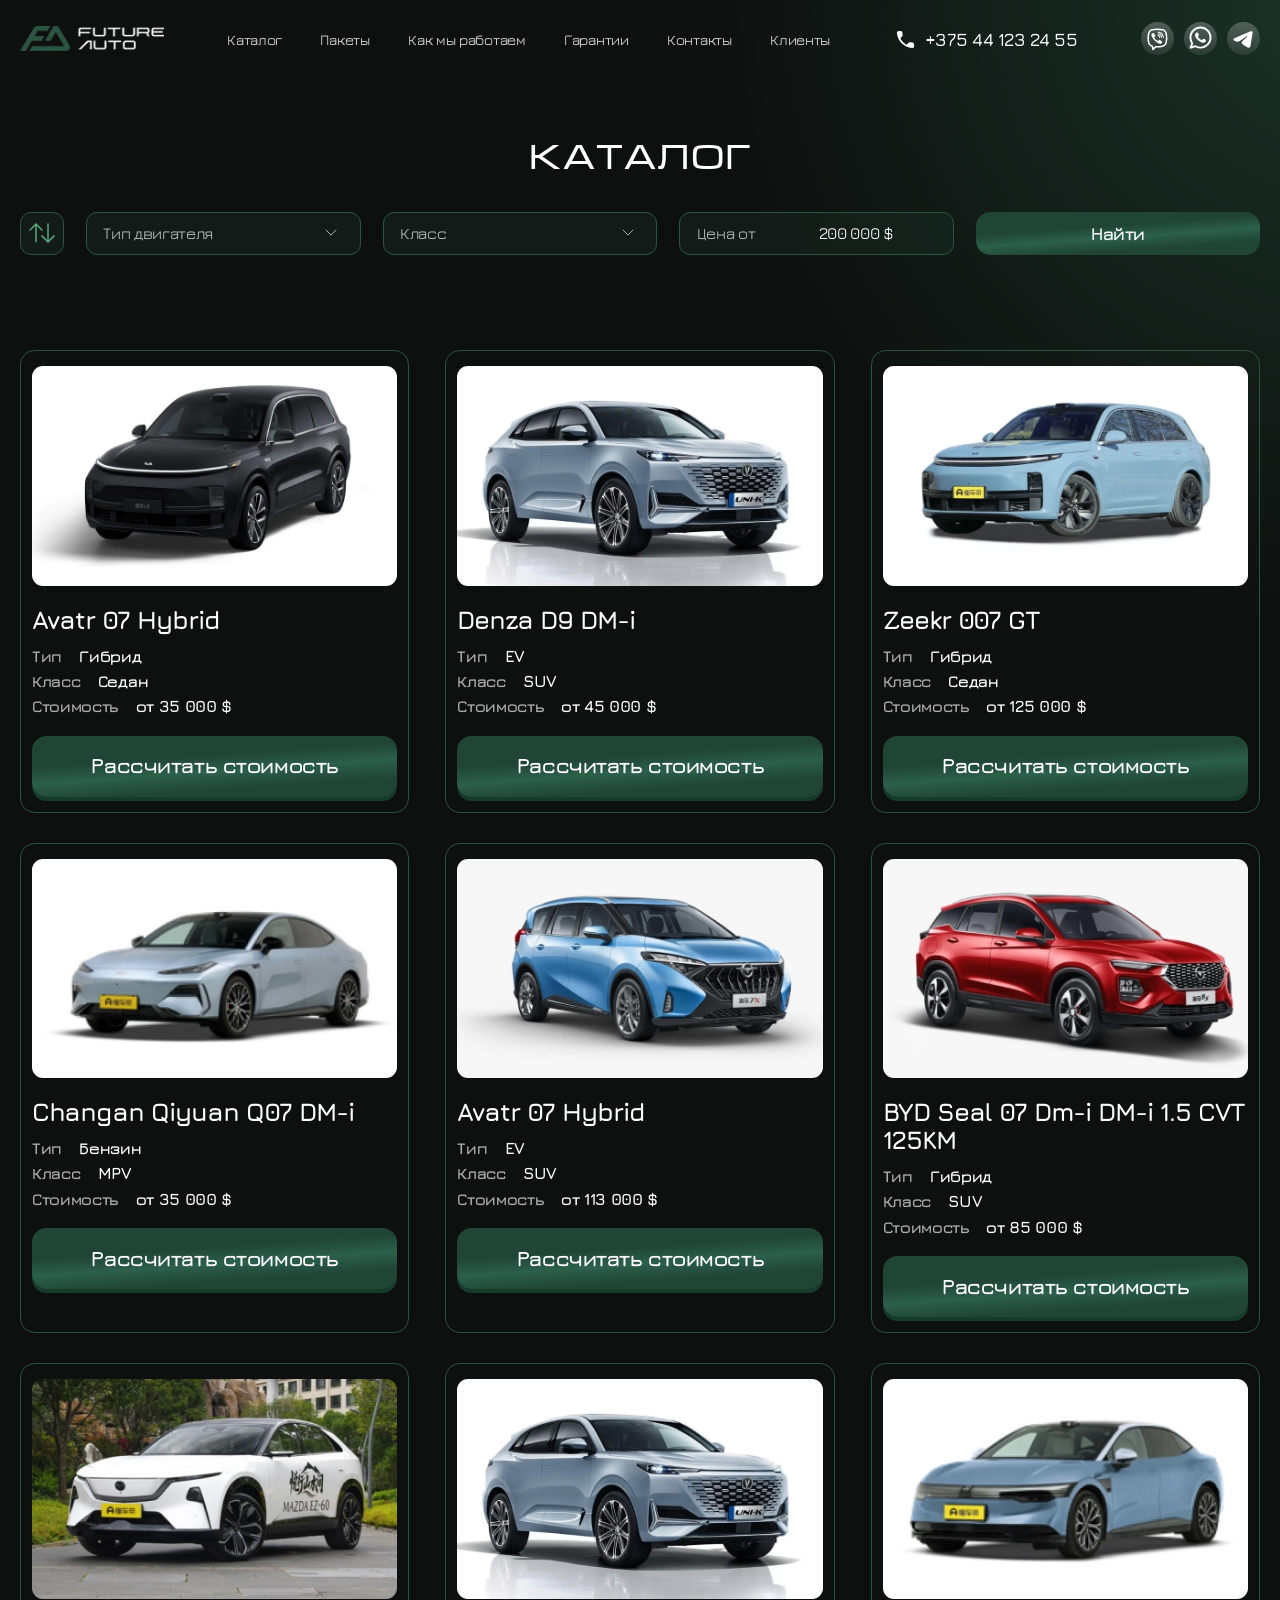
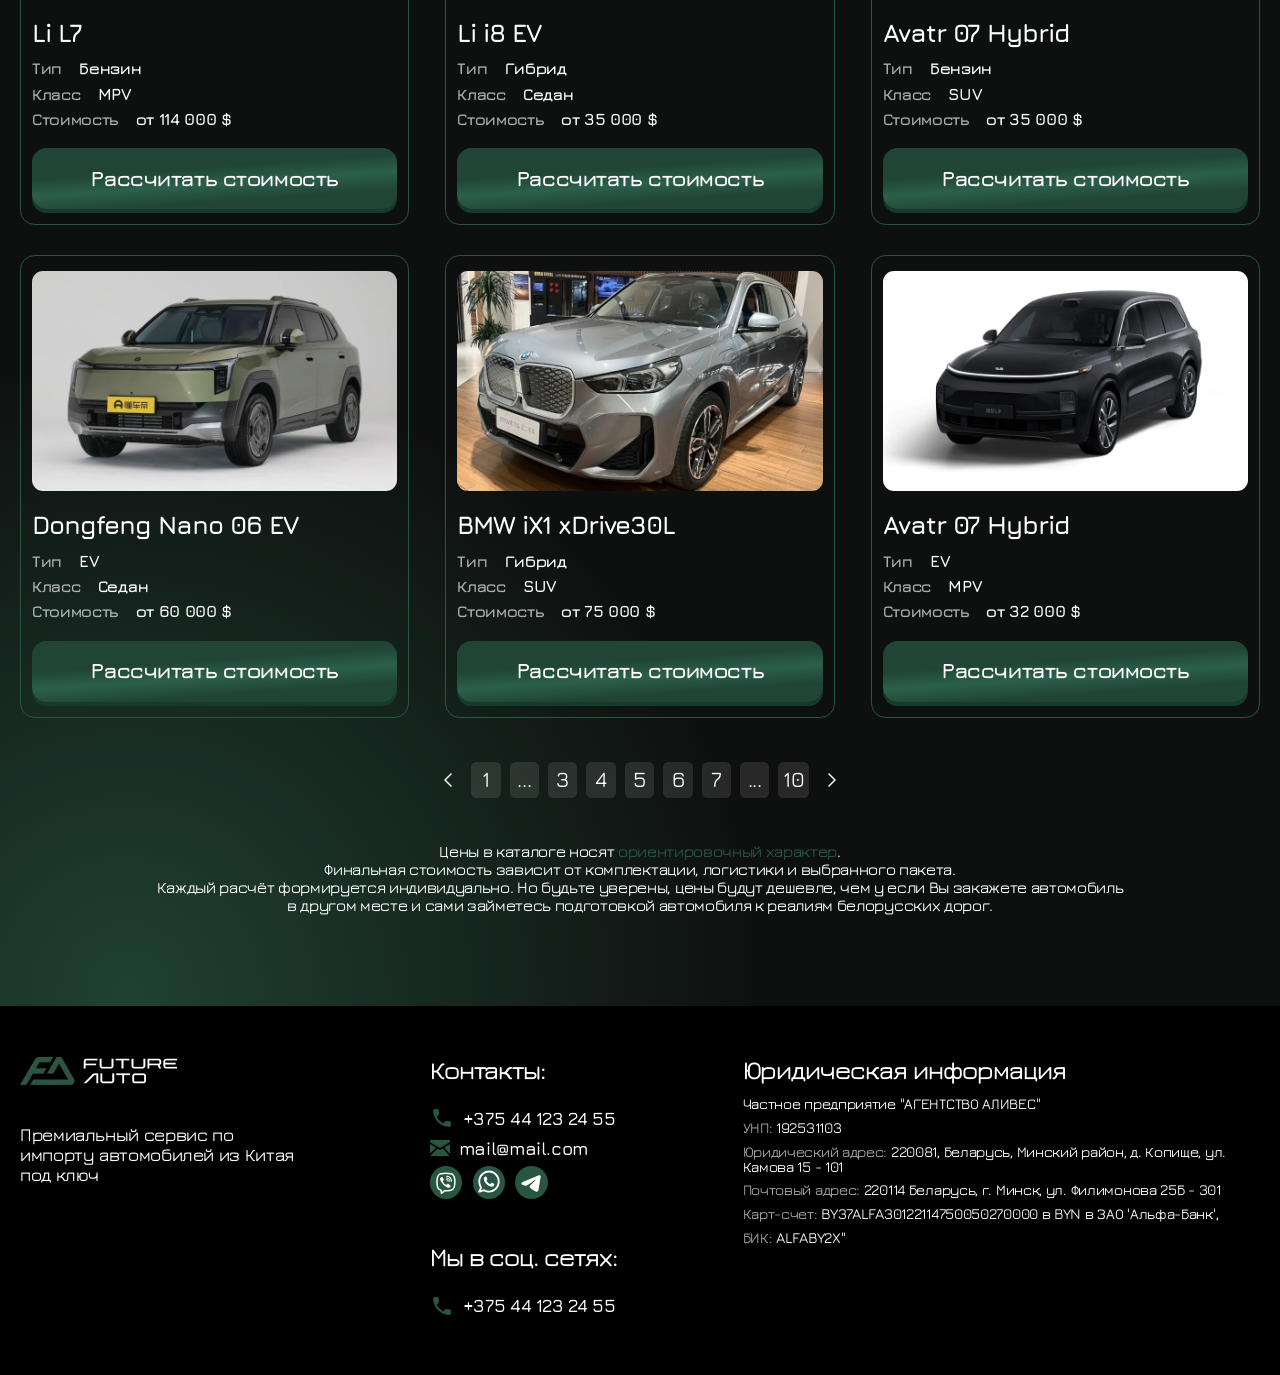
==== commit 32747027: "feat: add mobile popUp block" ====
--- a/catalog.html
+++ b/catalog.html
@@ -153,6 +153,8 @@
       <section class="catalog_general_section">
         <div class="wrap_section">
           <h2 class="text_center">Каталог</h2>
+
+          <!-- MARK: блок фильтров -->
           <div class="filter_wrap desktop">
             <form
               id="catalog_filters_form"
@@ -456,11 +458,247 @@
             </form>
             <div class="tags_block" id="tag_block"></div>
           </div>
+
+          <div class="filter_wrap_mobile">
+            <!-- Filter block -->
+            <div class="filter_block sort">
+              <button type="button" data-dropdown-btn class="filter_toggle">
+                <div class="btn_label">По названию</div>
+                <img
+                  src="./assets/images/icons/arrow_down.svg"
+                  alt="arrow down"
+                />
+              </button>
+              <div class="dropdown_menu">
+                <ul class="filter_list">
+                  <li class="filter_item">
+                    <label>
+                      <input type="radio" name="sort" value="cheaper" checked />
+                      <img
+                        src="./assets/images/icons/check_filter.svg"
+                        alt="icon check"
+                        class="radio_ckeck"
+                      />
+                      Дешевле</label
+                    >
+                  </li>
+                  <li class="filter_item">
+                    <label>
+                      <input type="radio" name="sort" value="more_expensive" />
+                      <img
+                        src="./assets/images/icons/check_filter.svg"
+                        alt="icon check"
+                        class="radio_ckeck"
+                      />
+                      Дороже</label
+                    >
+                  </li>
+                  <li>
+                    <label>
+                      <input type="radio" name="sort" value="by_name" />
+                      <img
+                        src="./assets/images/icons/check_filter.svg"
+                        alt="icon check"
+                        class="radio_ckeck"
+                      />
+                      По названию</label
+                    >
+                  </li>
+                </ul>
+              </div>
+            </div>
+
+            <!-- Кнопка окрытия попАпа фильтров -->
+            <div class="filter_block">
+              <button
+                type="button"
+                class="filter_toggle"
+                data-btn-open="poup_filter_mobile"
+              >
+                <img
+                  src="./assets/images/icons/tabler_filter.svg"
+                  alt="arrow down"
+                />
+                <div class="btn_label">Фильтр</div>
+              </button>
+            </div>
+
+            <!-- PopUp form mobile -->
+            <div
+              class="filters_popup_mobile"
+              data-block-closable="poup_filter_mobile"
+            >
+              <div class="wrap_filters">
+                <div class="top_block">
+                  <div class="header">
+                    <h2>Фильтр</h2>
+                    <button type="button" class="close_popup" data-btn-close>
+                      <img
+                        src="./assets/images/icons/close_popup_cross.svg"
+                        alt="close popUp btn"
+                      />
+                    </button>
+                  </div>
+                  <form
+                    id="catalog_filters_form_mobile"
+                    class="catalog_filters_form_mobile"
+                    method="GET"
+                  >
+                    <div class="filter_block price">
+                      <h3>Стоимость</h3>
+                      <div class="wrap_block_price">
+                        <div class="col input_field">
+                          <input
+                            type="text"
+                            name="price_from"
+                            placeholder="1000"
+                          />
+                        </div>
+                        <div class="col input_field">
+                          <input
+                            type="text"
+                            name="price_to"
+                            placeholder="20000"
+                          />
+                        </div>
+                      </div>
+                    </div>
+                    <!-- Filter block -->
+                    <div class="filter_block">
+                      <h3>Тип двигателя</h3>
+                      <ul class="filter_list">
+                        <li class="filter_item">
+                          <label>
+                            <input type="checkbox" name="engine[]" value="EV" />
+                            <div class="fake_checkbox">
+                              <div class="wrap_check">
+                                <img
+                                  src="./assets/images/icons/check_black.svg"
+                                  alt="check icon"
+                                />
+                              </div>
+                            </div>
+                            <span class="label_text">EV</span></label
+                          >
+                        </li>
+                        <li class="filter_item">
+                          <label>
+                            <input
+                              type="checkbox"
+                              name="engine[]"
+                              value="hybrid"
+                            />
+                            <div class="fake_checkbox">
+                              <div class="wrap_check">
+                                <img
+                                  src="./assets/images/icons/check_black.svg"
+                                  alt="check icon"
+                                />
+                              </div>
+                            </div>
+                            <span class="label_text">Гибрид</span></label
+                          >
+                        </li>
+                        <li class="filter_item">
+                          <label>
+                            <input
+                              type="checkbox"
+                              name="engine[]"
+                              value="petrol"
+                            />
+                            <div class="fake_checkbox">
+                              <div class="wrap_check">
+                                <img
+                                  src="./assets/images/icons/check_black.svg"
+                                  alt="check icon"
+                                />
+                              </div>
+                            </div>
+                            <span class="label_text">Бензин</span></label
+                          >
+                        </li>
+                      </ul>
+                    </div>
+                    <!-- Filter block -->
+                    <div class="filter_block">
+                      <ul class="filter_list">
+                        <li class="filter_item">
+                          <label>
+                            <input type="checkbox" name="class[]" value="SUV" />
+                            <div class="fake_checkbox">
+                              <div class="wrap_check">
+                                <img
+                                  src="./assets/images/icons/check_black.svg"
+                                  alt="check icon"
+                                />
+                              </div>
+                            </div>
+                            <span class="label_text">SUV</span></label
+                          >
+                        </li>
+                        <li class="filter_item">
+                          <label>
+                            <input
+                              type="checkbox"
+                              name="class[]"
+                              value="sedan"
+                            />
+                            <div class="fake_checkbox">
+                              <div class="wrap_check">
+                                <img
+                                  src="./assets/images/icons/check_black.svg"
+                                  alt="check icon"
+                                />
+                              </div>
+                            </div>
+                            <span class="label_text">Сeдан</span></label
+                          >
+                        </li>
+                        <li class="filter_item">
+                          <label>
+                            <input
+                              type="checkbox"
+                              name="class[]"
+                              value="minivan"
+                            />
+                            <div class="fake_checkbox">
+                              <div class="wrap_check">
+                                <img
+                                  src="./assets/images/icons/check_black.svg"
+                                  alt="check icon"
+                                />
+                              </div>
+                            </div>
+                            <span class="label_text">Минивен</span></label
+                          >
+                        </li>
+                      </ul>
+                    </div>
+                  </form>
+                </div>
+
+                <div class="btn_block bottom_block">
+                  <input
+                    type="reset"
+                    value="Сбросить"
+                    form="catalog_filters_form_mobile"
+                  />
+                  <input
+                    type="submit"
+                    value="Найти"
+                    form="catalog_filters_form_mobile"
+                  />
+                </div>
+              </div>
+            </div>
+          </div>
+
+          <!-- MARK: Блок автомобилей -->
           <div class="models_block">
             <!-- Single Card -->
             <article class="card">
               <div class="img_wrap">
-                <img src="./assets/images/catalog_1.avif" alt="car avatr" />
+                <img src="./assets/images/catalog_1.avif" alt="car avatar" />
               </div>
               <div class="content_wrap">
                 <h3>Avatr 07 Hybrid</h3>
@@ -675,7 +913,7 @@
           </div>
 
           <!-- Пагинация -->
-          <nav class="pagination" aria-label="Пагинация">
+          <nav class="pagination desktop" aria-label="Пагинация">
             <ul class="pagination__list">
               <li class="pagination__item">
                 <a
@@ -739,6 +977,85 @@
 
               <li class="pagination__item">
                 <a class="pagination__link" href="#">10</a>
+              </li>
+
+              <li class="pagination__item">
+                <a
+                  class="pagination__link pagination__link__arrow"
+                  href="#"
+                  aria-label="Следующая страница"
+                >
+                  <svg
+                    width="24"
+                    height="24"
+                    viewBox="0 0 24 24"
+                    fill="none"
+                    xmlns="http://www.w3.org/2000/svg"
+                  >
+                    <path
+                      d="M9 18L15 12L9 6"
+                      stroke="white"
+                      stroke-width="1.5"
+                      stroke-linecap="round"
+                      stroke-linejoin="round"
+                    />
+                  </svg>
+                </a>
+              </li>
+            </ul>
+          </nav>
+
+          <!-- Пагинация -->
+          <nav class="pagination mobile" aria-label="Пагинация">
+            <ul class="pagination__list">
+              <li class="pagination__item">
+                <a
+                  class="pagination__link pagination__link__arrow"
+                  href="#"
+                  aria-label="Предыдущая страница"
+                >
+                  <svg
+                    width="24"
+                    height="24"
+                    viewBox="0 0 24 24"
+                    fill="none"
+                    xmlns="http://www.w3.org/2000/svg"
+                  >
+                    <path
+                      d="M15 6L9 12L15 18"
+                      stroke="white"
+                      stroke-width="1.5"
+                      stroke-linecap="round"
+                      stroke-linejoin="round"
+                    />
+                  </svg>
+                </a>
+              </li>
+
+              <li class="pagination__item">
+                <a class="pagination__link" href="#">1</a>
+              </li>
+
+              <li class="pagination__item">
+                <a class="pagination__link" href="#">7</a>
+              </li>
+
+              <li class="pagination__item">
+                <a class="pagination__link" href="#">8</a>
+              </li>
+
+              <li class="pagination__item">
+                <a class="pagination__link" href="#">9</a>
+              </li>
+
+              <li class="pagination__item">
+                <a class="pagination__link" href="#">10</a>
+              </li>
+              <li class="pagination__item">
+                <a class="pagination__link" href="#">11</a>
+              </li>
+              <li class="pagination__item">
+                <a class="pagination__link" href="#">17</a>
               </li>
 
               <li class="pagination__item">
@@ -873,5 +1190,11 @@
         </div>
       </div>
     </footer>
+    <div class="wrap_gradient_top">
+      <div class="gradient"></div>
+    </div>
+    <div class="wrap_gradient_bottom left">
+      <div class="gradient"></div>
+    </div>
   </body>
 </html>
--- a/assets/css/styles.css
+++ b/assets/css/styles.css
@@ -134,6 +134,9 @@
 
 body {
   background-color: #0e100f; }
+  @media screen and (max-width: 1000px) {
+    body {
+      background-color: black; } }
 
 *,
 ul,
@@ -399,6 +402,10 @@
   @media screen and (max-width: 1000px) {
     .pagination {
       margin-bottom: 48px; } }
+  @media screen and (max-width: 1000px) {
+    .pagination {
+      margin-top: 23px;
+      margin-bottom: 23px; } }
   .pagination__list {
     display: flex;
     flex-flow: row nowrap;
@@ -409,6 +416,13 @@
     @media screen and (max-width: 1000px) {
       .pagination__list {
         gap: 10px; } }
+    @media screen and (max-width: 1000px) {
+      .pagination__list {
+        gap: 10px;
+        justify-content: center;
+        width: fit-content;
+        margin-left: auto;
+        margin-right: auto; } }
   .pagination__item {
     flex: 1;
     display: flex;
@@ -482,6 +496,21 @@
       .pagination .pagination__dots.pagination__link__arrow:hover {
         opacity: 0.3;
         background: none; }
+      @media screen and (max-width: 1000px) {
+        .pagination .pagination__link.pagination__link__arrow,
+        .pagination .pagination__dots.pagination__link__arrow {
+          width: 34px;
+          height: 34px; }
+          .pagination .pagination__link.pagination__link__arrow svg,
+          .pagination .pagination__dots.pagination__link__arrow svg {
+            width: 100%;
+            height: 100%; } }
+    @media screen and (max-width: 1000px) {
+      .pagination .pagination__link,
+      .pagination .pagination__dots {
+        font-size: 23px;
+        width: 34px;
+        height: 34px; } }
   .pagination .pagination__link {
     transition: all 0.3s ease; }
     .pagination .pagination__link:hover {
@@ -948,6 +977,207 @@
       .catalog_filters_form .form_submit_btn {
         border-radius: 16px; } }
 
+.filter_wrap_mobile {
+  margin-bottom: 23px;
+  flex-flow: row nowrap;
+  justify-content: space-between;
+  display: none; }
+  @media screen and (max-width: 1000px) {
+    .filter_wrap_mobile {
+      display: flex; } }
+  .filter_wrap_mobile .dropdown_menu {
+    display: none;
+    position: absolute;
+    top: 120%;
+    z-index: 103;
+    font-weight: 500;
+    font-style: 16px;
+    letter-spacing: -0.02em;
+    color: #fff;
+    padding: 6px 18px;
+    backdrop-filter: blur(20px);
+    background: rgba(14, 16, 15, 0.8);
+    border-radius: 10px;
+    min-width: 300px; }
+    .filter_wrap_mobile .dropdown_menu.open {
+      display: block; }
+    .filter_wrap_mobile .dropdown_menu .filter_list label {
+      cursor: pointer;
+      display: flex;
+      flex-flow: row nowrap;
+      align-items: center;
+      gap: 9px;
+      padding-top: 9px;
+      padding-bottom: 9px; }
+      .filter_wrap_mobile .dropdown_menu .filter_list label input {
+        display: none; }
+      .filter_wrap_mobile .dropdown_menu .filter_list label img.radio_ckeck {
+        width: 20px;
+        height: 20px;
+        opacity: 0; }
+      .filter_wrap_mobile .dropdown_menu .filter_list label input:checked + img {
+        opacity: 1; }
+    .filter_wrap_mobile .dropdown_menu .filter_list li:first-child label {
+      border-bottom: 1px solid #285643; }
+    .filter_wrap_mobile .dropdown_menu .filter_list li:last-child label {
+      border-bottom: none; }
+  .filter_wrap_mobile .filter_block {
+    position: relative;
+    width: fit-content;
+    display: flex; }
+    .filter_wrap_mobile .filter_block.sort {
+      width: fit-content; }
+      .filter_wrap_mobile .filter_block.sort .filter_list label {
+        border-bottom: 1px solid #285643; }
+    .filter_wrap_mobile .filter_block .filter_toggle {
+      cursor: pointer;
+      width: 100%;
+      border-radius: 8px;
+      padding: 8px 15px;
+      background: rgba(40, 86, 67, 0.15);
+      border: 1px solid #285643;
+      display: flex;
+      flex-flow: row nowrap;
+      align-items: center;
+      justify-content: space-between;
+      gap: 6px; }
+      .filter_wrap_mobile .filter_block .filter_toggle .btn_label {
+        font-weight: 500;
+        font-size: 16px;
+        line-height: 110%;
+        letter-spacing: -0.02em;
+        color: #fff;
+        white-space: nowrap; }
+
+.filters_popup_mobile {
+  position: fixed;
+  width: 100%;
+  height: 100%;
+  top: -120%;
+  left: 0;
+  z-index: 110;
+  background-color: black;
+  padding: 26px 22px 30px;
+  transition: top 0.5s ease; }
+  .filters_popup_mobile.active {
+    top: 0; }
+  .filters_popup_mobile .wrap_filters {
+    display: flex;
+    flex-flow: column nowrap;
+    justify-content: space-between;
+    height: 100%; }
+  .filters_popup_mobile h3 {
+    font-weight: 700;
+    font-size: 23px;
+    line-height: 110%;
+    letter-spacing: -0.02em;
+    color: #fff;
+    margin-bottom: 10px; }
+  .filters_popup_mobile .header {
+    display: flex;
+    flex-flow: row nowrap;
+    justify-content: space-between;
+    align-items: center;
+    padding-bottom: 26px;
+    margin-bottom: 23px;
+    border-bottom: 1px solid rgba(255, 255, 255, 0.2); }
+    .filters_popup_mobile .header h2 {
+      font-weight: 400;
+      font-size: 24px;
+      line-height: 120%;
+      color: #fff;
+      margin: 0;
+      padding: 0; }
+    .filters_popup_mobile .header button {
+      cursor: pointer;
+      background: none;
+      border: none; }
+  .filters_popup_mobile form {
+    display: flex;
+    flex-flow: column nowrap;
+    gap: 23px; }
+    .filters_popup_mobile form .filter_block {
+      display: flex;
+      flex-flow: column nowrap; }
+      .filters_popup_mobile form .filter_block.price {
+        width: 100%; }
+    .filters_popup_mobile form .wrap_block_price {
+      display: flex;
+      flex-flow: row nowrap;
+      gap: 19px; }
+      .filters_popup_mobile form .wrap_block_price .col {
+        flex: 1; }
+        .filters_popup_mobile form .wrap_block_price .col input {
+          width: 100%;
+          background: none;
+          padding: 11px 15px;
+          border: 1px solid #285643;
+          outline: none;
+          border-radius: 8px; }
+    .filters_popup_mobile form .filter_list {
+      display: flex;
+      flex-flow: column nowrap;
+      gap: 10px; }
+      .filters_popup_mobile form .filter_list label {
+        font-weight: 500;
+        font-size: 16px;
+        line-height: 110%;
+        letter-spacing: -0.02em;
+        color: #fff;
+        display: flex;
+        flex-flow: row nowrap;
+        align-items: center;
+        gap: 10px; }
+        .filters_popup_mobile form .filter_list label input {
+          display: none; }
+        .filters_popup_mobile form .filter_list label .fake_checkbox {
+          width: 26px;
+          height: 26px;
+          border-radius: 6px;
+          display: flex;
+          flex-flow: row nowrap;
+          align-items: center;
+          justify-content: center;
+          border: 1px solid #285643; }
+          .filters_popup_mobile form .filter_list label .fake_checkbox .wrap_check {
+            width: 20px;
+            height: 20px;
+            border-radius: 4px;
+            background: #5ba77c;
+            display: flex;
+            flex-flow: row nowrap;
+            align-items: center;
+            justify-content: center;
+            display: none; }
+            .filters_popup_mobile form .filter_list label .fake_checkbox .wrap_check img {
+              width: 12px;
+              height: 8px; }
+        .filters_popup_mobile form .filter_list label input:checked + .fake_checkbox .wrap_check {
+          display: flex; }
+  .filters_popup_mobile .btn_block {
+    display: flex;
+    flex-flow: row nowrap;
+    gap: 13px;
+    width: 100%;
+    padding-top: 23px;
+    border-top: 1px solid rgba(255, 255, 255, 0.2); }
+    .filters_popup_mobile .btn_block input {
+      height: 58px;
+      border-radius: 10px;
+      font-weight: 700;
+      font-size: 20px;
+      letter-spacing: -0.02em;
+      text-align: center;
+      color: #fff;
+      background: none;
+      border: 1px solid #285643; }
+      .filters_popup_mobile .btn_block input[type="reset"] {
+        flex: 1; }
+      .filters_popup_mobile .btn_block input[type="submit"] {
+        flex: 2;
+        box-shadow: 0 3px 0 0 #153b2b;
+        background: linear-gradient(176deg, #204536 37.02%, #2c604b 56.25%, #204536 76.92%); }
+
 h1 {
   font-family: "Micra", sans-serif;
   font-weight: normal;
@@ -1021,7 +1251,7 @@
 
 .wrap_gradient_top {
   position: absolute;
-  top: 0;
+  top: -150px;
   right: 0;
   z-index: -1;
   width: 100%;
@@ -1085,7 +1315,7 @@
     right: unset;
     left: 0; }
     .wrap_gradient_bottom.left .gradient {
-      transform: translate(-50%, 50%); }
+      transform: translate(-40%, 20%); }
   @media screen and (max-width: 1000px) {
     .wrap_gradient_bottom {
       display: none; } }
@@ -3724,6 +3954,9 @@
     color: #fff; }
     .catalog_general_section .note_block span {
       color: #285643; }
+    @media screen and (max-width: 1000px) {
+      .catalog_general_section .note_block {
+        font-size: 16px; } }
   @media screen and (max-width: 1000px) {
     .catalog_general_section {
       margin-top: 83px; } }
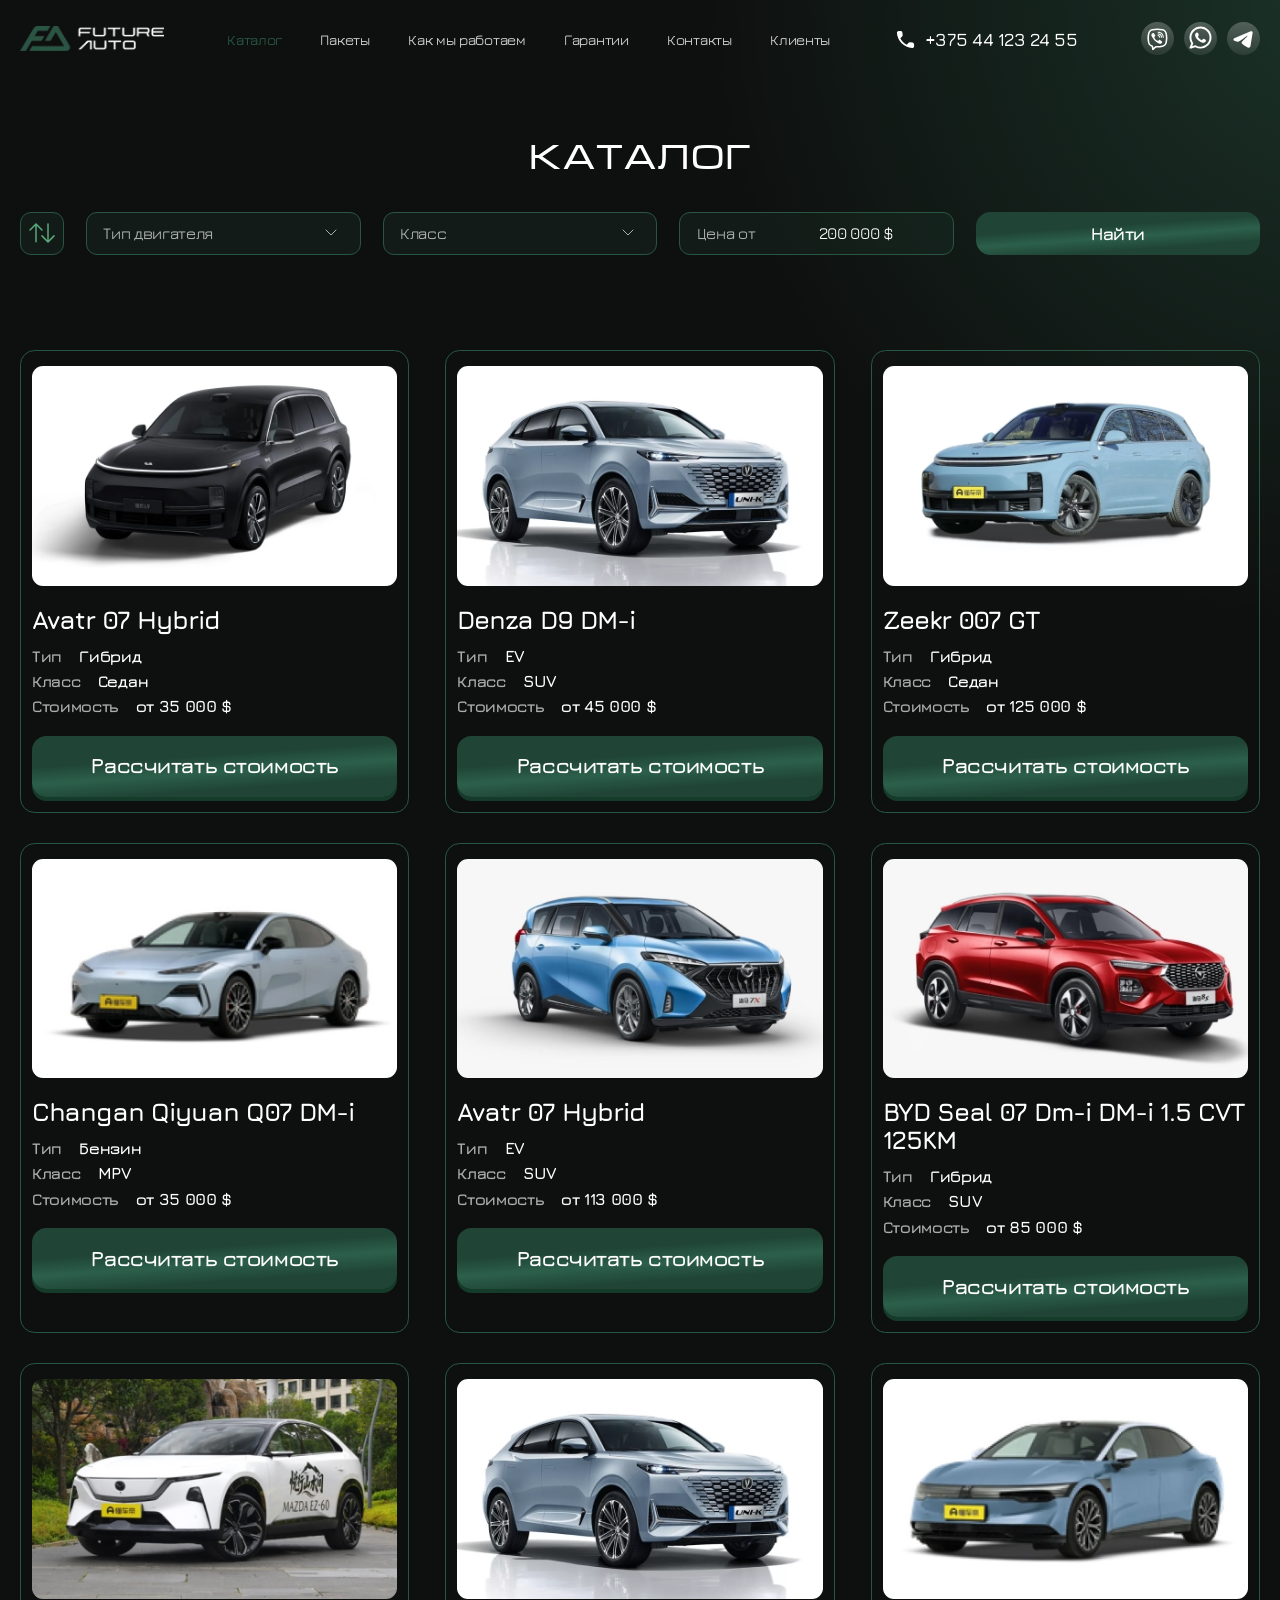
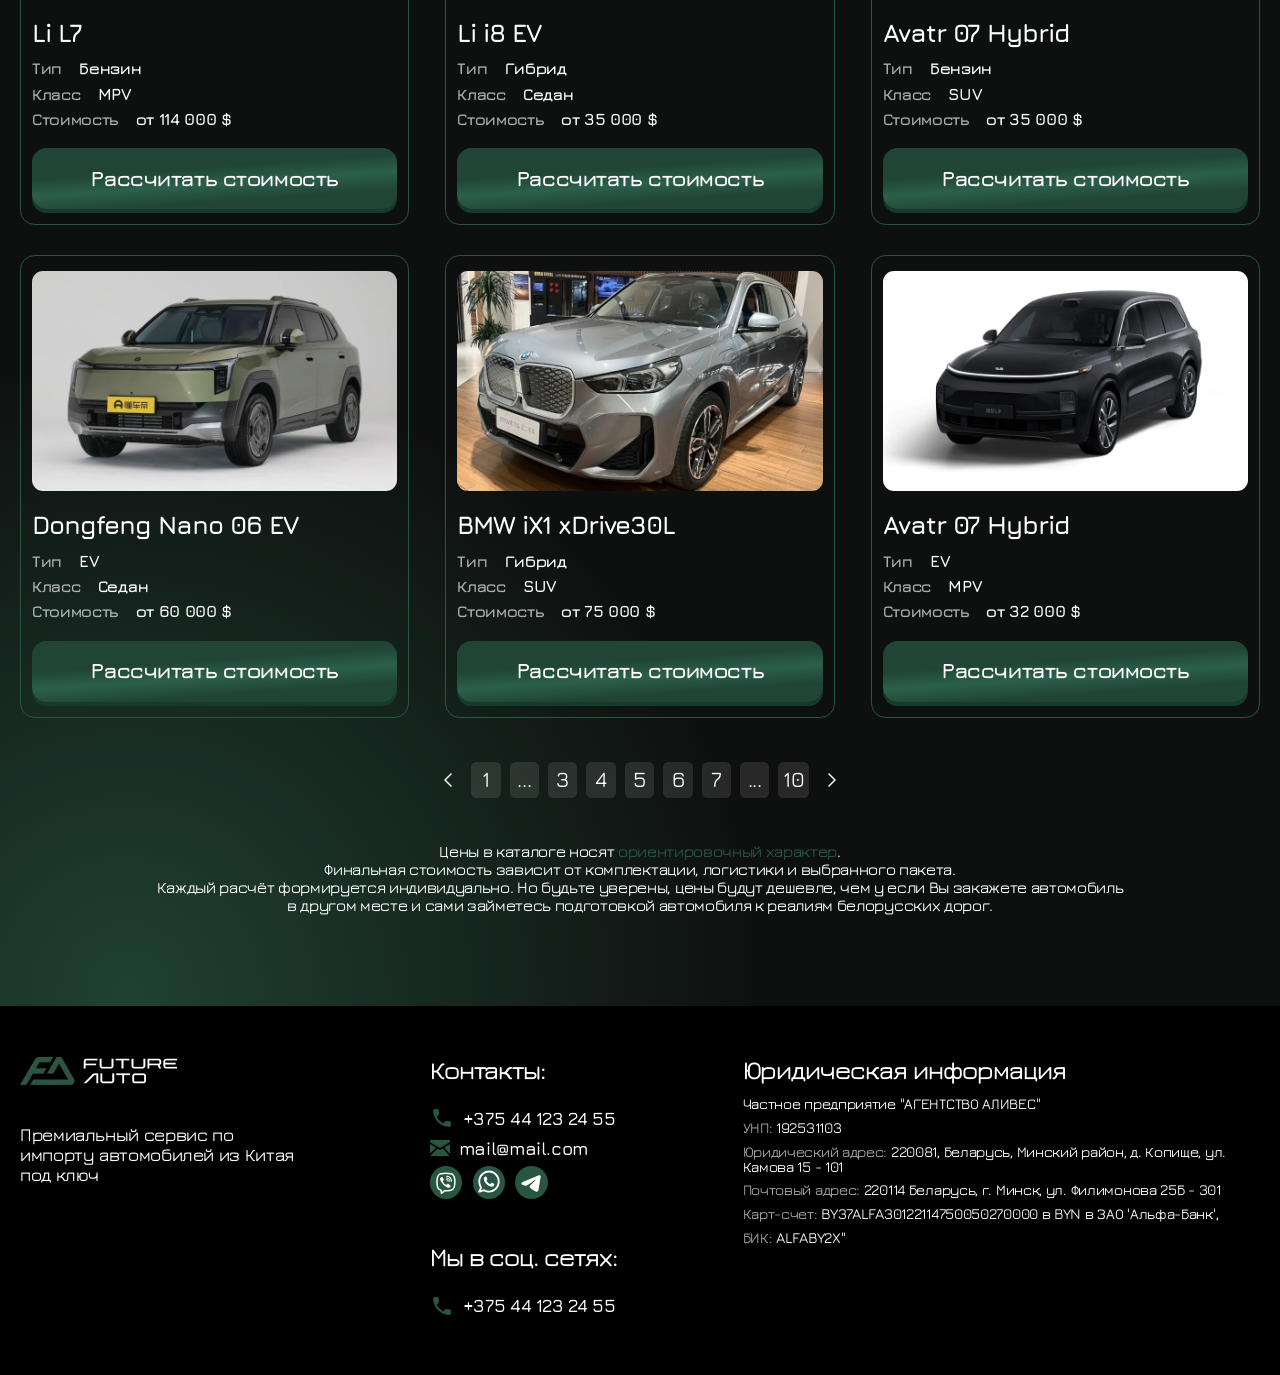
==== commit e4bc3210: "final fix" ====
--- a/catalog.html
+++ b/catalog.html
@@ -21,71 +21,7 @@
 
     <title>Future auto</title>
   </head>
-  <body class="page catalog_page">
-    <!-- MARK: Мобильное меню -->
-    <div class="wrap_menu_mobile" data-block-closable="mobile_menu">
-      <nav class="mobile_menu">
-        <ul>
-          <li><a href="/catalog.html">Каталог</a></li>
-          <li><a href="/tariffs.html">Пакеты</a></li>
-          <li><a href="/process.html">Как мы работаем</a></li>
-          <li><a href="/guarantees.html">Гарантии</a></li>
-          <li><a href="/contacts.html">Контакты</a></li>
-          <li><a href="/clients.html">Клиенты</a></li>
-        </ul>
-      </nav>
-      <div class="socials_block">
-        <ul>
-          <li>
-            <a href="tel:+375441232455">
-              <img
-                src="./assets/images/icons/phone_mob_menu.svg"
-                alt="phone icon"
-              />
-            </a>
-          </li>
-          <li>
-            <a href="mailto:mail@mail.com">
-              <img
-                src="./assets/images/icons/mail_mob_menu.svg"
-                alt="mail icon"
-              />
-            </a>
-          </li>
-
-          <li>
-            <a href="#"
-              ><img src="./assets/images/icons/viber_mob_menu.svg" alt="viber"
-            /></a>
-          </li>
-
-          <li>
-            <a href="#">
-              <img
-                src="./assets/images/icons/whatsapp_mob_menu.svg"
-                alt="whatsapp icon"
-              />
-            </a>
-          </li>
-          <li>
-            <a href="#">
-              <img
-                src="./assets/images/icons/telegram_mob_menu.svg"
-                alt="telegram icon"
-              />
-            </a>
-          </li>
-          <li>
-            <a href="#">
-              <img
-                src="./assets/images/icons/inst_mob_menu.svg"
-                alt="instagram icon"
-              />
-            </a>
-          </li>
-        </ul>
-      </div>
-    </div>
+  <body>
     <header>
       <div class="menu_desktop">
         <!-- Логотип -->
@@ -96,7 +32,7 @@
         <!-- Навигация -->
         <nav class="main_menu">
           <ul>
-            <li><a href="/catalog.html">Каталог</a></li>
+            <li><a href="/catalog.html" class="current">Каталог</a></li>
             <li><a href="/tariffs.html">Пакеты</a></li>
             <li><a href="/process.html">Как мы работаем</a></li>
             <li><a href="/guarantees.html">Гарантии</a></li>
@@ -621,6 +557,7 @@
                     </div>
                     <!-- Filter block -->
                     <div class="filter_block">
+                      <h3>Тип кузова</h3>
                       <ul class="filter_list">
                         <li class="filter_item">
                           <label>
@@ -708,7 +645,13 @@
                   <span>Стоимость</span> от 35 000 $
                 </div>
                 <div class="btn_block">
-                  <a href="#" class="btn cta">Рассчитать стоимость</a>
+                  <a
+                    href="#"
+                    class="btn cta"
+                    data-btn-open="main_popUp"
+                    data-title-popup="Рассчитать стоимость"
+                    >Рассчитать стоимость</a
+                  >
                 </div>
               </div>
             </article>
@@ -726,7 +669,13 @@
                   <span>Стоимость</span> от 45 000 $
                 </div>
                 <div class="btn_block">
-                  <a href="#" class="btn cta">Рассчитать стоимость</a>
+                  <a
+                    href="#"
+                    class="btn cta"
+                    data-btn-open="main_popUp"
+                    data-title-popup="Рассчитать стоимость"
+                    >Рассчитать стоимость</a
+                  >
                 </div>
               </div>
             </article>
@@ -744,7 +693,13 @@
                   <span>Стоимость</span> от 125 000 $
                 </div>
                 <div class="btn_block">
-                  <a href="#" class="btn cta">Рассчитать стоимость</a>
+                  <a
+                    href="#"
+                    class="btn cta"
+                    data-btn-open="main_popUp"
+                    data-title-popup="Рассчитать стоимость"
+                    >Рассчитать стоимость</a
+                  >
                 </div>
               </div>
             </article>
@@ -762,7 +717,13 @@
                   <span>Стоимость</span> от 35 000 $
                 </div>
                 <div class="btn_block">
-                  <a href="#" class="btn cta">Рассчитать стоимость</a>
+                  <a
+                    href="#"
+                    class="btn cta"
+                    data-btn-open="main_popUp"
+                    data-title-popup="Рассчитать стоимость"
+                    >Рассчитать стоимость</a
+                  >
                 </div>
               </div>
             </article>
@@ -780,7 +741,13 @@
                   <span>Стоимость</span> от 113 000 $
                 </div>
                 <div class="btn_block">
-                  <a href="#" class="btn cta">Рассчитать стоимость</a>
+                  <a
+                    href="#"
+                    class="btn cta"
+                    data-btn-open="main_popUp"
+                    data-title-popup="Рассчитать стоимость"
+                    >Рассчитать стоимость</a
+                  >
                 </div>
               </div>
             </article>
@@ -798,7 +765,13 @@
                   <span>Стоимость</span> от 85 000 $
                 </div>
                 <div class="btn_block">
-                  <a href="#" class="btn cta">Рассчитать стоимость</a>
+                  <a
+                    href="#"
+                    class="btn cta"
+                    data-btn-open="main_popUp"
+                    data-title-popup="Рассчитать стоимость"
+                    >Рассчитать стоимость</a
+                  >
                 </div>
               </div>
             </article>
@@ -816,7 +789,13 @@
                   <span>Стоимость</span> от 114 000 $
                 </div>
                 <div class="btn_block">
-                  <a href="#" class="btn cta">Рассчитать стоимость</a>
+                  <a
+                    href="#"
+                    class="btn cta"
+                    data-btn-open="main_popUp"
+                    data-title-popup="Рассчитать стоимость"
+                    >Рассчитать стоимость</a
+                  >
                 </div>
               </div>
             </article>
@@ -834,7 +813,13 @@
                   <span>Стоимость</span> от 35 000 $
                 </div>
                 <div class="btn_block">
-                  <a href="#" class="btn cta">Рассчитать стоимость</a>
+                  <a
+                    href="#"
+                    class="btn cta"
+                    data-btn-open="main_popUp"
+                    data-title-popup="Рассчитать стоимость"
+                    >Рассчитать стоимость</a
+                  >
                 </div>
               </div>
             </article>
@@ -852,7 +837,13 @@
                   <span>Стоимость</span> от 35 000 $
                 </div>
                 <div class="btn_block">
-                  <a href="#" class="btn cta">Рассчитать стоимость</a>
+                  <a
+                    href="#"
+                    class="btn cta"
+                    data-btn-open="main_popUp"
+                    data-title-popup="Рассчитать стоимость"
+                    >Рассчитать стоимость</a
+                  >
                 </div>
               </div>
             </article>
@@ -870,7 +861,13 @@
                   <span>Стоимость</span> от 60 000 $
                 </div>
                 <div class="btn_block">
-                  <a href="#" class="btn cta">Рассчитать стоимость</a>
+                  <a
+                    href="#"
+                    class="btn cta"
+                    data-btn-open="main_popUp"
+                    data-title-popup="Рассчитать стоимость"
+                    >Рассчитать стоимость</a
+                  >
                 </div>
               </div>
             </article>
@@ -888,7 +885,13 @@
                   <span>Стоимость</span> от 75 000 $
                 </div>
                 <div class="btn_block">
-                  <a href="#" class="btn cta">Рассчитать стоимость</a>
+                  <a
+                    href="#"
+                    class="btn cta"
+                    data-btn-open="main_popUp"
+                    data-title-popup="Рассчитать стоимость"
+                    >Рассчитать стоимость</a
+                  >
                 </div>
               </div>
             </article>
@@ -906,7 +909,13 @@
                   <span>Стоимость</span> от 32 000 $
                 </div>
                 <div class="btn_block">
-                  <a href="#" class="btn cta">Рассчитать стоимость</a>
+                  <a
+                    href="#"
+                    class="btn cta"
+                    data-btn-open="main_popUp"
+                    data-title-popup="Рассчитать стоимость"
+                    >Рассчитать стоимость</a
+                  >
                 </div>
               </div>
             </article>
@@ -1102,10 +1111,6 @@
 
     <!-- MARK: footer -->
     <footer>
-      <div class="wrap_gradient">
-        <div class="gradient_top"></div>
-      </div>
-
       <div class="wrap_footer">
         <div class="inner_footer">
           <div class="col col_logo">
@@ -1190,6 +1195,197 @@
         </div>
       </div>
     </footer>
+
+    <!-- MARK: Мобильное меню -->
+    <div class="wrap_menu_mobile" data-block-closable="mobile_menu">
+      <nav class="mobile_menu">
+        <ul>
+          <li><a href="/catalog.html" class="current">Каталог</a></li>
+          <li><a href="/tariffs.html">Пакеты</a></li>
+          <li><a href="/process.html">Как мы работаем</a></li>
+          <li><a href="/guarantees.html">Гарантии</a></li>
+          <li><a href="/contacts.html">Контакты</a></li>
+          <li><a href="/clients.html">Клиенты</a></li>
+        </ul>
+      </nav>
+      <div class="socials_block">
+        <ul>
+          <li>
+            <a href="tel:+375441232455">
+              <img
+                src="./assets/images/icons/phone_mob_menu.svg"
+                alt="phone icon"
+              />
+            </a>
+          </li>
+          <li>
+            <a href="mailto:mail@mail.com">
+              <img
+                src="./assets/images/icons/mail_mob_menu.svg"
+                alt="mail icon"
+              />
+            </a>
+          </li>
+
+          <li>
+            <a href="#"
+              ><img src="./assets/images/icons/viber_mob_menu.svg" alt="viber"
+            /></a>
+          </li>
+
+          <li>
+            <a href="#">
+              <img
+                src="./assets/images/icons/whatsapp_mob_menu.svg"
+                alt="whatsapp icon"
+              />
+            </a>
+          </li>
+          <li>
+            <a href="#">
+              <img
+                src="./assets/images/icons/telegram_mob_menu.svg"
+                alt="telegram icon"
+              />
+            </a>
+          </li>
+          <li>
+            <a href="#">
+              <img
+                src="./assets/images/icons/inst_mob_menu.svg"
+                alt="instagram icon"
+              />
+            </a>
+          </li>
+        </ul>
+      </div>
+    </div>
+    <!-- popUp main -->
+    <div class="popup_main" id="popup_main" data-block-closable="main_popUp">
+      <div class="overlay">
+        <button class="close_popUp" data-btn-close>
+          <svg
+            width="42"
+            height="42"
+            viewBox="0 0 42 42"
+            fill="none"
+            xmlns="http://www.w3.org/2000/svg"
+          >
+            <path
+              d="M9 33.5502L33.5503 9M33.5503 33.5502L9 9"
+              stroke="white"
+              stroke-width="4"
+            />
+          </svg>
+        </button>
+      </div>
+      <div class="wrap_popup">
+        <div class="wrap_content">
+          <h2 data-title-popup>Получить консультацию</h2>
+          <div class="description">
+            Оставьте номер телефона или удобный мессенджер (WhatsApp, Telegram,
+            Viber) <br />
+            Мы свяжемся с вами там, где вам комфортнее
+          </div>
+          <form id="contact_us_form" class="contact_us_form">
+            <div class="row">
+              <div class="col dropdown_form">
+                <!-- Filter block -->
+                <div class="filter_block">
+                  <button type="button" class="filter_toggle" data-dropdown-btn>
+                    <div class="btn_label">-- Выберите способ связи --</div>
+                    <svg
+                      width="24"
+                      height="24"
+                      viewBox="0 0 24 24"
+                      fill="none"
+                      xmlns="http://www.w3.org/2000/svg"
+                    >
+                      <path
+                        d="M17 9L12 14L7 9"
+                        stroke="white"
+                        stroke-opacity="0.65"
+                        stroke-linecap="round"
+                        stroke-linejoin="round"
+                      />
+                    </svg>
+                  </button>
+                  <div class="dropdown_menu">
+                    <ul>
+                      <li
+                        data-status="disabled"
+                        data-name="no_active"
+                        data-type="text"
+                        data-placeholder="Выберите способ связи"
+                      >
+                        -- Выберите способ связи --
+                      </li>
+                      <li
+                        data-status="enabled"
+                        data-name="phone"
+                        data-type="tel"
+                        data-placeholder="Ваш телефон"
+                      >
+                        Телефон
+                      </li>
+                      <li
+                        data-status="enabled"
+                        data-name="mail"
+                        data-type="mail"
+                        data-placeholder="Ваш почта"
+                      >
+                        Почта
+                      </li>
+                      <li
+                        data-status="enabled"
+                        data-name="telegram"
+                        data-type="text"
+                        data-placeholder="Ваш Telegram"
+                      >
+                        Telegram
+                      </li>
+                      <li
+                        data-status="enabled"
+                        data-name="viber"
+                        data-type="text"
+                        data-placeholder="Ваш Viber"
+                      >
+                        Viber
+                      </li>
+                      <li
+                        data-status="enabled"
+                        data-name="whatsapp"
+                        data-type="text"
+                        data-placeholder="Ваш WhatsApp"
+                      >
+                        WhatsApp
+                      </li>
+                    </ul>
+                  </div>
+                </div>
+              </div>
+              <div class="col">
+                <input
+                  id="input_popUp"
+                  type="tel"
+                  name="phone"
+                  placeholder="Выберите способ связи"
+                  disabled
+                />
+              </div>
+            </div>
+            <div class="row btn_wrap">
+              <input
+                type="submit"
+                value="Отправить"
+                disabled
+                id="submit_popUp"
+              />
+            </div>
+          </form>
+        </div>
+      </div>
+    </div>
     <div class="wrap_gradient_top">
       <div class="gradient"></div>
     </div>
--- a/assets/css/styles.css
+++ b/assets/css/styles.css
@@ -1,3 +1,4 @@
+@charset "UTF-8";
 * {
   box-sizing: border-box; }
 
@@ -287,6 +288,8 @@
         color: rgba(255, 255, 255, 0.8); }
         .menu_desktop .main_menu ul li a:hover {
           color: #285643; }
+        .menu_desktop .main_menu ul li a.current {
+          color: #285643; }
     @media screen and (max-width: 1000px) {
       .menu_desktop .main_menu {
         display: none; } }
@@ -360,7 +363,7 @@
   z-index: 99;
   width: 100%;
   background-color: #090806;
-  height: 100%;
+  height: 100vh;
   padding: 17px 23px;
   padding-top: 0;
   top: -120%;
@@ -374,6 +377,8 @@
     padding-bottom: 18px;
     padding-top: 18px;
     border-bottom: 1px solid rgba(255, 255, 255, 0.2); }
+    .wrap_menu_mobile .mobile_menu a.current {
+      color: #285643; }
   .wrap_menu_mobile .socials_block {
     margin-top: 23px; }
     .wrap_menu_mobile .socials_block ul {
@@ -1052,7 +1057,7 @@
 .filters_popup_mobile {
   position: fixed;
   width: 100%;
-  height: 100%;
+  height: 100vh;
   top: -120%;
   left: 0;
   z-index: 110;
@@ -1178,6 +1183,411 @@
         box-shadow: 0 3px 0 0 #153b2b;
         background: linear-gradient(176deg, #204536 37.02%, #2c604b 56.25%, #204536 76.92%); }
 
+.popup_main {
+  z-index: 400;
+  position: fixed;
+  inset: 0;
+  display: none; }
+  .popup_main.active {
+    display: block; }
+  .popup_main .overlay {
+    position: fixed;
+    inset: 0;
+    z-index: 400;
+    backdrop-filter: blur(15px);
+    background: rgba(0, 0, 0, 0.35); }
+    .popup_main .overlay button {
+      position: fixed;
+      top: 19px;
+      right: 19px;
+      width: 42px;
+      height: 42px;
+      background: none;
+      border: none;
+      cursor: pointer;
+      transition: opacity 0.3s ease; }
+      @media screen and (min-width: 1001px) and (max-width: 1400px) {
+        .popup_main .overlay button {
+          top: calc(100vw * (19 / 1400)); } }
+      @media screen and (max-width: 1000px) {
+        .popup_main .overlay button {
+          top: 19px; } }
+      @media screen and (min-width: 1001px) and (max-width: 1400px) {
+        .popup_main .overlay button {
+          right: calc(100vw * (19 / 1400)); } }
+      @media screen and (max-width: 1000px) {
+        .popup_main .overlay button {
+          right: 19px; } }
+      @media screen and (min-width: 1001px) and (max-width: 1400px) {
+        .popup_main .overlay button {
+          width: calc(100vw * (42 / 1400)); } }
+      @media screen and (max-width: 1000px) {
+        .popup_main .overlay button {
+          width: 42px; } }
+      @media screen and (min-width: 1001px) and (max-width: 1400px) {
+        .popup_main .overlay button {
+          height: calc(100vw * (42 / 1400)); } }
+      @media screen and (max-width: 1000px) {
+        .popup_main .overlay button {
+          height: 42px; } }
+      .popup_main .overlay button:hover {
+        opacity: 0.6; }
+  .popup_main .wrap_popup {
+    width: 100%;
+    height: 100%;
+    position: relative; }
+    .popup_main .wrap_popup .wrap_content {
+      position: absolute;
+      top: 50%;
+      left: 50%;
+      z-index: 401;
+      transform: translate(-50%, -50%);
+      width: 924px;
+      padding-top: 42px;
+      padding-left: 86px;
+      padding-right: 86px;
+      padding-bottom: 47px;
+      border-radius: 36px;
+      background: linear-gradient(180deg, rgba(0, 0, 0, 0.25) 0%, rgba(0, 0, 0, 0.25) 60.1%), #285643; }
+      @media screen and (min-width: 1001px) and (max-width: 1400px) {
+        .popup_main .wrap_popup .wrap_content {
+          width: calc(100vw * (924 / 1400)); } }
+      @media screen and (max-width: 1000px) {
+        .popup_main .wrap_popup .wrap_content {
+          width: 924px; } }
+      @media screen and (min-width: 1001px) and (max-width: 1400px) {
+        .popup_main .wrap_popup .wrap_content {
+          padding-top: calc(100vw * (42 / 1400)); } }
+      @media screen and (max-width: 1000px) {
+        .popup_main .wrap_popup .wrap_content {
+          padding-top: 42px; } }
+      @media screen and (min-width: 1001px) and (max-width: 1400px) {
+        .popup_main .wrap_popup .wrap_content {
+          padding-left: calc(100vw * (86 / 1400)); } }
+      @media screen and (max-width: 1000px) {
+        .popup_main .wrap_popup .wrap_content {
+          padding-left: 86px; } }
+      @media screen and (min-width: 1001px) and (max-width: 1400px) {
+        .popup_main .wrap_popup .wrap_content {
+          padding-right: calc(100vw * (86 / 1400)); } }
+      @media screen and (max-width: 1000px) {
+        .popup_main .wrap_popup .wrap_content {
+          padding-right: 86px; } }
+      @media screen and (min-width: 1001px) and (max-width: 1400px) {
+        .popup_main .wrap_popup .wrap_content {
+          padding-bottom: calc(100vw * (47 / 1400)); } }
+      @media screen and (max-width: 1000px) {
+        .popup_main .wrap_popup .wrap_content {
+          padding-bottom: 47px; } }
+      @media screen and (min-width: 1001px) and (max-width: 1400px) {
+        .popup_main .wrap_popup .wrap_content {
+          border-radius: calc(100vw * (36 / 1400)); } }
+      @media screen and (max-width: 1000px) {
+        .popup_main .wrap_popup .wrap_content {
+          border-radius: 36px; } }
+      .popup_main .wrap_popup .wrap_content h2 {
+        font-weight: 400;
+        font-size: clamp(26.6px, calc( 26.6px + (38 - 26.6) * ((100vw - 1000px) / (1400 - 1000)) ), 38px);
+        text-align: center;
+        text-transform: uppercase;
+        margin-bottom: 17px; }
+        @media screen and (min-width: 1001px) and (max-width: 1400px) {
+          .popup_main .wrap_popup .wrap_content h2 {
+            margin-bottom: calc(100vw * (17 / 1400)); } }
+        @media screen and (max-width: 1000px) {
+          .popup_main .wrap_popup .wrap_content h2 {
+            margin-bottom: 17px; } }
+        @media screen and (max-width: 1000px) {
+          .popup_main .wrap_popup .wrap_content h2 {
+            margin-bottom: 11px; } }
+      .popup_main .wrap_popup .wrap_content .description {
+        font-weight: 500;
+        font-size: clamp(12.6px, calc( 12.6px + (18 - 12.6) * ((100vw - 1000px) / (1400 - 1000)) ), 18px);
+        line-height: 110%;
+        letter-spacing: -0.02em;
+        text-align: center;
+        margin-bottom: 33px; }
+        @media screen and (min-width: 1001px) and (max-width: 1400px) {
+          .popup_main .wrap_popup .wrap_content .description {
+            margin-bottom: calc(100vw * (33 / 1400)); } }
+        @media screen and (max-width: 1000px) {
+          .popup_main .wrap_popup .wrap_content .description {
+            margin-bottom: 33px; } }
+        @media screen and (max-width: 1000px) {
+          .popup_main .wrap_popup .wrap_content .description {
+            font-size: 16px;
+            width: 90%;
+            margin-left: auto;
+            margin-right: auto;
+            margin-bottom: 15px; }
+            .popup_main .wrap_popup .wrap_content .description br {
+              display: none; } }
+      @media screen and (max-width: 1000px) {
+        .popup_main .wrap_popup .wrap_content {
+          width: 95%;
+          padding: 40px 23px;
+          border-radius: 15px; } }
+  .popup_main .row {
+    display: flex;
+    flex-flow: row nowrap;
+    width: 100%;
+    gap: 30px; }
+    @media screen and (min-width: 1001px) and (max-width: 1400px) {
+      .popup_main .row {
+        gap: calc(100vw * (30 / 1400)); } }
+    @media screen and (max-width: 1000px) {
+      .popup_main .row {
+        gap: 30px; } }
+    .popup_main .row .col {
+      flex: 1;
+      width: 100%; }
+    @media screen and (max-width: 1000px) {
+      .popup_main .row {
+        flex-direction: column;
+        gap: 15px; } }
+  .popup_main .filter_block {
+    position: relative; }
+    .popup_main .filter_block .filter_toggle {
+      font-weight: 500;
+      font-size: clamp(12.6px, calc( 12.6px + (18 - 12.6) * ((100vw - 1000px) / (1400 - 1000)) ), 18px);
+      letter-spacing: -0.02em;
+      display: flex;
+      width: 100%;
+      justify-content: space-between;
+      align-items: center;
+      border: 1px solid #ffffff;
+      border-radius: 12px;
+      background: none;
+      height: 48px;
+      padding-left: 18px;
+      padding-right: 18px;
+      cursor: pointer; }
+      @media screen and (min-width: 1001px) and (max-width: 1400px) {
+        .popup_main .filter_block .filter_toggle {
+          border-radius: calc(100vw * (12 / 1400)); } }
+      @media screen and (max-width: 1000px) {
+        .popup_main .filter_block .filter_toggle {
+          border-radius: 12px; } }
+      @media screen and (min-width: 1001px) and (max-width: 1400px) {
+        .popup_main .filter_block .filter_toggle {
+          height: calc(100vw * (48 / 1400)); } }
+      @media screen and (max-width: 1000px) {
+        .popup_main .filter_block .filter_toggle {
+          height: 48px; } }
+      @media screen and (min-width: 1001px) and (max-width: 1400px) {
+        .popup_main .filter_block .filter_toggle {
+          padding-left: calc(100vw * (18 / 1400)); } }
+      @media screen and (max-width: 1000px) {
+        .popup_main .filter_block .filter_toggle {
+          padding-left: 18px; } }
+      @media screen and (min-width: 1001px) and (max-width: 1400px) {
+        .popup_main .filter_block .filter_toggle {
+          padding-right: calc(100vw * (18 / 1400)); } }
+      @media screen and (max-width: 1000px) {
+        .popup_main .filter_block .filter_toggle {
+          padding-right: 18px; } }
+      .popup_main .filter_block .filter_toggle svg {
+        transition: transform 0.3s ease; }
+      .popup_main .filter_block .filter_toggle.active {
+        border-bottom-left-radius: 0;
+        border-bottom-right-radius: 0;
+        border-bottom: none;
+        backdrop-filter: blur(5px);
+        background: rgba(40, 86, 67, 0.8); }
+        .popup_main .filter_block .filter_toggle.active svg {
+          transform: rotate(-180deg); }
+      @media screen and (max-width: 1000px) {
+        .popup_main .filter_block .filter_toggle {
+          font-size: 16px; } }
+    .popup_main .filter_block .dropdown_menu {
+      display: none;
+      position: absolute;
+      top: 100%;
+      border-radius: 12px;
+      border-top-left-radius: 0 !important;
+      border-top-right-radius: 0 !important;
+      backdrop-filter: blur(5px);
+      z-index: 401;
+      background: rgba(40, 86, 67, 0.8);
+      width: 100%;
+      border: 1px solid #ffffff; }
+      @media screen and (min-width: 1001px) and (max-width: 1400px) {
+        .popup_main .filter_block .dropdown_menu {
+          border-radius: calc(100vw * (12 / 1400)); } }
+      @media screen and (max-width: 1000px) {
+        .popup_main .filter_block .dropdown_menu {
+          border-radius: 12px; } }
+      .popup_main .filter_block .dropdown_menu.open {
+        display: block; }
+      .popup_main .filter_block .dropdown_menu li {
+        padding-top: 12px;
+        padding-left: 18px;
+        padding-right: 18px;
+        padding-bottom: 12px;
+        font-size: clamp(12.6px, calc( 12.6px + (18 - 12.6) * ((100vw - 1000px) / (1400 - 1000)) ), 18px);
+        cursor: pointer; }
+        @media screen and (min-width: 1001px) and (max-width: 1400px) {
+          .popup_main .filter_block .dropdown_menu li {
+            padding-top: calc(100vw * (12 / 1400)); } }
+        @media screen and (max-width: 1000px) {
+          .popup_main .filter_block .dropdown_menu li {
+            padding-top: 12px; } }
+        @media screen and (min-width: 1001px) and (max-width: 1400px) {
+          .popup_main .filter_block .dropdown_menu li {
+            padding-left: calc(100vw * (18 / 1400)); } }
+        @media screen and (max-width: 1000px) {
+          .popup_main .filter_block .dropdown_menu li {
+            padding-left: 18px; } }
+        @media screen and (min-width: 1001px) and (max-width: 1400px) {
+          .popup_main .filter_block .dropdown_menu li {
+            padding-right: calc(100vw * (18 / 1400)); } }
+        @media screen and (max-width: 1000px) {
+          .popup_main .filter_block .dropdown_menu li {
+            padding-right: 18px; } }
+        @media screen and (min-width: 1001px) and (max-width: 1400px) {
+          .popup_main .filter_block .dropdown_menu li {
+            padding-bottom: calc(100vw * (12 / 1400)); } }
+        @media screen and (max-width: 1000px) {
+          .popup_main .filter_block .dropdown_menu li {
+            padding-bottom: 12px; } }
+        .popup_main .filter_block .dropdown_menu li:hover {
+          background: rgba(255, 255, 255, 0.1); }
+        @media screen and (max-width: 1000px) {
+          .popup_main .filter_block .dropdown_menu li {
+            font-size: 16px; } }
+  .popup_main .contact_us_form {
+    display: flex;
+    flex-flow: column nowrap;
+    gap: 33px; }
+    @media screen and (min-width: 1001px) and (max-width: 1400px) {
+      .popup_main .contact_us_form {
+        gap: calc(100vw * (33 / 1400)); } }
+    @media screen and (max-width: 1000px) {
+      .popup_main .contact_us_form {
+        gap: 33px; } }
+    @media screen and (max-width: 1000px) {
+      .popup_main .contact_us_form {
+        gap: 15px; } }
+  .popup_main input {
+    font-weight: 500;
+    font-size: clamp(12.6px, calc( 12.6px + (18 - 12.6) * ((100vw - 1000px) / (1400 - 1000)) ), 18px);
+    letter-spacing: -0.02em;
+    display: flex;
+    width: 100%;
+    justify-content: space-between;
+    align-items: center;
+    border: 1px solid #ffffff;
+    border-radius: 12px;
+    background: none;
+    height: 48px;
+    padding-left: 18px;
+    padding-right: 18px;
+    padding-left: 18px;
+    padding-right: 18px; }
+    @media screen and (min-width: 1001px) and (max-width: 1400px) {
+      .popup_main input {
+        border-radius: calc(100vw * (12 / 1400)); } }
+    @media screen and (max-width: 1000px) {
+      .popup_main input {
+        border-radius: 12px; } }
+    @media screen and (min-width: 1001px) and (max-width: 1400px) {
+      .popup_main input {
+        height: calc(100vw * (48 / 1400)); } }
+    @media screen and (max-width: 1000px) {
+      .popup_main input {
+        height: 48px; } }
+    @media screen and (min-width: 1001px) and (max-width: 1400px) {
+      .popup_main input {
+        padding-left: calc(100vw * (18 / 1400)); } }
+    @media screen and (max-width: 1000px) {
+      .popup_main input {
+        padding-left: 18px; } }
+    @media screen and (min-width: 1001px) and (max-width: 1400px) {
+      .popup_main input {
+        padding-right: calc(100vw * (18 / 1400)); } }
+    @media screen and (max-width: 1000px) {
+      .popup_main input {
+        padding-right: 18px; } }
+    .popup_main input:disabled {
+      opacity: 0.35; }
+    @media screen and (max-width: 1000px) {
+      .popup_main input {
+        font-size: 16px;
+        height: 46px; } }
+  .popup_main .btn_wrap input[type="submit"] {
+    cursor: pointer;
+    border-radius: 16px;
+    padding-top: 19px;
+    padding-left: 48px;
+    padding-right: 48px;
+    padding-bottom: 22px;
+    box-shadow: 0 4px 0 0 #000;
+    border: none;
+    display: flex;
+    flex-flow: row nowrap;
+    align-items: center;
+    justify-content: center;
+    padding: 0;
+    padding-left: 18px;
+    padding-right: 18px;
+    background: linear-gradient(176deg, rgba(255, 255, 255, 0.06) 37.02%, rgba(255, 255, 255, 0.06) 56.25%, rgba(255, 255, 255, 0.06) 76.92%), #0e100f; }
+    @media screen and (min-width: 1001px) and (max-width: 1400px) {
+      .popup_main .btn_wrap input[type="submit"] {
+        border-radius: calc(100vw * (16 / 1400)); } }
+    @media screen and (max-width: 1000px) {
+      .popup_main .btn_wrap input[type="submit"] {
+        border-radius: 16px; } }
+    @media screen and (min-width: 1001px) and (max-width: 1400px) {
+      .popup_main .btn_wrap input[type="submit"] {
+        padding-top: calc(100vw * (19 / 1400)); } }
+    @media screen and (max-width: 1000px) {
+      .popup_main .btn_wrap input[type="submit"] {
+        padding-top: 19px; } }
+    @media screen and (min-width: 1001px) and (max-width: 1400px) {
+      .popup_main .btn_wrap input[type="submit"] {
+        padding-left: calc(100vw * (48 / 1400)); } }
+    @media screen and (max-width: 1000px) {
+      .popup_main .btn_wrap input[type="submit"] {
+        padding-left: 48px; } }
+    @media screen and (min-width: 1001px) and (max-width: 1400px) {
+      .popup_main .btn_wrap input[type="submit"] {
+        padding-right: calc(100vw * (48 / 1400)); } }
+    @media screen and (max-width: 1000px) {
+      .popup_main .btn_wrap input[type="submit"] {
+        padding-right: 48px; } }
+    @media screen and (min-width: 1001px) and (max-width: 1400px) {
+      .popup_main .btn_wrap input[type="submit"] {
+        padding-bottom: calc(100vw * (22 / 1400)); } }
+    @media screen and (max-width: 1000px) {
+      .popup_main .btn_wrap input[type="submit"] {
+        padding-bottom: 22px; } }
+    @media screen and (min-width: 1001px) and (max-width: 1400px) {
+      .popup_main .btn_wrap input[type="submit"] {
+        padding-left: calc(100vw * (18 / 1400)); } }
+    @media screen and (max-width: 1000px) {
+      .popup_main .btn_wrap input[type="submit"] {
+        padding-left: 18px; } }
+    @media screen and (min-width: 1001px) and (max-width: 1400px) {
+      .popup_main .btn_wrap input[type="submit"] {
+        padding-right: calc(100vw * (18 / 1400)); } }
+    @media screen and (max-width: 1000px) {
+      .popup_main .btn_wrap input[type="submit"] {
+        padding-right: 18px; } }
+    .popup_main .btn_wrap input[type="submit"]:disabled {
+      box-shadow: 0 4px 0 0 #000;
+      background: linear-gradient(176deg, rgba(255, 255, 255, 0.06) 37.02%, rgba(255, 255, 255, 0.06) 56.25%, rgba(255, 255, 255, 0.06) 76.92%), #0e100f;
+      opacity: 0.25; }
+    @media screen and (max-width: 1000px) {
+      .popup_main .btn_wrap input[type="submit"] {
+        font-size: 20px;
+        padding: 0;
+        display: flex;
+        flex-grow: row nowrap;
+        align-items: center;
+        justify-content: center;
+        height: 58px;
+        border-radius: 10px; } }
+
 h1 {
   font-family: "Micra", sans-serif;
   font-weight: normal;
@@ -1404,6 +1814,44 @@
     @media screen and (max-width: 1000px) {
       .hero_section .wrap_content h1 {
         font-size: 24px; } }
+  .hero_section .wrap_content > ul {
+    display: flex;
+    flex-flow: column nowrap;
+    gap: 24px;
+    margin-bottom: 55px; }
+    .hero_section .wrap_content > ul li {
+      position: relative;
+      font-weight: 500;
+      font-size: 18px;
+      font-size: clamp(12.6px, calc( 12.6px + (18 - 12.6) * ((100vw - 1000px) / (1400 - 1000)) ), 18px);
+      line-height: 110%;
+      letter-spacing: -0.02em;
+      padding-left: 16px;
+      max-width: 425px; }
+      @media screen and (min-width: 1001px) and (max-width: 1400px) {
+        .hero_section .wrap_content > ul li {
+          padding-left: calc(100vw * (16 / 1400)); } }
+      @media screen and (max-width: 1000px) {
+        .hero_section .wrap_content > ul li {
+          padding-left: 16px; } }
+      .hero_section .wrap_content > ul li::before {
+        content: "";
+        position: absolute;
+        left: 0;
+        top: 0;
+        bottom: 0;
+        /* 👈 растягивается по всей высоте li */
+        width: 4px;
+        background: linear-gradient(180deg, #377159 0%, rgba(55, 113, 89, 0.45) 100%); }
+    @media screen and (min-width: 1001px) and (max-width: 1400px) {
+      .hero_section .wrap_content > ul {
+        margin-bottom: calc(100vw * (55 / 1400)); } }
+    @media screen and (max-width: 1000px) {
+      .hero_section .wrap_content > ul {
+        margin-bottom: 55px; } }
+    @media screen and (max-width: 1000px) {
+      .hero_section .wrap_content > ul {
+        margin-bottom: 30px; } }
 @media screen and (max-width: 1000px) {
   .hero_section .wrap_bg {
     position: static;
@@ -2282,24 +2730,56 @@
       @media screen and (max-width: 1000px) {
         .advantages_section .advantage .wrap_advantage {
           border-radius: 12px; } }
+      .advantages_section .advantage .wrap_advantage > div {
+        font-size: clamp(12.6px, calc( 12.6px + (18 - 12.6) * ((100vw - 1000px) / (1400 - 1000)) ), 18px);
+        line-height: 110%;
+        letter-spacing: -0.02em;
+        color: rgba(255, 255, 255, 0.65); }
+        .advantages_section .advantage .wrap_advantage > div span {
+          color: #285643; }
+        @media screen and (max-width: 1000px) {
+          .advantages_section .advantage .wrap_advantage > div {
+            font-size: 15px; } }
       @media screen and (min-width: 1001px) and (max-width: 1400px) {
         .advantages_section .advantage .wrap_advantage {
           gap: calc(100vw * (20 / 1400)); } }
       @media screen and (max-width: 1000px) {
         .advantages_section .advantage .wrap_advantage {
           gap: 20px; } }
-      .advantages_section .advantage .wrap_advantage .features_list {
+      .advantages_section .advantage .wrap_advantage > ul {
+        display: flex;
+        flex-flow: column nowrap;
+        gap: 24px;
         margin-bottom: 0; }
-        .advantages_section .advantage .wrap_advantage .features_list li .desciption {
+        .advantages_section .advantage .wrap_advantage > ul li {
+          position: relative;
+          font-weight: 500;
           font-size: clamp(12.6px, calc( 12.6px + (18 - 12.6) * ((100vw - 1000px) / (1400 - 1000)) ), 18px);
           line-height: 110%;
           letter-spacing: -0.02em;
+          padding-left: 16px;
+          max-width: 425px;
           color: rgba(255, 255, 255, 0.65); }
+          @media screen and (min-width: 1001px) and (max-width: 1400px) {
+            .advantages_section .advantage .wrap_advantage > ul li {
+              padding-left: calc(100vw * (16 / 1400)); } }
           @media screen and (max-width: 1000px) {
-            .advantages_section .advantage .wrap_advantage .features_list li .desciption {
+            .advantages_section .advantage .wrap_advantage > ul li {
+              padding-left: 16px; } }
+          .advantages_section .advantage .wrap_advantage > ul li::before {
+            content: "";
+            position: absolute;
+            left: 0;
+            top: 0;
+            bottom: 0;
+            /* 👈 растягивается по всей высоте li */
+            width: 4px;
+            background: linear-gradient(180deg, #377159 0%, rgba(55, 113, 89, 0.45) 100%); }
+          @media screen and (max-width: 1000px) {
+            .advantages_section .advantage .wrap_advantage > ul li {
               font-size: 15px; } }
         @media screen and (max-width: 1000px) {
-          .advantages_section .advantage .wrap_advantage .features_list {
+          .advantages_section .advantage .wrap_advantage > ul {
             gap: 13px; } }
       @media screen and (max-width: 1000px) {
         .advantages_section .advantage .wrap_advantage {
@@ -2317,16 +2797,6 @@
     @media screen and (max-width: 1000px) {
       .advantages_section h3 {
         font-size: 23px; } }
-  .advantages_section .post_title {
-    font-size: clamp(12.6px, calc( 12.6px + (18 - 12.6) * ((100vw - 1000px) / (1400 - 1000)) ), 18px);
-    line-height: 110%;
-    letter-spacing: -0.02em;
-    color: rgba(255, 255, 255, 0.65); }
-    .advantages_section .post_title span {
-      color: #285643; }
-    @media screen and (max-width: 1000px) {
-      .advantages_section .post_title {
-        font-size: 15px; } }
   @media screen and (max-width: 1000px) {
     .advantages_section {
       margin-top: 51px; } }
@@ -3251,13 +3721,13 @@
   flex-flow: row wrap; }
 .guarantee_page .advantages_section .advantage {
   flex: 1 1 350px; }
-  .guarantee_page .advantages_section .advantage .wrap_advantage .features_list {
+  .guarantee_page .advantages_section .advantage .wrap_advantage > ul {
     gap: 12px; }
     @media screen and (min-width: 1001px) and (max-width: 1400px) {
-      .guarantee_page .advantages_section .advantage .wrap_advantage .features_list {
+      .guarantee_page .advantages_section .advantage .wrap_advantage > ul {
         gap: calc(100vw * (12 / 1400)); } }
     @media screen and (max-width: 1000px) {
-      .guarantee_page .advantages_section .advantage .wrap_advantage .features_list {
+      .guarantee_page .advantages_section .advantage .wrap_advantage > ul {
         gap: 12px; } }
   @media screen and (max-width: 1000px) {
     .guarantee_page .advantages_section .advantage .bg_wrap img {
@@ -3282,27 +3752,28 @@
     .guarantee_page .btn_block {
       margin-top: 23px; } }
 
-.contacts_page .wrap_gradient {
+.wrap_gradient.contacts_page {
   display: none; }
   @media screen and (max-width: 1000px) {
-    .contacts_page .wrap_gradient {
+    .wrap_gradient.contacts_page {
       display: block; } }
-.contacts_page .header_page .btn_block {
+
+.header_page.contacts_page .btn_block {
   margin-top: 30px; }
   @media screen and (min-width: 1001px) and (max-width: 1400px) {
-    .contacts_page .header_page .btn_block {
+    .header_page.contacts_page .btn_block {
       margin-top: calc(100vw * (30 / 1400)); } }
   @media screen and (max-width: 1000px) {
-    .contacts_page .header_page .btn_block {
+    .header_page.contacts_page .btn_block {
       margin-top: 30px; } }
-  .contacts_page .header_page .btn_block a {
+  .header_page.contacts_page .btn_block a {
     margin-left: auto;
     margin-right: auto; }
     @media screen and (max-width: 1000px) {
-      .contacts_page .header_page .btn_block a {
+      .header_page.contacts_page .btn_block a {
         width: 100%; } }
   @media screen and (max-width: 1000px) {
-    .contacts_page .header_page .btn_block {
+    .header_page.contacts_page .btn_block {
       margin-top: 11px; } }
 
 .contacts_section {
